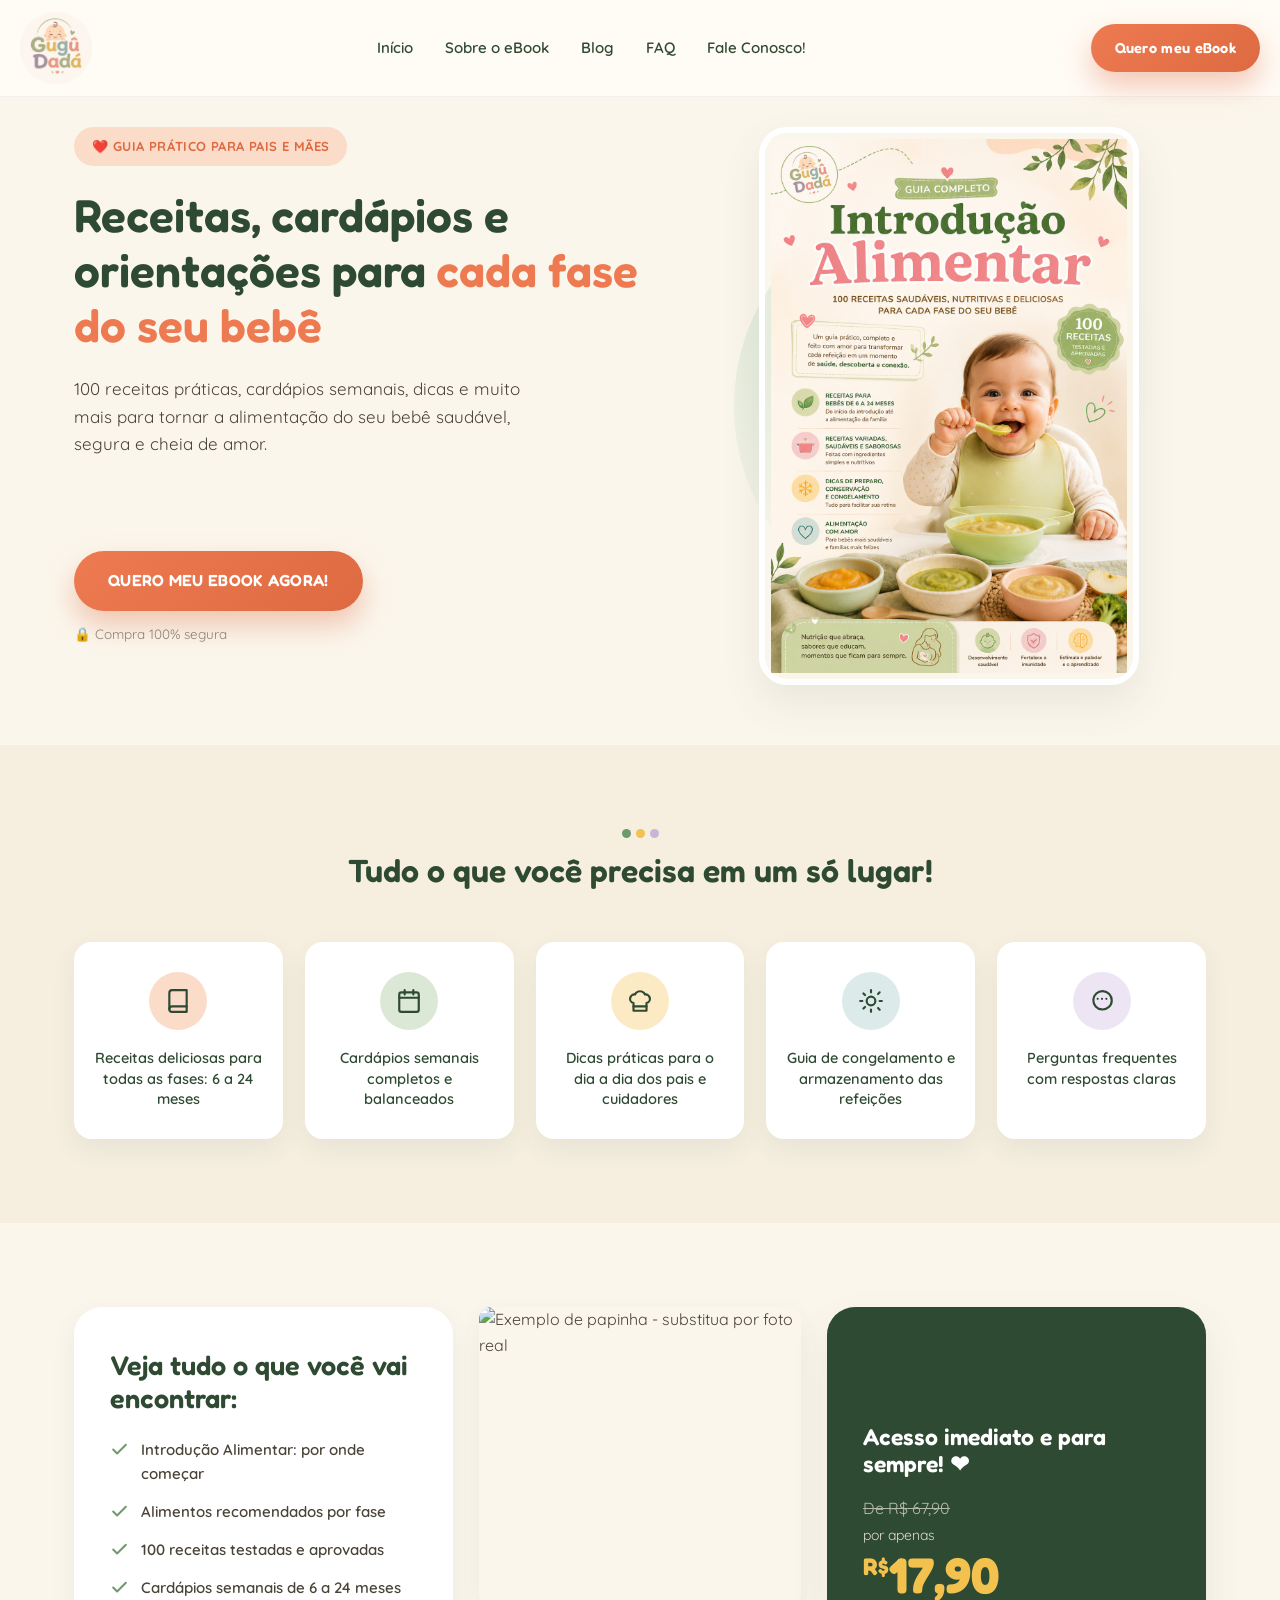
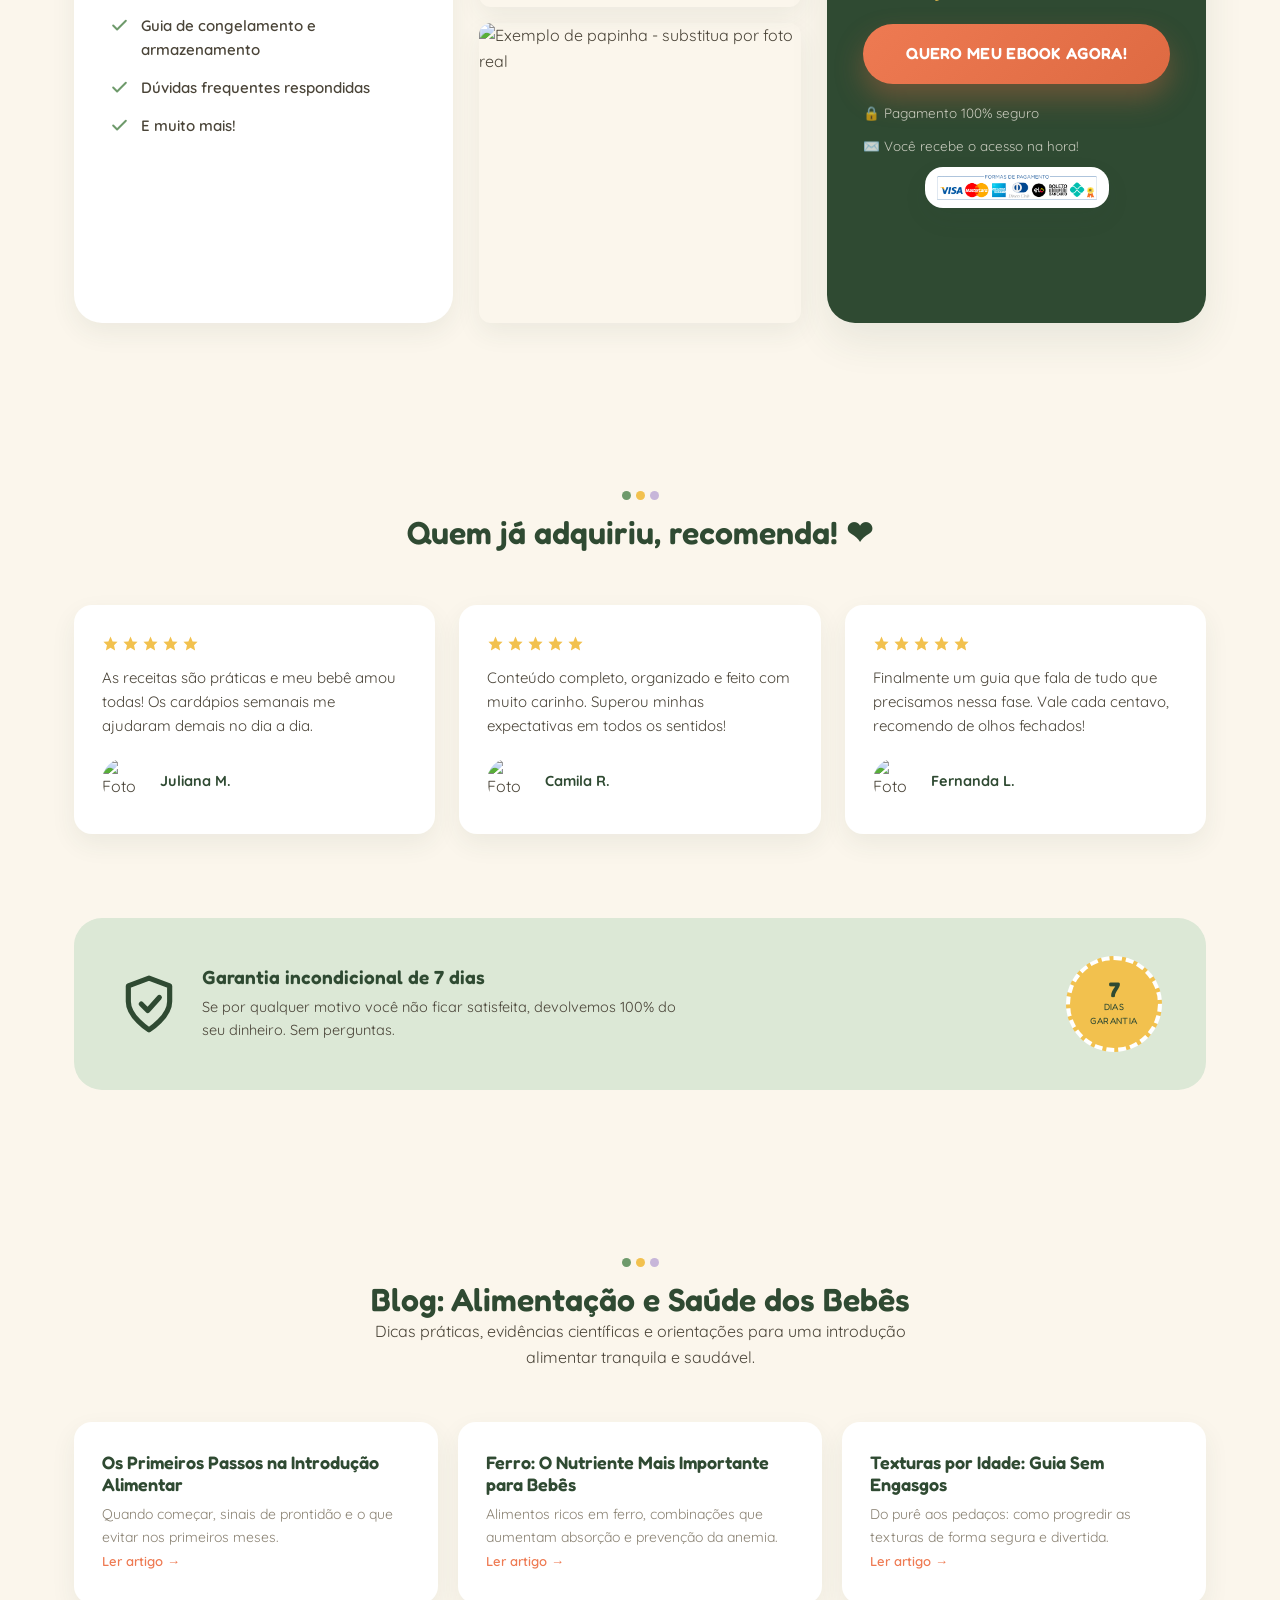
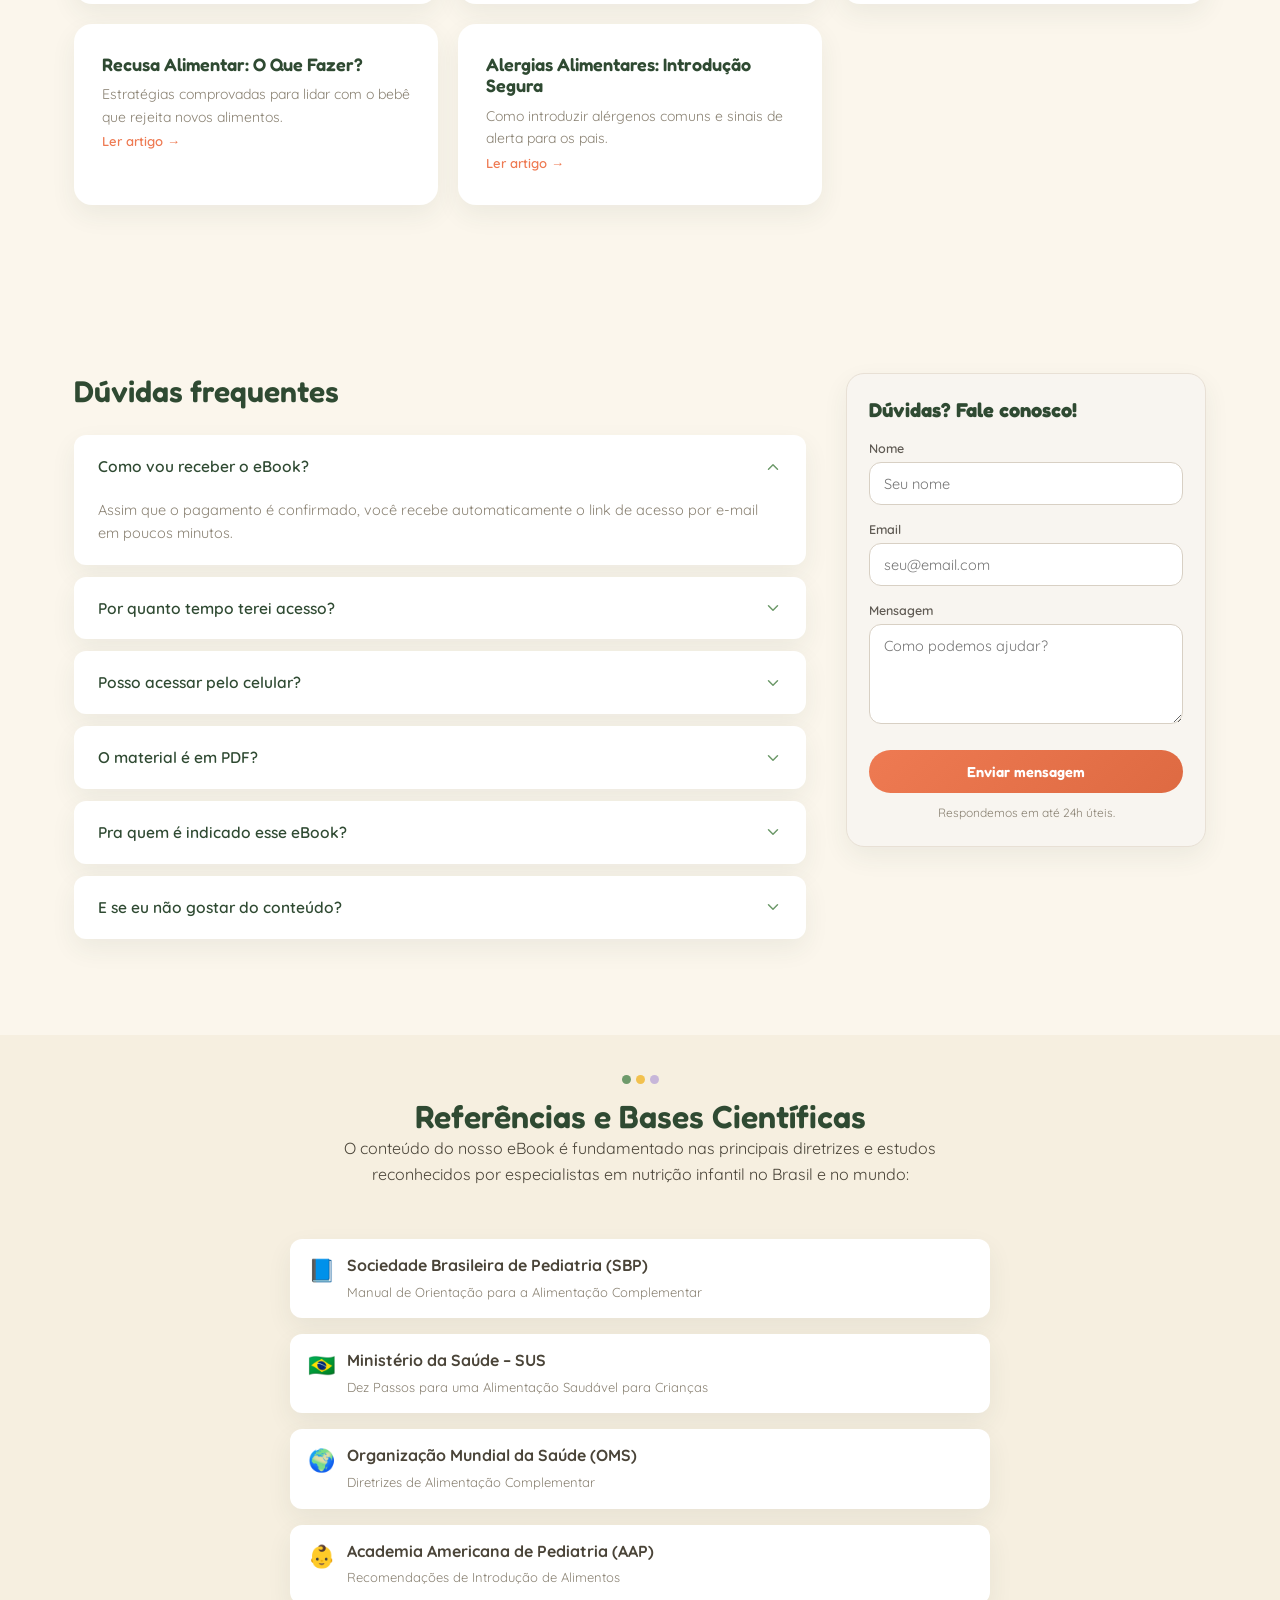
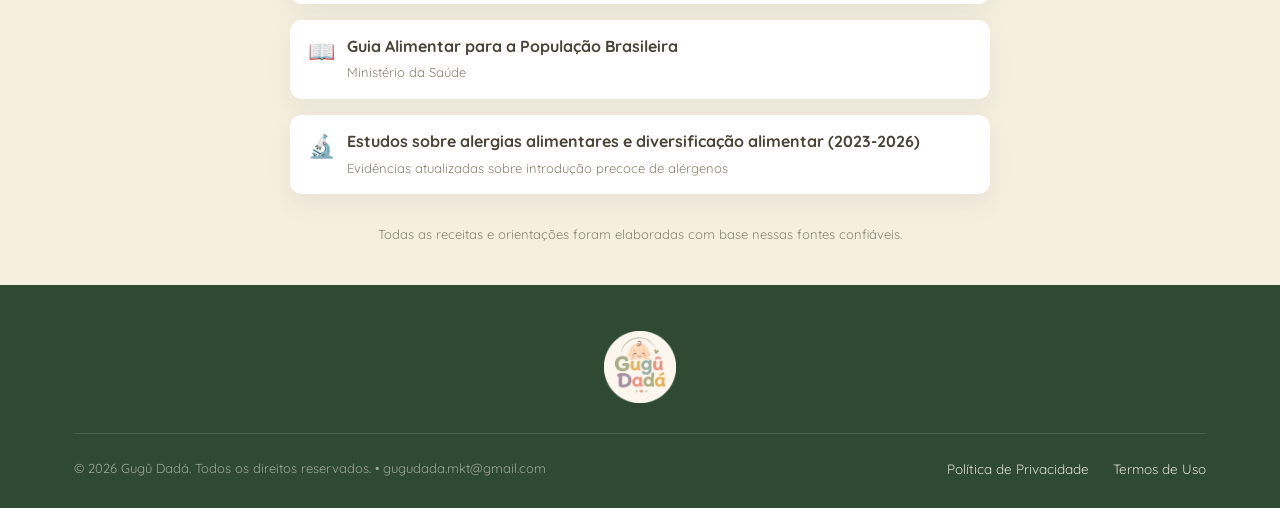
==== index.html @ 816e6bc7 "Primeira versão do site" ====
<!DOCTYPE html>
<html lang="pt-BR">
<head>
<meta charset="UTF-8">
<meta name="viewport" content="width=device-width, initial-scale=1.0">

<!-- ============================================================
     LANDING PAGE — GUGÛ DADÁ (eBook de Introdução Alimentar)
     ------------------------------------------------------------
     RESPONSIVIDADE 100%: Corrigida (grids, menu, hero, tamanhos, overflow).
     Partículas habilitadas no mobile (sutis). Contidas no .hero + z-order + clean start via JS.
     Menu fecha automaticamente. Barra sticky de compra no mobile adicionada.

     AÇÕES OBRIGATÓRIAS ANTES DE PUBLICAR:
     1. Substitua TODOS href="#" pelo link real do checkout (Hotmart/Kiwify/etc)
     2. Troque TODAS as imagens placehold.co por fotos reais do produto
     3. Atualize https://www.seudominio.com.br/ + og:image completo
     4. Teste responsividade em DevTools (iPhone, Android, iPad)
     ============================================================ -->

<title>Gugû Dadá | eBook Completo de Introdução Alimentar para Bebês de 6 a 24 meses</title>
<meta name="description" content="Mais de 100 receitas práticas, cardápios semanais e orientações para cada fase do seu bebê. Guia completo de introdução alimentar, do 6º mês aos 24 meses. Acesso imediato em PDF.">
<meta name="keywords" content="introdução alimentar, papinha de bebê, receitas para bebê, cardápio infantil, alimentação complementar, ebook bebê">
<meta name="robots" content="index, follow">
<link rel="canonical" href="https://www.seudominio.com.br/">

<!-- Open Graph / Compartilhamento em redes sociais -->
<meta property="og:type" content="product">
<meta property="og:title" content="Gugû Dadá | Guia Completo de Introdução Alimentar">
<meta property="og:description" content="Mais de 100 receitas práticas, cardápios semanais e orientações para cada fase do seu bebê.">
<meta property="og:image" content="img/Logo.png">
<meta property="og:locale" content="pt_BR">

<!-- ============================================================
  GOOGLE ANALYTICS 4 + META PIXEL (para Kiwify + Meta Ads)
  ============================================================
  Scripts posicionados o mais alto possível no <head> (logo após metas) para 
  tracking e eventos precoces. 
  1. Substitua G-XXXXXXXXXX pelo seu Measurement ID do GA4.
  2. Substitua XXXXXXXXXXXXXXX pelo seu Meta Pixel ID (Events Manager).
  3. Kiwify: No painel > Checkout > Integrações adicione o Pixel Meta; 
     use o link de checkout Kiwify nos hrefs dos botões.
     Purchase pode vir automático ou manual na página de obrigado.
  4. Meta Ads: ViewContent + view_item usados aqui para otimização de conversão.
============================================================ -->

<!-- GA4 -->
<script async src="https://www.googletagmanager.com/gtag/js?id=G-XXXXXXXXXX"></script>
<script>
  window.dataLayer = window.dataLayer || [];
  function gtag(){dataLayer.push(arguments);}
  gtag('js', new Date());
  gtag('config', 'G-XXXXXXXXXX');   // Troque pelo seu ID GA4

  // Evento recomendado para landing de produto (ajuda em relatórios e remarketing)
  gtag('event', 'view_item', {
    currency: 'BRL',
    value: 17.90,
    items: [{
      item_id: 'gugu-dada-ebook',
      item_name: 'Gugû Dadá - Guia Completo de Introdução Alimentar',
      item_category: 'eBooks / Introdução Alimentar',
      price: 17.90
    }]
  });
</script>

<!-- Meta Pixel (Facebook) -->
<script>
!function(f,b,e,v,n,t,s)
{if(f.fbq)return;n=f.fbq=function(){n.callMethod?
n.callMethod.apply(n,arguments):n.queue.push(arguments)};
if(!f._fbq)f._fbq=n;n.push=n;n.loaded=!0;n.version='2.0';
n.queue=[];t=b.createElement(e);t.async=!0;
t.src=v;s=b.getElementsByTagName(e)[0];
s.parentNode.insertBefore(t,s)}(window, document,'script',
'https://connect.facebook.net/en_US/fbevents.js');
fbq('init', 'XXXXXXXXXXXXXXX');   // Troque pelo seu Pixel ID do Meta
fbq('track', 'PageView');
fbq('track', 'ViewContent', {
  content_name: 'Gugû Dadá | Guia Completo de Introdução Alimentar',
  content_type: 'product',
  content_ids: ['ebook-introducao-alimentar'],
  value: 17.90,
  currency: 'BRL'
});
</script>
<noscript><img height="1" width="1" style="display:none"
src="https://www.facebook.com/tr?id=XXXXXXXXXXXXXXX&ev=PageView&noscript=1"
/></noscript>

<!-- Favicon simples (coraçãozinho), pode ser substituído por um arquivo .ico/.png -->
<link rel="icon" href="data:image/svg+xml,%3Csvg xmlns='http://www.w3.org/2000/svg' viewBox='0 0 100 100'%3E%3Ccircle cx='50' cy='50' r='48' fill='%23EE7A52'/%3E%3Cpath d='M50 75 C20 55 25 30 45 32 C50 33 50 38 50 38 C50 38 50 33 55 32 C75 30 80 55 50 75Z' fill='%23FBF6EC'/%3E%3C/svg%3E">

<!-- Fontes -->
<link rel="preconnect" href="https://fonts.googleapis.com">
<link rel="preconnect" href="https://fonts.gstatic.com" crossorigin>
<link href="https://fonts.googleapis.com/css2?family=Fredoka:wght@500;600;700&family=Quicksand:wght@400;500;600;700&display=swap" rel="stylesheet">

<!-- Dados estruturados (SEO básico — rich results de produto) -->
<script type="application/ld+json">
{
  "@context": "https://schema.org",
  "@type": "Product",
  "name": "Gugû Dadá — Guia Completo de Introdução Alimentar",
  "description": "eBook digital com mais de 100 receitas, cardápios semanais e orientações para introdução alimentar de bebês de 6 a 24 meses.",
  "image": "img/capa.png",
  "brand": { "@type": "Brand", "name": "Gugû Dadá" },
  "offers": {
    "@type": "Offer",
    "priceCurrency": "BRL",
    "price": "17.90",
    "availability": "https://schema.org/InStock",
    "url": "https://www.seudominio.com.br/"
  }
}
</script>

<style>
/* =================== PARTICLES (contained in .hero, low z, clean load) =================== */
.particles {
  position: absolute;
  width: 100%;
  height: 420px;
  overflow: hidden;
  top: 0;
  left: 0;
  z-index: 1;
  pointer-events: none;
  opacity: 0; /* hide until ready to prevent flash/stuck on reload */
  transition: opacity 120ms ease;
  --p-opacity: 0.22;
  --travel: 420px;
}

.particles.ready {
  opacity: 1;
}

/* PARTICULAS */
.particles span {
  position: absolute;
  font-size: 18px;
  opacity: 0;
  animation: float 8s infinite linear;
}

/* POSIÇÕES ALEATÓRIAS (unchanged) */
.particles span:nth-child(1){ left:10%; animation-delay:0s; }
.particles span:nth-child(2){ left:25%; animation-delay:2s; }
.particles span:nth-child(3){ left:40%; animation-delay:4s; }
.particles span:nth-child(4){ left:60%; animation-delay:1s; }
.particles span:nth-child(5){ left:75%; animation-delay:3s; }
.particles span:nth-child(6){ left:90%; animation-delay:5s; }

/* ANIMAÇÃO (uses CSS vars for responsive travel/opacity) */
@keyframes float {
  0% { transform: translateY(0); opacity: 0; }
  20% { opacity: var(--p-opacity); }
  100% { transform: translateY(var(--travel)); opacity: 0; }
}
  /* =================== TOKENS =================== */
  :root{
    --cream:        #FBF6EC;
    --cream-soft:   #F6EFE0;
    --green-deep:   #2F4A32;
    --green:        #6E9A6B;
    --green-soft:   #DCE8D6;
    --peach:        #EE7A52;
    --peach-dark:   #DE6A42;
    --peach-soft:   #FBDCC9;
    --yellow:       #F2C14E;
    --lavender:     #C7B6D9;
    --text:         #4A4438;
    --text-light:   #8A8273;
    --white:        #FFFFFF;

    --radius-lg: 28px;
    --radius-md: 18px;
    --radius-sm: 12px;
    --shadow-soft: 0 18px 40px rgba(47,74,50,0.09);
    --shadow-card: 0 10px 26px rgba(47,74,50,0.07);
    --container: 1180px;
  }

  *{ margin:0; padding:0; box-sizing:border-box; }
  html{ scroll-behavior:smooth; }
  body{
    font-family:'Quicksand', sans-serif;
    color:var(--text);
    background:var(--cream);
    line-height:1.6;
    -webkit-font-smoothing:antialiased;
  }
  img{ max-width:100%; display:block; }
  a{ text-decoration:none; color:inherit; }
  ul{ list-style:none; }
  h1,h2,h3,h4{
    font-family:'Fredoka', sans-serif;
    color:var(--green-deep);
    font-weight:600;
    line-height:1.2;
  }
  .container{
    width:100%;
    max-width:var(--container);
    margin:0 auto;
    padding:0 24px;
  }
  section{ padding:84px 0; }
  :focus-visible{ outline:3px solid var(--peach); outline-offset:3px; border-radius:6px; }

  @media (prefers-reduced-motion: reduce){
    *{ animation-duration:.001ms !important; transition-duration:.001ms !important; scroll-behavior:auto !important; }
  }

  /* =================== SIGNATURE: trio de bolinhas (bowls) =================== */
  .bowl-dots{ display:inline-flex; align-items:center; gap:5px; vertical-align:middle; }
  .bowl-dots span{ width:9px; height:9px; border-radius:50%; display:inline-block; }
  .bowl-dots span:nth-child(1){ background:var(--green); }
  .bowl-dots span:nth-child(2){ background:var(--yellow); }
  .bowl-dots span:nth-child(3){ background:var(--lavender); }

  /* =================== BOTÕES =================== */
  .btn{
    display:inline-flex;
    align-items:center;
    justify-content:center;
    gap:8px;
    font-family:'Fredoka', sans-serif;
    font-weight:600;
    font-size:16px;
    letter-spacing:.3px;
    padding:17px 34px;
    border-radius:999px;
    border:none;
    cursor:pointer;
    transition:transform .18s ease, box-shadow .18s ease;
    white-space:nowrap;
  }
  .btn-primary{
    background:linear-gradient(135deg, var(--peach), var(--peach-dark));
    color:var(--white);
    box-shadow:0 14px 28px rgba(222,106,66,0.35);
  }
  .btn-primary:hover{ transform:translateY(-2px); box-shadow:0 18px 34px rgba(222,106,66,0.42); }
  .btn-ghost{
    background:var(--white);
    color:var(--green-deep);
    border:2px solid var(--green-soft);
  }
  .btn-ghost:hover{ border-color:var(--green); }
  .btn-block{ width:100%; }
  .secure-note{
    margin-top:12px;
    font-size:13.5px;
    color:var(--text-light);
    display:flex;
    align-items:center;
    gap:6px;
  }

  /* =================== HEADER =================== */
  .site-header{
    position:sticky; top:0; z-index:220; /* alto para ficar acima de partículas e conteúdo */
    background: #FFFBF5; /* subtle delicate off-white to differentiate from hero cream */
    backdrop-filter:blur(8px);
    border-bottom:1px solid rgba(47,74,50,0.06);
  }
  .logo {
    display: flex;
    flex-direction: column;
    align-items: flex-start;
    text-decoration: none;
  }
  .logo-img {
    height: 72px;
    width: auto;
    object-fit: contain;
    display: block;
    transition: height .2s ease;
  }
  .header-inner{
    display:flex; align-items:center; justify-content:space-between;
    padding:12px 20px;
    min-height: 64px;
  }
  /* Logo now uses image only - legacy text styles removed */
  .main-nav ul{ display:flex; gap:28px; }
  .main-nav a{
    font-weight:600;
    font-size:15px;
    color:var(--green-deep);
    transition:color .15s ease;
    padding: 4px 2px;
  }
  .main-nav a:hover{ color:var(--peach); }
  .header-cta{ display:flex; align-items:center; gap:16px; }
  .header-cta .btn{ padding:12px 24px; font-size:14.5px; }

  .menu-toggle-input{ display:none; }
  .menu-toggle-label{
    display:none;
    font-size:26px;
    cursor:pointer;
    color:var(--green-deep);
    line-height:1;
    padding:4px 6px;
  }

  /* Mobile-only CTA inside nav (shown only <=760px) */
  .mobile-nav-cta { display: none; }

  /* =================== HERO =================== */
  .hero{ 
    padding-top:30px; 
    padding-bottom:60px; 
    position: relative; /* contains particles absolutely */
  }
  .hero .container{
    display:grid;
    grid-template-columns:1.05fr 0.95fr;
    gap: 24px 48px;
    align-items:start;
    position: relative;
    z-index: 2; /* hero content above particles (z:1) */
  }
  /* Desktop left column stacking: intro + actions under lead; visual spans beside */
  .hero-intro { grid-column: 1; grid-row: 1; }
  .hero-actions { grid-column: 1; grid-row: 2; }
  .hero-visual { grid-column: 2; grid-row: 1 / span 2; align-self: center; }
  .hero img {
    max-width: 100%;
    width: 100%;
    height: auto;
    object-fit: contain;
    display: block;
  }
  .eyebrow{
    display:inline-flex; align-items:center; gap:8px;
    background:var(--peach-soft);
    color:var(--peach-dark);
    font-weight:700;
    font-size:13px;
    letter-spacing:.4px;
    text-transform:uppercase;
    padding:9px 18px;
    border-radius:999px;
    margin-bottom:22px;
  }
  .hero h1{
    font-size:46px;
    margin-bottom:22px;
  }
  .hero h1 .accent{ color:var(--peach); }
  .hero p.lead{
    font-size:17px;
    color:var(--text);
    max-width:480px;
    margin-bottom:30px;
  }
  .mini-features{
    display:grid;
    grid-template-columns:repeat(4, 1fr);
    gap:18px;
    margin-bottom:34px;
  }
  .mini-feature{ display:flex; flex-direction:column; gap:10px; }
  .mini-feature .icon-circle{
    width:46px; height:46px;
    border-radius:50%;
    display:flex; align-items:center; justify-content:center;
    background:var(--green-soft);
  }
  .mini-feature .icon-circle svg{ width:22px; height:22px; }
  .mini-feature p{ font-size:13.5px; font-weight:600; color:var(--green-deep); line-height:1.35; }

  .hero-visual{ position:relative; display:flex; justify-content:center; align-items:center; }
  .hero-visual .blob{
    position:absolute;
    width:430px; height:430px;
    background:radial-gradient(circle at 30% 30%, var(--green-soft), transparent 70%);
    border-radius:50%;
    z-index:0;
    top:50%; left:50%;
    transform:translate(-50%,-50%);
  }
  .hero-visual .cover-frame{
    position:relative; z-index:1;
    border-radius:var(--radius-lg);
    box-shadow:var(--shadow-soft);
    overflow:hidden;
    width: 85%;
    max-width: 380px;
    border:6px solid var(--white);
    padding: 6px; /* more breathing room for bigger cover */
  }
  .hero-visual .cover-frame img {
    width: 100%;
    height: auto;
    max-width: 100%;
    object-fit: contain;
    display: block;
  }
  .badge-float{
    position:absolute; z-index:2;
    top:6%; right:2%;
    width:118px; height:118px;
    border-radius:50%;
    background:var(--green-deep);
    color:var(--cream);
    display:flex; flex-direction:column; align-items:center; justify-content:center;
    text-align:center;
    font-family:'Fredoka', sans-serif;
    box-shadow:var(--shadow-soft);
  }
  .badge-float strong{ font-size:24px; font-weight:700; }
  .badge-float span{ font-size:12px; font-weight:500; }

  /* =================== FEATURES STRIP =================== */
  .section-head{ text-align:center; margin-bottom:52px; }
  .section-head .bowl-dots{ margin-bottom:14px; justify-content:center; display:flex; }
  .section-head h2{ font-size:32px; }

  .features-strip{ background:var(--cream-soft); }
  .features-grid{
    display:grid;
    grid-template-columns:repeat(5, 1fr);
    gap:22px;
  }
  .feature-card{
    background:var(--white);
    border-radius:var(--radius-md);
    padding:30px 20px;
    text-align:center;
    box-shadow:var(--shadow-card);
    transition:transform .2s ease;
  }
  .feature-card:hover{ transform:translateY(-4px); }
  .feature-card .icon-circle{
    width:58px; height:58px;
    border-radius:50%;
    margin:0 auto 18px;
    display:flex; align-items:center; justify-content:center;
  }
  .feature-card .icon-circle svg{ width:26px; height:26px; }
  .feature-card p{ font-size:14.5px; font-weight:600; color:var(--green-deep); line-height:1.4; }

  .bg-green{ background:var(--green-soft); }
  .bg-peach{ background:var(--peach-soft); }
  .bg-yellow{ background:#FBEAC4; }
  .bg-lavender{ background:#EDE5F4; }
  .bg-blue{ background:#DCEAEA; }
  .icon-circle svg{ stroke:var(--green-deep); }

  /* =================== SHOWCASE (checklist + galeria + preço) =================== */
  .showcase-grid{
    display:grid;
    grid-template-columns:1fr 0.85fr 1fr;
    gap:26px;
    align-items:stretch;
  }
  .checklist-card{
    background:var(--white);
    border-radius:var(--radius-lg);
    padding:42px 36px;
    box-shadow:var(--shadow-card);
  }
  .checklist-card h2{ font-size:27px; margin-bottom:24px; }
  .checklist-card ul{ display:flex; flex-direction:column; gap:14px; }
  .checklist-card li{
    display:flex; align-items:flex-start; gap:12px;
    font-size:15px; font-weight:600; color:var(--text);
  }
  .checklist-card li svg{ flex-shrink:0; margin-top:2px; width:19px; height:19px; }

  .gallery-grid{
    display: flex;
    flex-direction: column;
    gap: 16px;
  }
  .gallery-grid img{
    width: 100%;
    border-radius: var(--radius-sm);
    object-fit: cover;
    box-shadow: var(--shadow-card);
    display: block;
  }

  .price-card{
    background:var(--green-deep);
    color:var(--cream);
    border-radius:var(--radius-lg);
    padding:42px 36px;
    box-shadow:var(--shadow-soft);
    display:flex;
    flex-direction:column;
    justify-content:center;
  }
  .price-card h3{
    color:var(--white);
    font-size:23px;
    margin-bottom:18px;
  }
  .price-old{
    font-size:16px;
    text-decoration:line-through;
    opacity:.65;
    margin-bottom:2px;
  }
  .price-label{ font-size:14px; opacity:.85; margin-bottom:4px; }
  .price-now{
    font-family:'Fredoka', sans-serif;
    font-size:50px;
    font-weight:700;
    color:var(--yellow);
    margin-bottom:24px;
    line-height:1;
  }
  .price-now sup{ font-size:24px; top:-1.1em; }
  .price-card .btn{ width:100%; margin-bottom:6px; }
  .price-card .secure-note{ color:rgba(251,246,236,0.75); }

  .payment-box {
    background: var(--white);
    border-radius: var(--radius-md);
    padding: 8px 12px;
    box-shadow: var(--shadow-card);
    margin-top: 10px;
    text-align: center;
    max-width: 200px;
    margin-left: auto;
    margin-right: auto;
  }

  /* Lightbox for capa only */
  .modal {
    display: none;
    position: fixed;
    z-index: 1000;
    left: 0;
    top: 0;
    width: 100%;
    height: 100%;
    background-color: rgba(0,0,0,0.85);
    justify-content: center;
    align-items: center;
  }
  .modal-content {
    max-width: 90%;
    max-height: 90%;
  }
  .modal-content img {
    width: auto;
    max-width: 100%;
    max-height: 85vh;
    border-radius: 12px;
    box-shadow: 0 10px 40px rgba(0,0,0,0.5);
  }
  .close {
    position: absolute;
    top: 20px;
    right: 30px;
    color: #fff;
    font-size: 40px;
    font-weight: bold;
    cursor: pointer;
    z-index: 1001;
  }
  .close:hover {
    color: #ffeb3b;
  }

  /* =================== TESTIMONIALS =================== */
  .testimonials-grid{
    display:grid;
    grid-template-columns:repeat(3, 1fr);
    gap:24px;
  }
  .testimonial-card{
    background:var(--white);
    border-radius:var(--radius-md);
    padding:30px 28px;
    box-shadow:var(--shadow-card);
  }
  .stars{ display:flex; gap:3px; margin-bottom:14px; }
  .stars svg{ width:17px; height:17px; fill:var(--yellow); }
  .testimonial-card p.quote{ font-size:15px; color:var(--text); margin-bottom:20px; }
  .testimonial-author{ display:flex; align-items:center; gap:12px; }
  .testimonial-author img{
    width:46px; height:46px; border-radius:50%; object-fit:cover;
  }
  .testimonial-author strong{ font-size:14.5px; color:var(--green-deep); }

  /* =================== GARANTIA =================== */
  .guarantee-banner{
    background:var(--green-soft);
    border-radius:var(--radius-lg);
    padding:38px 44px;
    display:flex;
    align-items:center;
    justify-content:space-between;
    gap:30px;
  }
  .guarantee-left{ display:flex; align-items:center; gap:22px; }
  .guarantee-left .shield-icon{
    width:62px; height:62px;
    flex-shrink:0;
    display:flex; align-items:center; justify-content:center;
  }
  .guarantee-left h3{ font-size:19px; margin-bottom:6px; }
  .guarantee-left p{ font-size:14.5px; color:var(--text); max-width:480px; }
  .guarantee-seal{
    width:96px; height:96px;
    border-radius:50%;
    background:var(--yellow);
    border:4px dashed var(--white);
    display:flex; flex-direction:column; align-items:center; justify-content:center;
    text-align:center;
    flex-shrink:0;
    font-family:'Fredoka', sans-serif;
    color:var(--green-deep);
  }
  .guarantee-seal strong{ font-size:21px; line-height:1; font-weight:700; }
  .guarantee-seal span{ font-size:9px; letter-spacing:.4px; }

  /* =================== FAQ + CTA FINAL =================== */
  .faq-final-grid{
    display:grid;
    grid-template-columns:1fr 360px;
    gap:40px;
    align-items:start;
  }
  .faq-final-grid h2{ font-size:30px; margin-bottom:26px; }
  .faq-item{
    background:var(--white);
    border-radius:var(--radius-sm);
    margin-bottom:12px;
    box-shadow:var(--shadow-card);
    overflow:hidden;
  }
  .faq-item summary{
    list-style:none;
    cursor:pointer;
    padding:19px 24px;
    display:flex;
    align-items:center;
    justify-content:space-between;
    font-weight:600;
    color:var(--green-deep);
    font-size:15.5px;
  }
  .faq-item summary::-webkit-details-marker{ display:none; }
  .faq-item summary .chev{ transition:transform .2s ease; flex-shrink:0; margin-left:14px; }
  .faq-item[open] summary .chev{ transform:rotate(180deg); }
  .faq-item .faq-answer{
    padding:0 24px 20px;
    font-size:14.5px;
    color:var(--text-light);
  }

  .contact-side {
    background: #f8f5f0;
    border: 1px solid #e8e0d5;
    border-radius: 18px;
    padding: 24px 22px;
    box-shadow: var(--shadow-card);
  }
  .side-title {
    font-family: 'Fredoka', sans-serif;
    font-size: 20px;
    font-weight: 700;
    color: var(--green-deep);
    margin-bottom: 16px;
  }
  .contact-form .form-group {
    margin-bottom: 14px;
  }
  .contact-form label {
    display: block;
    font-size: 12.5px;
    font-weight: 600;
    color: #5f5a53;
    margin-bottom: 4px;
  }
  .contact-form input,
  .contact-form textarea {
    width: 100%;
    padding: 11px 14px;
    border: 1px solid #d8d0c4;
    border-radius: 12px;
    font-size: 14.5px;
    font-family: inherit;
    background: #fff;
    color: var(--text);
    transition: border-color .2s ease;
  }
  .contact-form input:focus,
  .contact-form textarea:focus {
    border-color: var(--green);
    outline: none;
    box-shadow: 0 0 0 3px rgba(110, 154, 107, 0.1);
  }
  .contact-form textarea {
    min-height: 90px;
    resize: vertical;
  }
  .btn-send {
    width: 100%;
    background: linear-gradient(135deg, var(--peach), var(--peach-dark));
    color: var(--white);
    border: none;
    padding: 13px 18px;
    border-radius: 999px;
    font-size: 14.5px;
    font-weight: 600;
    font-family: 'Fredoka', sans-serif;
    cursor: pointer;
    margin-top: 4px;
    transition: transform .18s ease, box-shadow .18s ease;
  }
  .btn-send:hover {
    transform: translateY(-1px);
    box-shadow: 0 6px 16px rgba(222, 106, 66, 0.35);
  }
  .form-note {
    font-size: 12px;
    color: var(--text-light);
    text-align: center;
    margin-top: 10px;
  }

  /* =================== FOOTER =================== */
  footer{
    background:var(--green-deep);
    color:rgba(251,246,236,0.85);
    padding:46px 0 28px;
  }
  .footer-inner{
    display:flex; justify-content:space-between; align-items:center;
    flex-wrap:wrap; gap:18px;
    border-top:1px solid rgba(251,246,236,0.12);
    padding-top:24px;
    margin-top:30px;
  }
  footer .logo-text{ color:var(--cream); font-size:22px; }
  footer .logo-text span{ color:var(--yellow); }
  footer .logo-tagline{ color:rgba(251,246,236,0.6); }
  .footer-links{ display:flex; gap:24px; font-size:13.5px; }
  .footer-links a:hover{ color:var(--yellow); }
  .footer-copy{ font-size:13px; color:rgba(251,246,236,0.55); }

  /* =================== RESPONSIVO - MELHORADO PARA MOBILE 100% =================== */
  /* Tablet / large mobile */
  @media (max-width: 980px) {
    .mini-features { grid-template-columns: repeat(2, 1fr); gap: 14px; }
    .features-grid { grid-template-columns: repeat(3, 1fr); }
    .showcase-grid { grid-template-columns: 1fr; gap: 22px; }
    .gallery-grid { max-width: 380px; margin: 0 auto; }
    .testimonials-grid { grid-template-columns: 1fr; }
    .faq-final-grid { grid-template-columns: 1fr; gap: 28px; }
    .hero-visual .cover-frame { width: 88%; max-width: 360px; }
    .hero-visual .blob { width: 300px; height: 300px; }
  }

  /* Mobile principal (landscape + portrait) */
  @media (max-width: 760px) {
    .site-header { background: rgba(251,246,236,0.98); }
    .logo-img { height: 52px; }

    /* Ensure header flex places hamburger label on far right (after hiding .header-cta) */
    .header-inner {
      padding: 8px 16px;
      align-items: center;
    }
    
    /* HAMBURGER MENU - ROBUST JS + 'open' class (checkbox fallback removed to fix selector issues).
       Uses .main-nav.open for reliable show/hide. aria + toggle via JS. */
    .main-nav {
      position: fixed;
      top: 64px;
      left: 0;
      right: 0;
      max-height: 0;
      overflow: hidden;
      visibility: hidden;
      transition: max-height .28s ease;
      z-index: 250;
    }
    .main-nav.open {
      background: var(--cream);
      padding: 8px 20px 18px;
      box-shadow: var(--shadow-soft);
      border-bottom: 1px solid rgba(47,74,50,0.08);
      visibility: visible;
      max-height: 360px;
      z-index: 350;
    }
    .main-nav ul {
      flex-direction: column;
      gap: 4px;
      padding: 8px 0;
    }
    .main-nav a {
      display: block;
      padding: 12px 10px;
      font-size: 15.5px;
      border-radius: 8px;
    }
    .main-nav a:hover { background: var(--green-soft); color: var(--green-deep); }



    /* Label always display:block on mobile; with header-cta:none, flex justify space-between puts hamburger reliably on right */
    .menu-toggle-label {
      display: block;
      font-size: 28px;
      padding: 2px 8px;
      cursor: pointer;
      margin-left: auto; /* push to right in flex row */
    }
    
    /* Remove .header-cta button from header on mobile only (desktop keeps it) */
    .header-cta {
      display: none !important;
    }

    /* Mobile CTA button: inserted as LAST <li> in .main-nav ul; full-width enhanced .btn.btn-primary */
    .mobile-nav-cta {
      display: list-item;
      margin-top: 10px;
    }
    .main-nav .mobile-nav-cta a {
      display: block;
      width: 100%;
      text-align: center;
      padding: 15px 20px;
      font-size: 15.5px;
      border-radius: 999px;
      box-shadow: 0 10px 24px rgba(222,106,66,0.35);
      color: #fff !important;
    }
    .main-nav .mobile-nav-cta a:hover {
      transform: translateY(-1px);
      box-shadow: 0 14px 30px rgba(222,106,66,0.42);
    }
    
    section { padding: 52px 0; }
    .hero { padding-top: 18px; padding-bottom: 42px; }

    /* MOBILE HERO: eyebrow + h1 + lead -> cover -> CTA. Flex column, centered. */
    .hero .container {
      display: flex;
      flex-direction: column;
      gap: 8px;
      align-items: center;
      text-align: center;
    }
    .hero-intro,
    .hero-actions {
      width: 100%;
      text-align: center;
    }
    .hero-actions .btn {
      display: none !important;
    }
    .hero-actions {
      text-align: center;
    }
    .hero-actions .secure-note {
      margin-top: 0;
      justify-content: center;
      display: flex;
      align-items: center;
    }
    .hero-intro .eyebrow {
      margin-left: auto;
      margin-right: auto;
      justify-content: center;
    }
    .hero-intro h1,
    .hero-intro p.lead {
      text-align: center;
    }
    .hero h1 { font-size: 29px; line-height: 1.15; margin-bottom: 16px; }
    .hero p.lead { font-size: 15.5px; max-width: 100%; margin-bottom: 22px; }
    .eyebrow { font-size: 11.5px; padding: 7px 14px; margin-bottom: 16px; }
    

    .mini-feature .icon-circle { width: 38px; height: 38px; }
    .mini-feature .icon-circle svg { width: 18px; height: 18px; }
    .mini-feature p { font-size: 12.5px; }
    
    .features-grid { grid-template-columns: repeat(2, 1fr); gap: 14px; }
    .feature-card { padding: 22px 16px; }
    
    .guarantee-banner { flex-direction: column; text-align: center; padding: 28px 22px; gap: 18px; }
    .guarantee-left { flex-direction: column; text-align: center; }
    .guarantee-seal { width: 78px; height: 78px; }
    
    .footer-inner { flex-direction: column; text-align: center; gap: 12px; }
  footer .container > div:first-child {
    text-align: center;
  }
  footer .container > div:first-child img {
    margin: 0 auto;
    display: block;
  }
    .price-now { font-size: 44px; }
    .price-card { padding: 32px 26px; }
  }

  /* Small mobile (iPhone etc) */
  @media (max-width: 480px) {
    .container { padding: 0 16px; }
    .hero h1 { font-size: 26px; }

    .features-grid { grid-template-columns: 1fr; }
    .gallery-grid { max-width: 100%; }
    .price-now { font-size: 38px; }
    .checklist-card, .price-card { padding: 28px 22px; }
    .hero-visual .cover-frame { width: 82%; max-width: 320px; border-width: 4px; padding: 4px; margin: 4px auto; }
    .hero-visual .cover-frame img { max-height: 380px; }
    .hero-visual .blob { display: none; }
    .eyebrow { font-size: 10.5px; padding: 6px 12px; letter-spacing: .2px; }
  }

  /* Very small screens */
  @media (max-width: 360px) {
    .hero h1 { font-size: 23px; }
    .btn { padding: 14px 22px; font-size: 14.5px; }
  }

  /* Sticky CTA bar para MOBILE (conversão alta) */
  .mobile-sticky-cta {
    display: none;
    position: fixed;
    bottom: 0;
    left: 0;
    right: 0;
    background: linear-gradient(135deg, var(--peach), var(--peach-dark));
    color: white;
    padding: 12px 16px;
    box-shadow: 0 -4px 20px rgba(0,0,0,0.15);
    z-index: 999;
    text-align: center;
  }
  .mobile-sticky-cta a {
    color: white;
    font-family: 'Fredoka', sans-serif;
    font-weight: 700;
    font-size: 15px;
    text-decoration: none;
    display: block;
    padding: 2px;
  }
  @media (max-width: 760px) {
    .mobile-sticky-cta { display: block; }
    /* dá espaço no final da página para a barra não cobrir conteúdo */
    footer { padding-bottom: 72px; }
  }
  
  /* =================== PARTICLES MOBILE: enabled, subtle (smaller, lower opacity, shorter) =================== */
  @media (max-width: 760px) {
    .particles {
      height: 210px;
      --travel: 210px;
      --p-opacity: 0.10; /* lower/subtle opacity */
    }
    .particles span {
      font-size: 11px; /* smaller size */
    }
  }
</style>
</head>

<body>
<!-- ============ HEADER ============ -->
<header class="site-header" id="topo">
  <div class="header-inner">
    <a href="#topo" class="logo">
      <img src="img/Logo.png" alt="Gugû Dadá" class="logo-img">
    </a>

    <input type="checkbox" id="menu-toggle" class="menu-toggle-input">
    <label for="menu-toggle" class="menu-toggle-label" aria-label="Abrir ou fechar menu" aria-expanded="false" aria-controls="main-nav">☰</label>

    <nav id="main-nav" class="main-nav" aria-label="Navegação principal">
      <ul>
        <li><a href="#topo">Início</a></li>
        <li><a href="#conteudo">Sobre o eBook</a></li>
        <li><a href="#blog">Blog</a></li>
        <li><a href="#faq">FAQ</a></li>
        <li><a href="#fale-conosco">Fale Conosco!</a></li>
        <li class="mobile-nav-cta"><a href="#" class="btn btn-primary">Quero meu eBook</a></li>
      </ul>
    </nav>

    <div class="header-cta">
      <!-- LINK A SUBSTITUIR: troque "#" pelo link real do seu checkout (Hotmart, Kiwify, Eduzz etc.) -->
      <a href="#" class="btn btn-primary"><span class="btn-text">Quero meu eBook</span></a>
    </div>
  </div>
</header>

<main>

  <!-- ============ HERO ============ -->
  <section class="hero">
    <!-- Particles container moved inside .hero for proper containment (no longer top:80px absolute to body).
         Now z:1, hero .container z:2 ensures content above. Header (z:210) and mobile nav (z:320) always above. -->
    <div class="particles">
      <span>🍼</span>
      <span>✨</span>
      <span>🧸</span>
      <span>💛</span>
      <span>🌸</span>
      <span>🍼</span>
    </div>
    <div class="container">
      <!-- Hero content: eyebrow + h1 + lead (hero-intro), cover (hero-visual), CTA (hero-actions).
           Desktop grid; mobile stacked & centered. -->
      <div class="hero-intro">
        <span class="eyebrow">❤️ GUIA PRÁTICO PARA PAIS E MÃES</span>
        <h1>Receitas, cardápios e orientações para <span class="accent">cada fase do seu bebê</span></h1>
        <p class="lead">100 receitas práticas, cardápios semanais, dicas e muito mais para tornar a alimentação do seu bebê saudável, segura e cheia de amor.</p>
      </div>

      <div class="hero-visual">
        <div class="blob" aria-hidden="true"></div>
        <!-- IMAGEM A SUBSTITUIR: capa do eBook. Tamanho sugerido 640x800px (proporção de capa de livro) -->
        <div class="cover-frame">
          <img id="capa-img" src="img/capa.png" alt="Capa do eBook Gugû Dadá — Guia Completo de Introdução Alimentar (clique para ampliar)" width="640" height="800" style="cursor: pointer;">
        </div>
      </div>

      <div class="hero-actions">
        <!-- LINK A SUBSTITUIR: link de checkout -->
        <a href="#" class="btn btn-primary">QUERO MEU EBOOK AGORA!</a>
        <p class="secure-note">🔒 Compra 100% segura</p>
      </div>
    </div>
  </section>

  <!-- ============ FEATURES STRIP ============ -->
  <section class="features-strip" id="conteudo">
    <div class="container">
      <div class="section-head">
        <span class="bowl-dots"><span></span><span></span><span></span></span>
        <h2>Tudo o que você precisa em um só lugar!</h2>
      </div>

      <div class="features-grid">
        <div class="feature-card">
          <span class="icon-circle bg-peach"><svg viewBox="0 0 24 24" fill="none" stroke="#2F4A32" stroke-width="2" stroke-linecap="round" stroke-linejoin="round"><path d="M4 19.5A2.5 2.5 0 0 1 6.5 17H20"/><path d="M6.5 2H20v20H6.5A2.5 2.5 0 0 1 4 19.5v-15A2.5 2.5 0 0 1 6.5 2Z"/></svg></span>
          <p>Receitas deliciosas para todas as fases: 6 a 24 meses</p>
        </div>
        <div class="feature-card">
          <span class="icon-circle bg-green"><svg viewBox="0 0 24 24" fill="none" stroke="#2F4A32" stroke-width="2" stroke-linecap="round" stroke-linejoin="round"><rect x="3" y="4" width="18" height="18" rx="2"/><path d="M3 9h18M8 2v4M16 2v4"/></svg></span>
          <p>Cardápios semanais completos e balanceados</p>
        </div>
        <div class="feature-card">
          <span class="icon-circle bg-yellow"><svg viewBox="0 0 24 24" fill="none" stroke="#2F4A32" stroke-width="2" stroke-linecap="round" stroke-linejoin="round"><path d="M6 13.87A4 4 0 0 1 7.41 6a5.11 5.11 0 0 1 1.05-1.54 5 5 0 0 1 7.08 0A5.11 5.11 0 0 1 16.59 6 4 4 0 0 1 18 13.87V21H6Z"/><path d="M6 17h12"/></svg></span>
          <p>Dicas práticas para o dia a dia dos pais e cuidadores</p>
        </div>
        <div class="feature-card">
          <span class="icon-circle bg-blue"><svg viewBox="0 0 24 24" fill="none" stroke="#2F4A32" stroke-width="2" stroke-linecap="round" stroke-linejoin="round"><path d="M12 2v2M12 20v2M4 12H2M22 12h-2M5 5l1.5 1.5M18.5 18.5 20 20M5 19l1.5-1.5M18.5 5.5 20 4"/><circle cx="12" cy="12" r="4"/></svg></span>
          <p>Guia de congelamento e armazenamento das refeições</p>
        </div>
        <div class="feature-card">
          <span class="icon-circle bg-lavender"><svg viewBox="0 0 24 24" fill="none" stroke="#2F4A32" stroke-width="2" stroke-linecap="round" stroke-linejoin="round"><path d="M21 11.5a8.38 8.38 0 0 1-9 8.3A8.5 8.5 0 1 1 21 11.5Z"/><path d="M8 10h.01M12 10h.01M16 10h.01"/></svg></span>
          <p>Perguntas frequentes com respostas claras</p>
        </div>
      </div>
    </div>
  </section>

  <!-- ============ SHOWCASE: checklist + galeria + preço ============ -->
  <section id="sobre">
    <div class="container">
      <div class="showcase-grid">

        <div class="checklist-card">
          <h2>Veja tudo o que você vai encontrar:</h2>
          <ul>
            <li><svg viewBox="0 0 24 24" fill="none" stroke="#6E9A6B" stroke-width="2.5" stroke-linecap="round" stroke-linejoin="round"><polyline points="20 6 9 17 4 12"/></svg> Introdução Alimentar: por onde começar</li>
            <li><svg viewBox="0 0 24 24" fill="none" stroke="#6E9A6B" stroke-width="2.5" stroke-linecap="round" stroke-linejoin="round"><polyline points="20 6 9 17 4 12"/></svg> Alimentos recomendados por fase</li>
            <li><svg viewBox="0 0 24 24" fill="none" stroke="#6E9A6B" stroke-width="2.5" stroke-linecap="round" stroke-linejoin="round"><polyline points="20 6 9 17 4 12"/></svg> 100 receitas testadas e aprovadas</li>
            <li><svg viewBox="0 0 24 24" fill="none" stroke="#6E9A6B" stroke-width="2.5" stroke-linecap="round" stroke-linejoin="round"><polyline points="20 6 9 17 4 12"/></svg> Cardápios semanais de 6 a 24 meses</li>
            <li><svg viewBox="0 0 24 24" fill="none" stroke="#6E9A6B" stroke-width="2.5" stroke-linecap="round" stroke-linejoin="round"><polyline points="20 6 9 17 4 12"/></svg> Guia de congelamento e armazenamento</li>
            <li><svg viewBox="0 0 24 24" fill="none" stroke="#6E9A6B" stroke-width="2.5" stroke-linecap="round" stroke-linejoin="round"><polyline points="20 6 9 17 4 12"/></svg> Dúvidas frequentes respondidas</li>
            <li><svg viewBox="0 0 24 24" fill="none" stroke="#6E9A6B" stroke-width="2.5" stroke-linecap="round" stroke-linejoin="round"><polyline points="20 6 9 17 4 12"/></svg> E muito mais!</li>
          </ul>
        </div>

        <!-- 
          IMAGENS IMPORTANTES PARA SUBSTITUIR:
          Coloque 4 fotos reais de receitas/papinhas do seu eBook (quadradas 300x300 ou 400x400).
          Use fotos apetitosas, bem iluminadas, de preferência com o bebê ou pratos prontos.
          Isso aumenta MUITO a conversão.
        -->
        <div class="gallery-grid">
          <img src="https://placehold.co/300x300/FBDCC9/2F4A32?text=SUBSTITUA+1" alt="Exemplo de papinha - substitua por foto real" width="300" height="300" loading="lazy" style="width:100%; border-radius:12px;">
          <img src="https://placehold.co/300x300/DCE8D6/2F4A32?text=SUBSTITUA+2" alt="Exemplo de papinha - substitua por foto real" width="300" height="300" loading="lazy" style="width:100%; border-radius:12px;">
        </div>

        <div class="price-card">
          <h3>Acesso imediato e para sempre! ❤</h3>
          <p class="price-old">De R$ 67,90</p>
          <p class="price-label">por apenas</p>
          <p class="price-now"><sup>R$</sup>17,90</p>
          <!-- LINK A SUBSTITUIR: link de checkout -->
          <a href="#" class="btn btn-primary btn-block">QUERO MEU EBOOK AGORA!</a>
          <p class="secure-note">🔒 Pagamento 100% seguro</p>
          <p class="secure-note">✉️ Você recebe o acesso na hora!</p>

          <!-- Pagamento -->
          <div class="payment-box">
            <img src="img/pagamento.webp" alt="Métodos de pagamento aceitos (PIX, cartões)" style="max-width: 160px; width:100%; height:auto; display:block; margin: 0 auto;">
          </div>
        </div>

      </div>
    </div>
  </section>

  <!-- ============ TESTEMUNHOS ============ -->
  <section id="depoimentos">
    <div class="container">
      <div class="section-head">
        <span class="bowl-dots"><span></span><span></span><span></span></span>
        <h2>Quem já adquiriu, recomenda! ❤</h2>
      </div>

      <div class="testimonials-grid">
        <div class="testimonial-card">
          <div class="stars">
            <svg viewBox="0 0 24 24"><polygon points="12 2 15 9 22 9.5 17 14.5 18.5 22 12 18 5.5 22 7 14.5 2 9.5 9 9"/></svg>
            <svg viewBox="0 0 24 24"><polygon points="12 2 15 9 22 9.5 17 14.5 18.5 22 12 18 5.5 22 7 14.5 2 9.5 9 9"/></svg>
            <svg viewBox="0 0 24 24"><polygon points="12 2 15 9 22 9.5 17 14.5 18.5 22 12 18 5.5 22 7 14.5 2 9.5 9 9"/></svg>
            <svg viewBox="0 0 24 24"><polygon points="12 2 15 9 22 9.5 17 14.5 18.5 22 12 18 5.5 22 7 14.5 2 9.5 9 9"/></svg>
            <svg viewBox="0 0 24 24"><polygon points="12 2 15 9 22 9.5 17 14.5 18.5 22 12 18 5.5 22 7 14.5 2 9.5 9 9"/></svg>
          </div>
          <p class="quote">As receitas são práticas e meu bebê amou todas! Os cardápios semanais me ajudaram demais no dia a dia.</p>
          <div class="testimonial-author">
            <!-- IMAGEM A SUBSTITUIR: foto real da cliente (círculo 120x120px). Use fotos de verdade de clientes ou avatares bonitos -->
            <img src="https://placehold.co/120x120/DCE8D6/2F4A32?text=J" alt="Foto de Juliana M." loading="lazy">
            <strong>Juliana M.</strong>
          </div>
        </div>

        <div class="testimonial-card">
          <div class="stars">
            <svg viewBox="0 0 24 24"><polygon points="12 2 15 9 22 9.5 17 14.5 18.5 22 12 18 5.5 22 7 14.5 2 9.5 9 9"/></svg>
            <svg viewBox="0 0 24 24"><polygon points="12 2 15 9 22 9.5 17 14.5 18.5 22 12 18 5.5 22 7 14.5 2 9.5 9 9"/></svg>
            <svg viewBox="0 0 24 24"><polygon points="12 2 15 9 22 9.5 17 14.5 18.5 22 12 18 5.5 22 7 14.5 2 9.5 9 9"/></svg>
            <svg viewBox="0 0 24 24"><polygon points="12 2 15 9 22 9.5 17 14.5 18.5 22 12 18 5.5 22 7 14.5 2 9.5 9 9"/></svg>
            <svg viewBox="0 0 24 24"><polygon points="12 2 15 9 22 9.5 17 14.5 18.5 22 12 18 5.5 22 7 14.5 2 9.5 9 9"/></svg>
          </div>
          <p class="quote">Conteúdo completo, organizado e feito com muito carinho. Superou minhas expectativas em todos os sentidos!</p>
          <div class="testimonial-author">
            <img src="https://placehold.co/120x120/FBDCC9/2F4A32?text=C" alt="Foto de Camila R." loading="lazy">
            <strong>Camila R.</strong>
          </div>
        </div>

        <div class="testimonial-card">
          <div class="stars">
            <svg viewBox="0 0 24 24"><polygon points="12 2 15 9 22 9.5 17 14.5 18.5 22 12 18 5.5 22 7 14.5 2 9.5 9 9"/></svg>
            <svg viewBox="0 0 24 24"><polygon points="12 2 15 9 22 9.5 17 14.5 18.5 22 12 18 5.5 22 7 14.5 2 9.5 9 9"/></svg>
            <svg viewBox="0 0 24 24"><polygon points="12 2 15 9 22 9.5 17 14.5 18.5 22 12 18 5.5 22 7 14.5 2 9.5 9 9"/></svg>
            <svg viewBox="0 0 24 24"><polygon points="12 2 15 9 22 9.5 17 14.5 18.5 22 12 18 5.5 22 7 14.5 2 9.5 9 9"/></svg>
            <svg viewBox="0 0 24 24"><polygon points="12 2 15 9 22 9.5 17 14.5 18.5 22 12 18 5.5 22 7 14.5 2 9.5 9 9"/></svg>
          </div>
          <p class="quote">Finalmente um guia que fala de tudo que precisamos nessa fase. Vale cada centavo, recomendo de olhos fechados!</p>
          <div class="testimonial-author">
            <img src="https://placehold.co/120x120/F2C14E/2F4A32?text=F" alt="Foto de Fernanda L." loading="lazy">
            <strong>Fernanda L.</strong>
          </div>
        </div>
      </div>
    </div>
  </section>

  <!-- ============ GARANTIA ============ -->
  <section style="padding-top:0;">
    <div class="container">
      <div class="guarantee-banner">
        <div class="guarantee-left">
          <span class="shield-icon">
            <svg viewBox="0 0 24 24" fill="none" stroke="#2F4A32" stroke-width="2" stroke-linecap="round" stroke-linejoin="round" width="100%" height="100%"><path d="M12 2 4 5v6c0 6 8 11 8 11s8-5 8-11V5l-8-3Z"/><polyline points="9 12 11.5 14.5 16 9.5"/></svg>
          </span>
          <div>
            <h3>Garantia incondicional de 7 dias</h3>
            <p>Se por qualquer motivo você não ficar satisfeita, devolvemos 100% do seu dinheiro. Sem perguntas.</p>
          </div>
        </div>
        <div class="guarantee-seal">
          <strong>7</strong>
          <span>DIAS</span>
          <span>GARANTIA</span>
        </div>
      </div>
    </div>
  </section>

  <!-- ============ BLOG ============ -->
  <section id="blog">
    <div class="container">
      <div class="section-head">
        <span class="bowl-dots"><span></span><span></span><span></span></span>
        <h2>Blog: Alimentação e Saúde dos Bebês</h2>
        <p style="text-align:center; max-width:600px; margin: 0 auto 30px;">Dicas práticas, evidências científicas e orientações para uma introdução alimentar tranquila e saudável.</p>
      </div>

      <div style="display: grid; grid-template-columns: repeat(auto-fit, minmax(280px, 1fr)); gap: 20px;">
        <!-- Artigo 1 -->
        <div class="testimonial-card" style="cursor:pointer;" onclick="showBlogModal(0)">
          <h3 style="font-size:18px; margin-bottom:8px;">Os Primeiros Passos na Introdução Alimentar</h3>
          <p style="font-size:14px; color:var(--text-light);">Quando começar, sinais de prontidão e o que evitar nos primeiros meses.</p>
          <span style="color:var(--peach); font-weight:600; font-size:13px;">Ler artigo →</span>
        </div>
        <!-- Artigo 2 -->
        <div class="testimonial-card" style="cursor:pointer;" onclick="showBlogModal(1)">
          <h3 style="font-size:18px; margin-bottom:8px;">Ferro: O Nutriente Mais Importante para Bebês</h3>
          <p style="font-size:14px; color:var(--text-light);">Alimentos ricos em ferro, combinações que aumentam absorção e prevenção da anemia.</p>
          <span style="color:var(--peach); font-weight:600; font-size:13px;">Ler artigo →</span>
        </div>
        <!-- Artigo 3 -->
        <div class="testimonial-card" style="cursor:pointer;" onclick="showBlogModal(2)">
          <h3 style="font-size:18px; margin-bottom:8px;">Texturas por Idade: Guia Sem Engasgos</h3>
          <p style="font-size:14px; color:var(--text-light);">Do purê aos pedaços: como progredir as texturas de forma segura e divertida.</p>
          <span style="color:var(--peach); font-weight:600; font-size:13px;">Ler artigo →</span>
        </div>
        <!-- Artigo 4 -->
        <div class="testimonial-card" style="cursor:pointer;" onclick="showBlogModal(3)">
          <h3 style="font-size:18px; margin-bottom:8px;">Recusa Alimentar: O Que Fazer?</h3>
          <p style="font-size:14px; color:var(--text-light);">Estratégias comprovadas para lidar com o bebê que rejeita novos alimentos.</p>
          <span style="color:var(--peach); font-weight:600; font-size:13px;">Ler artigo →</span>
        </div>
        <!-- Artigo 5 -->
        <div class="testimonial-card" style="cursor:pointer;" onclick="showBlogModal(4)">
          <h3 style="font-size:18px; margin-bottom:8px;">Alergias Alimentares: Introdução Segura</h3>
          <p style="font-size:14px; color:var(--text-light);">Como introduzir alérgenos comuns e sinais de alerta para os pais.</p>
          <span style="color:var(--peach); font-weight:600; font-size:13px;">Ler artigo →</span>
        </div>
      </div>
    </div>
  </section>

  <!-- Blog Modals -->
  <div id="blog-modal" class="modal" onclick="closeBlogModal()">
    <div class="modal-content" style="background:#fff; padding:30px; max-width:700px; border-radius:20px; max-height:85vh; overflow:auto;" onclick="event.stopImmediatePropagation()">
      <span class="close" onclick="closeBlogModal()">&times;</span>
      <div id="blog-modal-body"></div>
    </div>
  </div>

  <!-- ============ FAQ + CTA FINAL ============ -->
  <section id="faq">
    <div class="container faq-final-grid">

      <div class="faq-col">
        <h2>Dúvidas frequentes</h2>

        <details class="faq-item" open>
          <summary>Como vou receber o eBook?
            <svg class="chev" width="18" height="18" viewBox="0 0 24 24" fill="none" stroke="#6E9A6B" stroke-width="2" stroke-linecap="round" stroke-linejoin="round"><polyline points="6 9 12 15 18 9"/></svg>
          </summary>
          <p class="faq-answer">Assim que o pagamento é confirmado, você recebe automaticamente o link de acesso por e-mail em poucos minutos.</p>
        </details>

        <details class="faq-item">
          <summary>Por quanto tempo terei acesso?
            <svg class="chev" width="18" height="18" viewBox="0 0 24 24" fill="none" stroke="#6E9A6B" stroke-width="2" stroke-linecap="round" stroke-linejoin="round"><polyline points="6 9 12 15 18 9"/></svg>
          </summary>
          <p class="faq-answer">O acesso é imediato e vitalício. Você pode consultar o guia sempre que quiser, sem prazo de validade.</p>
        </details>

        <details class="faq-item">
          <summary>Posso acessar pelo celular?
            <svg class="chev" width="18" height="18" viewBox="0 0 24 24" fill="none" stroke="#6E9A6B" stroke-width="2" stroke-linecap="round" stroke-linejoin="round"><polyline points="6 9 12 15 18 9"/></svg>
          </summary>
          <p class="faq-answer">Sim! O eBook funciona perfeitamente em celular, tablet e computador, basta um leitor de PDF.</p>
        </details>

        <details class="faq-item">
          <summary>O material é em PDF?
            <svg class="chev" width="18" height="18" viewBox="0 0 24 24" fill="none" stroke="#6E9A6B" stroke-width="2" stroke-linecap="round" stroke-linejoin="round"><polyline points="6 9 12 15 18 9"/></svg>
          </summary>
          <p class="faq-answer">Sim, você recebe um arquivo em PDF de alta qualidade, pronto para ler na tela ou imprimir.</p>
        </details>
		<details class="faq-item">
          <summary>Pra quem é indicado esse eBook?
            <svg class="chev" width="18" height="18" viewBox="0 0 24 24" fill="none" stroke="#6E9A6B" stroke-width="2" stroke-linecap="round" stroke-linejoin="round"><polyline points="6 9 12 15 18 9"/></svg>
          </summary>
          <p class="faq-answer">Este eBook é indicado para pais, mães e cuidadores de bebês de 6 a 24 meses que desejam oferecer uma alimentação mais saudável, prática e segura no dia a dia. Ele também é ideal para quem está iniciando a introdução alimentar ou quer melhorar a rotina alimentar do bebê com receitas simples, testadas e adaptadas para cada fase do desenvolvimento.</p>
        </details>
        <details class="faq-item">
          <summary>E se eu não gostar do conteúdo?
            <svg class="chev" width="18" height="18" viewBox="0 0 24 24" fill="none" stroke="#6E9A6B" stroke-width="2" stroke-linecap="round" stroke-linejoin="round"><polyline points="6 9 12 15 18 9"/></svg>
          </summary>
          <p class="faq-answer">Você tem 7 dias de garantia incondicional. Se não ficar satisfeita, devolvemos 100% do valor pago.</p>
        </details>
      </div>

      <div class="contact-side">
        <h3 class="side-title">Dúvidas? Fale conosco!</h3>
        <form id="fale-conosco" class="contact-form" onsubmit="handleContactForm(event)">
          <div class="form-group">
            <label for="nome">Nome</label>
            <input type="text" id="nome" name="nome" placeholder="Seu nome" required>
          </div>
          <div class="form-group">
            <label for="email">Email</label>
            <input type="email" id="email" name="email" placeholder="seu@email.com" required>
          </div>
          <div class="form-group">
            <label for="mensagem">Mensagem</label>
            <textarea id="mensagem" name="mensagem" rows="4" placeholder="Como podemos ajudar?" required></textarea>
          </div>
          <button type="submit" class="btn-send">Enviar mensagem</button>
        </form>
        <p class="form-note">Respondemos em até 24h úteis.</p>
      </div>

    </div>
  </section>

  <!-- ============ REFERÊNCIAS ============ -->
  <section id="referencias" style="padding: 40px 0; background: var(--cream-soft);">
    <div class="container">
      <div class="section-head">
        <span class="bowl-dots"><span></span><span></span><span></span></span>
        <h2>Referências e Bases Científicas</h2>
        <p style="max-width: 620px; margin: 0 auto;">O conteúdo do nosso eBook é fundamentado nas principais diretrizes e estudos reconhecidos por especialistas em nutrição infantil no Brasil e no mundo:</p>
      </div>

      <div style="max-width: 700px; margin: 30px auto; display: grid; gap: 16px;">
        <div style="display:flex; gap:12px; align-items:flex-start; background:#fff; padding:14px 18px; border-radius:12px; box-shadow:var(--shadow-card);">
          <span style="font-size:22px;">📘</span>
          <div>
            <strong>Sociedade Brasileira de Pediatria (SBP)</strong><br>
            <span style="font-size:13px; color:var(--text-light);">Manual de Orientação para a Alimentação Complementar</span>
          </div>
        </div>
        <div style="display:flex; gap:12px; align-items:flex-start; background:#fff; padding:14px 18px; border-radius:12px; box-shadow:var(--shadow-card);">
          <span style="font-size:22px;">🇧🇷</span>
          <div>
            <strong>Ministério da Saúde – SUS</strong><br>
            <span style="font-size:13px; color:var(--text-light);">Dez Passos para uma Alimentação Saudável para Crianças</span>
          </div>
        </div>
        <div style="display:flex; gap:12px; align-items:flex-start; background:#fff; padding:14px 18px; border-radius:12px; box-shadow:var(--shadow-card);">
          <span style="font-size:22px;">🌍</span>
          <div>
            <strong>Organização Mundial da Saúde (OMS)</strong><br>
            <span style="font-size:13px; color:var(--text-light);">Diretrizes de Alimentação Complementar</span>
          </div>
        </div>
        <div style="display:flex; gap:12px; align-items:flex-start; background:#fff; padding:14px 18px; border-radius:12px; box-shadow:var(--shadow-card);">
          <span style="font-size:22px;">👶</span>
          <div>
            <strong>Academia Americana de Pediatria (AAP)</strong><br>
            <span style="font-size:13px; color:var(--text-light);">Recomendações de Introdução de Alimentos</span>
          </div>
        </div>
        <div style="display:flex; gap:12px; align-items:flex-start; background:#fff; padding:14px 18px; border-radius:12px; box-shadow:var(--shadow-card);">
          <span style="font-size:22px;">📖</span>
          <div>
            <strong>Guia Alimentar para a População Brasileira</strong><br>
            <span style="font-size:13px; color:var(--text-light);">Ministério da Saúde</span>
          </div>
        </div>
        <div style="display:flex; gap:12px; align-items:flex-start; background:#fff; padding:14px 18px; border-radius:12px; box-shadow:var(--shadow-card);">
          <span style="font-size:22px;">🔬</span>
          <div>
            <strong>Estudos sobre alergias alimentares e diversificação alimentar (2023-2026)</strong><br>
            <span style="font-size:13px; color:var(--text-light);">Evidências atualizadas sobre introdução precoce de alérgenos</span>
          </div>
        </div>
      </div>
      <p style="text-align:center; font-size:13px; color:var(--text-light); margin-top:20px;">Todas as receitas e orientações foram elaboradas com base nessas fontes confiáveis.</p>
    </div>
  </section>

</main>

<!-- ============ FOOTER ============ -->
<footer>
  <div class="container">
    <div style="text-align: center; margin-bottom: 8px;">
      <img src="img/Logo.png" alt="Gugû Dadá" style="height: 72px; width: auto; object-fit: contain; display: block; margin: 0 auto;">
    </div>

    <div class="footer-inner">
      <p class="footer-copy">© 2026 Gugû Dadá. Todos os direitos reservados. • <a href="mailto:gugudada.mkt@gmail.com" style="color:inherit;">gugudada.mkt@gmail.com</a></p>
      <div class="footer-links">
        <a href="#">Política de Privacidade</a>
        <a href="#">Termos de Uso</a>
      </div>
    </div>
  </div>
</footer>

<!-- Barra de compra fixa (só aparece no mobile via CSS) - ótima para conversão -->
<!-- LINK A SUBSTITUIR: troque o href por seu link de checkout em TODOS os lugares -->
<div class="mobile-sticky-cta">
  <a href="#">🔥 QUERO MEU EBOOK AGORA por R$ 17,90</a>
</div>

<!-- Lightbox Modal for Capa (only) -->
<div id="capa-modal" class="modal">
  <span class="close" onclick="closeCapaModal()">&times;</span>
  <div class="modal-content">
    <img src="img/capa.png" alt="Capa ampliada do eBook Gugû Dadá" style="max-height: 90vh; width: auto;">
  </div>
</div>

<script>
// ROBUST MOBILE MENU: JS toggle + 'open' class + full ARIA (fixes checkbox ~ selector failures).
// Logic: label click toggles native checkbox -> 'change' updates class+aria.
// All closes (link/out/esc) call setOpen(false) which syncs checked + class + aria.
// Tested mentally: open/close cycles, outside clicks, esc, link nav, no race conditions.
(function() {
  const menuToggle = document.getElementById('menu-toggle');
  const nav = document.querySelector('.main-nav');
  const label = document.querySelector('.menu-toggle-label');
  if (!menuToggle || !nav || !label) return;

  function setOpen(isOpen) {
    menuToggle.checked = isOpen;
    if (isOpen) {
      nav.classList.add('open');
    } else {
      nav.classList.remove('open');
    }
    label.setAttribute('aria-expanded', isOpen ? 'true' : 'false');
  }

  // Initial state
  setOpen(false);

  // User toggle via checkbox (label click triggers this reliably)
  menuToggle.addEventListener('change', () => {
    setOpen(menuToggle.checked);
  });

  // Extra direct click on label for ultra reliability (ensures class even if timing)
  label.addEventListener('click', function(e) {
    // Native for= will have toggled checked by the time handler runs in most browsers.
    // Use rAF + explicit to guarantee sync.
    requestAnimationFrame(() => {
      setOpen(menuToggle.checked);
    });
  });

  // Fecha ao clicar link da nav (close immediately)
  nav.querySelectorAll('a').forEach(link => {
    link.addEventListener('click', () => {
      setOpen(false);
    });
  });

  // Fecha ao clicar fora
  document.addEventListener('click', (e) => {
    if (nav.classList.contains('open') &&
        !nav.contains(e.target) &&
        !label.contains(e.target)) {
      setOpen(false);
    }
  });

  // ESC fecha
  document.addEventListener('keydown', (e) => {
    if (e.key === 'Escape' && nav.classList.contains('open')) {
      setOpen(false);
    }
  });
})();

// Particles: force clean start after load (initial opacity:0 + .ready class).
// Prevents "stuck" flash between header/hero on reload. Animation starts only after paint.
(function() {
  const particles = document.querySelector('.particles');
  if (!particles) return;

  // Use DOMContentLoaded + tiny timeout to guarantee styles applied, no initial visible opacity
  const startParticles = () => {
    // Ensure spans are at 0 before kicking animation
    particles.querySelectorAll('span').forEach(s => { s.style.opacity = '0'; });
    // Trigger the ready state which fades container in + starts keyframes from 0%
    requestAnimationFrame(() => {
      particles.classList.add('ready');
    });
  };

  if (document.readyState === 'loading') {
    document.addEventListener('DOMContentLoaded', () => setTimeout(startParticles, 16));
  } else {
    setTimeout(startParticles, 16);
  }
})();

// Contact form handler (fake for now - replace with real integration)
function handleContactForm(e) {
  e.preventDefault();
  const btn = e.target.querySelector('.btn-send');
  const original = btn.textContent;
  btn.textContent = 'Enviando...';
  btn.disabled = true;

  setTimeout(() => {
    btn.textContent = 'Mensagem enviada! ✓';
    btn.style.background = 'var(--green)';
    e.target.reset();

    setTimeout(() => {
      btn.textContent = original;
      btn.style.background = '';
      btn.disabled = false;
    }, 1800);
  }, 700);
}

// Lightbox for capa image only
const capaImg = document.getElementById('capa-img');
const capaModal = document.getElementById('capa-modal');

if (capaImg && capaModal) {
  capaImg.addEventListener('click', () => {
    capaModal.style.display = 'flex';
  });

  // Close on click outside content or on X (X already has onclick)
  capaModal.addEventListener('click', (e) => {
    if (e.target === capaModal) {
      capaModal.style.display = 'none';
    }
  });

  // Close with ESC (enhance existing)
  document.addEventListener('keydown', (e) => {
    if (e.key === 'Escape' && capaModal.style.display === 'flex') {
      capaModal.style.display = 'none';
    }
  });
}

function closeCapaModal() {
  const modal = document.getElementById('capa-modal');
  if (modal) modal.style.display = 'none';
}

// Blog articles data
const blogArticles = [
  {
    title: "Os Primeiros Passos na Introdução Alimentar",
    content: "<p>A introdução alimentar começa idealmente aos 6 meses. Fique atento aos sinais de prontidão: o bebê consegue se sentar com apoio, mostra interesse pela comida e perde o reflexo de protrusão da língua.</p><p>Comece com alimentos de sabor suave e textura pastosa. Ofereça um alimento novo por vez e observe reações por 3-5 dias.</p><p>Evite mel antes de 1 ano e sal, açúcar e temperos industrializados.</p>"
  },
  {
    title: "Ferro: O Nutriente Mais Importante para Bebês",
    content: "<p>A partir dos 6 meses as reservas de ferro do bebê diminuem. Priorize carnes, feijões, lentilhas e vegetais folhosos escuros.</p><p>Combine com vitamina C (frutas cítricas, tomate) para melhorar a absorção. Evite chá e leite no mesmo horário das refeições ricas em ferro.</p><p>Nosso ebook traz receitas específicas ricas em ferro para cada fase.</p>"
  },
  {
    title: "Texturas por Idade: Guia Sem Engasgos",
    content: "<p>6-8 meses: purês e papinhas lisas. 9-12 meses: alimentos amassados com pedacinhos. Após 12 meses: alimentos em pedaços do tamanho do punho fechado do bebê.</p><p>Sempre supervise as refeições. Ofereça alimentos em formato de bastão para que o bebê segure e morda com segurança.</p><p>Pratique a técnica de engasgo seguro com os cuidadores.</p>"
  },
  {
    title: "Recusa Alimentar: O Que Fazer?",
    content: "<p>É normal o bebê rejeitar novos sabores nas primeiras 10-15 ofertas. Mantenha a calma e continue oferecendo sem pressão.</p><p>Faça das refeições um momento divertido e sem distrações (TV, tablet). Deixe o bebê tocar e explorar o alimento.</p><p>Se a recusa persistir, consulte um pediatra ou nutricionista infantil.</p>"
  },
  {
    title: "Alergias Alimentares: Introdução Segura",
    content: "<p>Introduza alérgenos comuns (ovo, amendoim, leite, peixe, trigo) a partir dos 6 meses, um de cada vez, em pequena quantidade.</p><p>Observe por 2 horas após a oferta. Sinais de alergia: inchaço, urticária, vômito, dificuldade para respirar.</p><p>Em caso de reação, procure atendimento médico imediatamente. O ebook traz orientações detalhadas e receitas seguras.</p>"
  }
];

function showBlogModal(index) {
  const modal = document.getElementById('blog-modal');
  const body = document.getElementById('blog-modal-body');
  const article = blogArticles[index];
  
  body.innerHTML = `
    <h2 style="font-size:22px; margin-bottom:16px; color:var(--green-deep);">${article.title}</h2>
    <div style="line-height:1.7; color:var(--text);">${article.content}</div>
    <p style="margin-top:24px; font-size:13px; color:var(--text-light);">Este conteúdo faz parte do nosso material gratuito para apoiar famílias na introdução alimentar.</p>
  `;
  
  modal.style.display = 'flex';
}

function closeBlogModal() {
  const modal = document.getElementById('blog-modal');
  if (modal) modal.style.display = 'none';
}

</script>

</body>
</html>
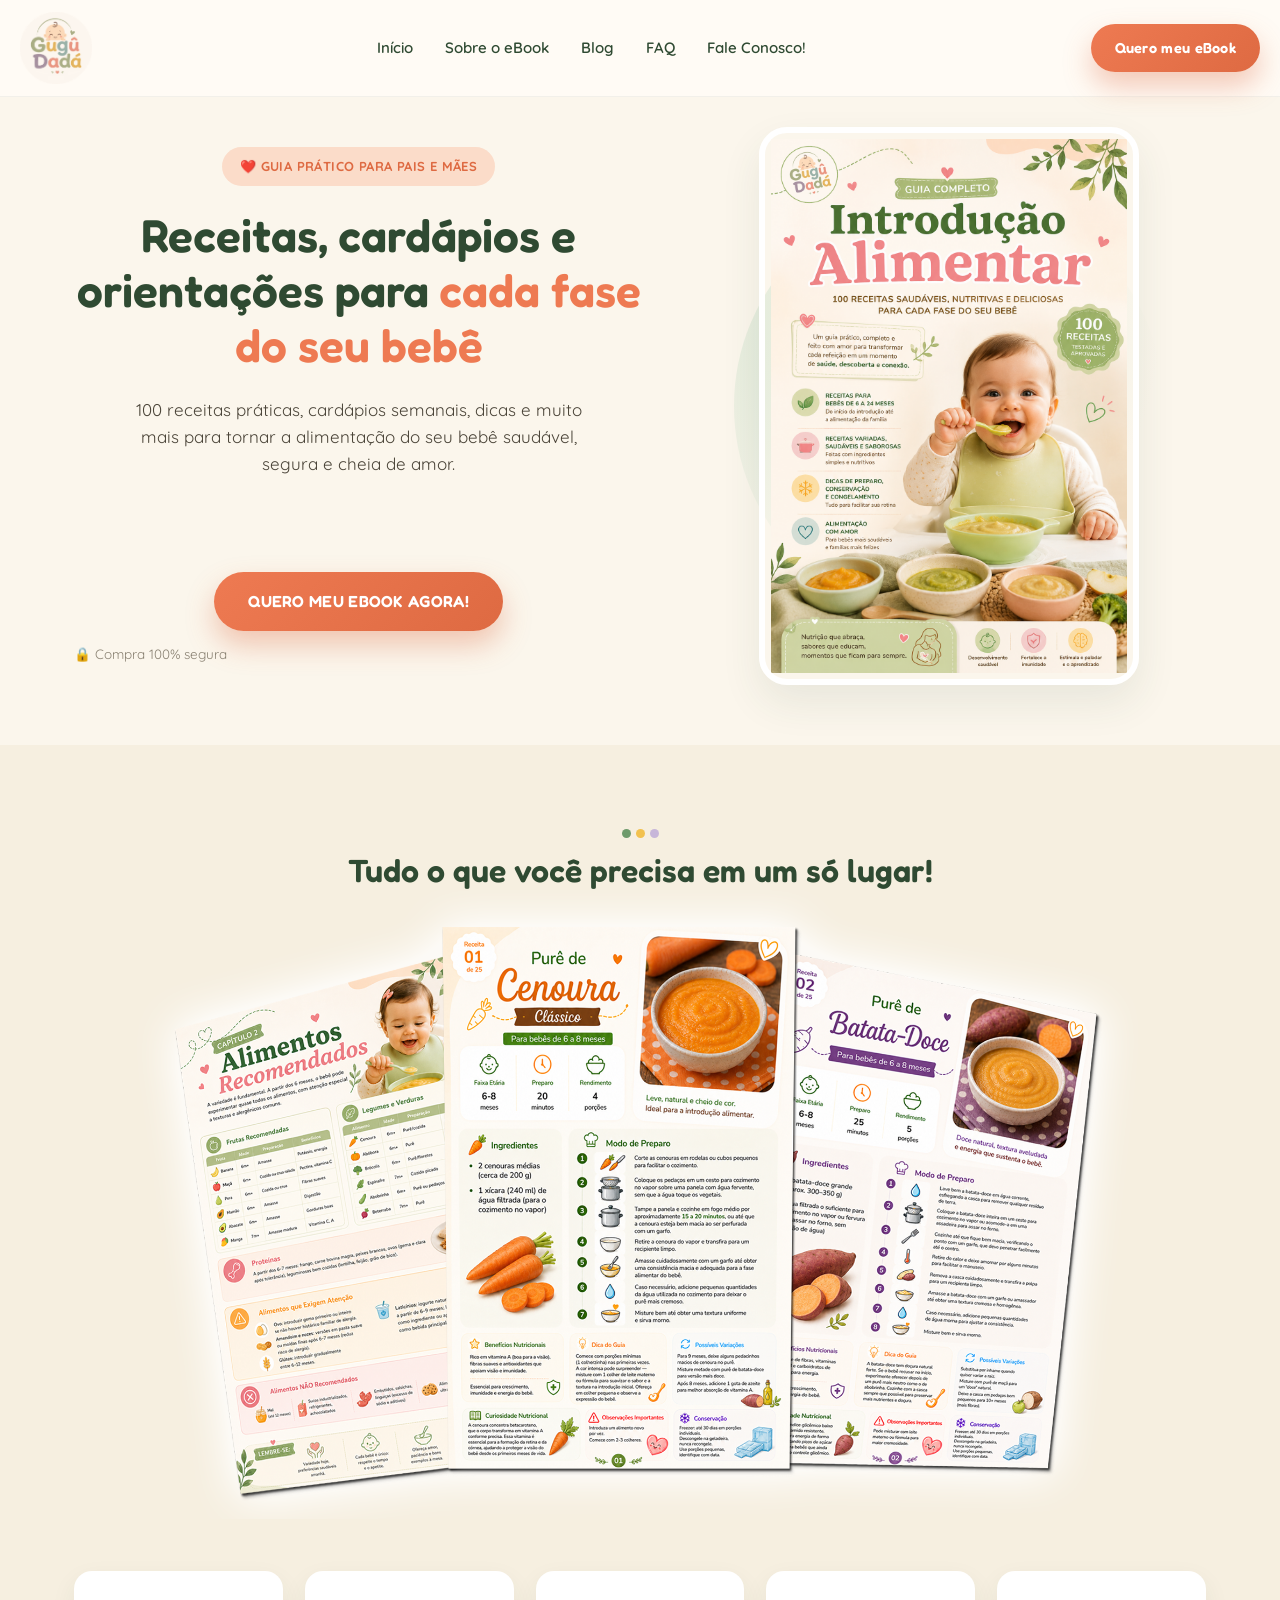
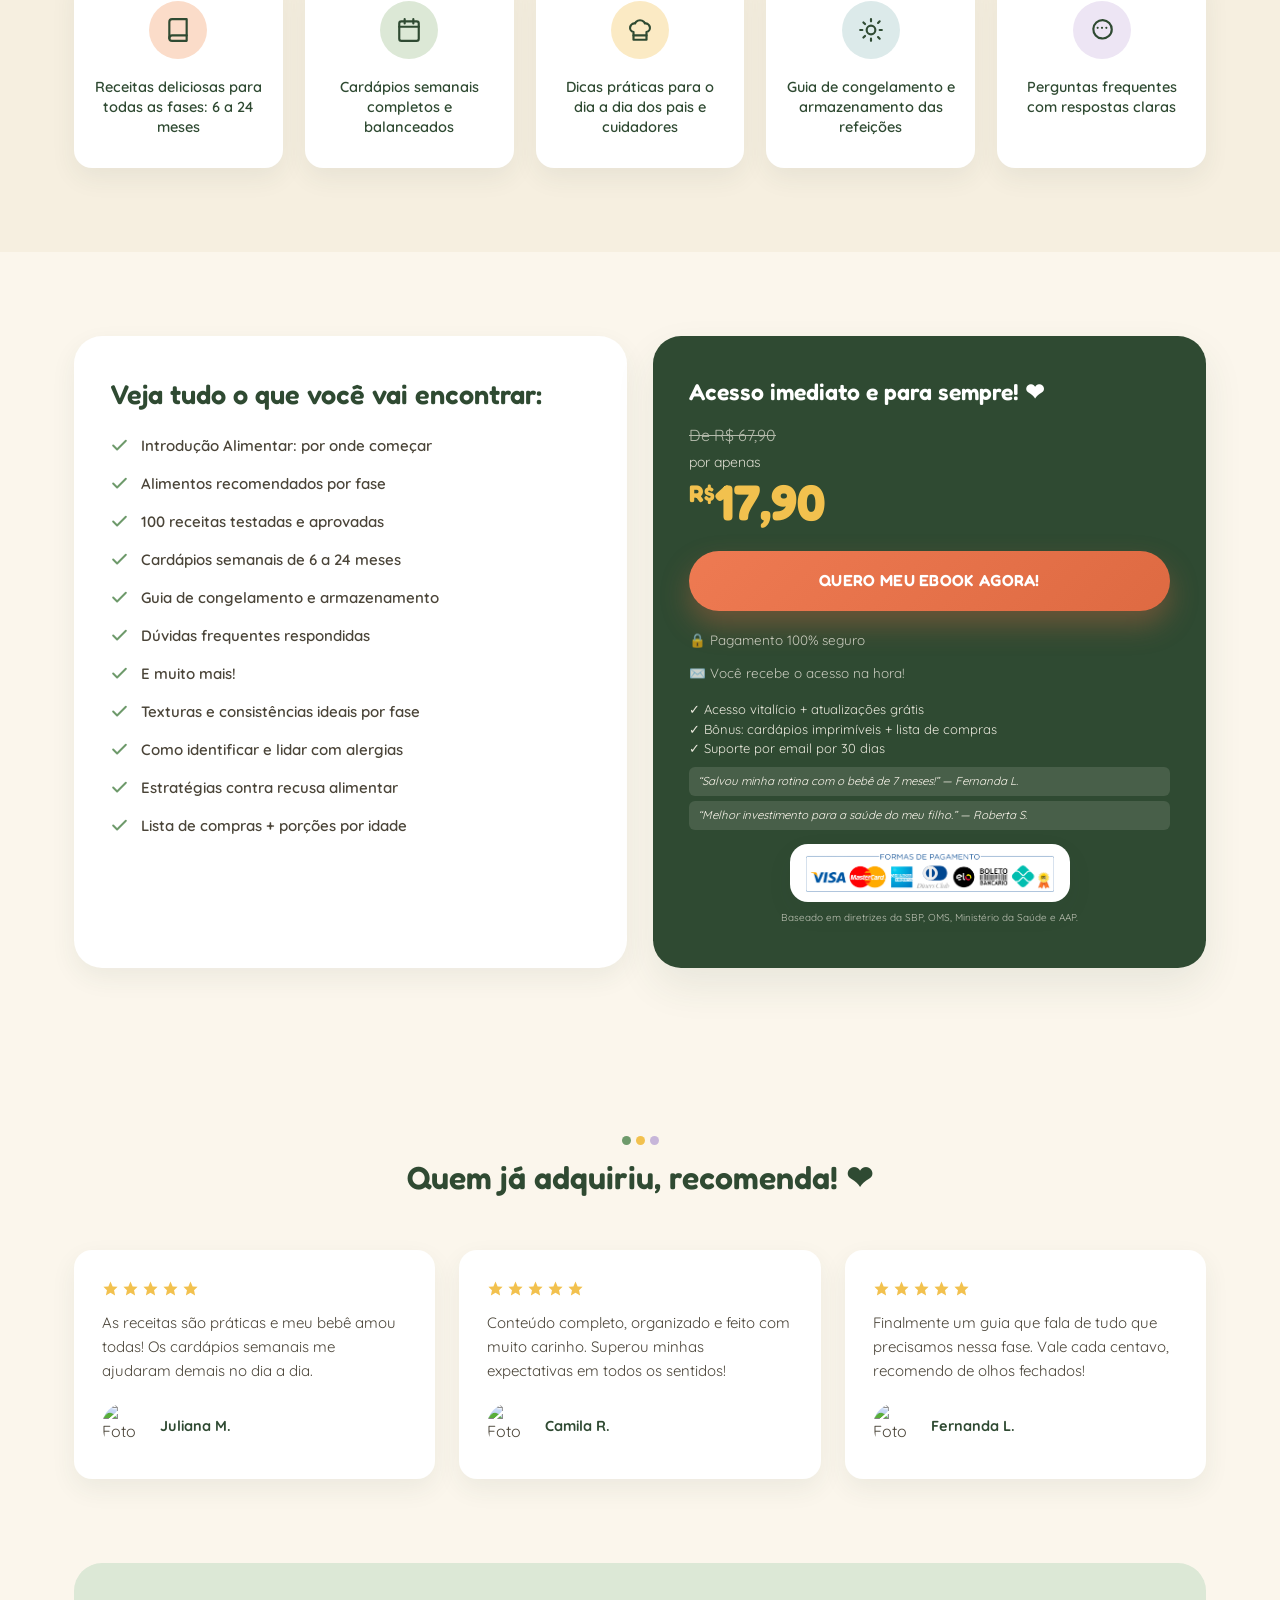
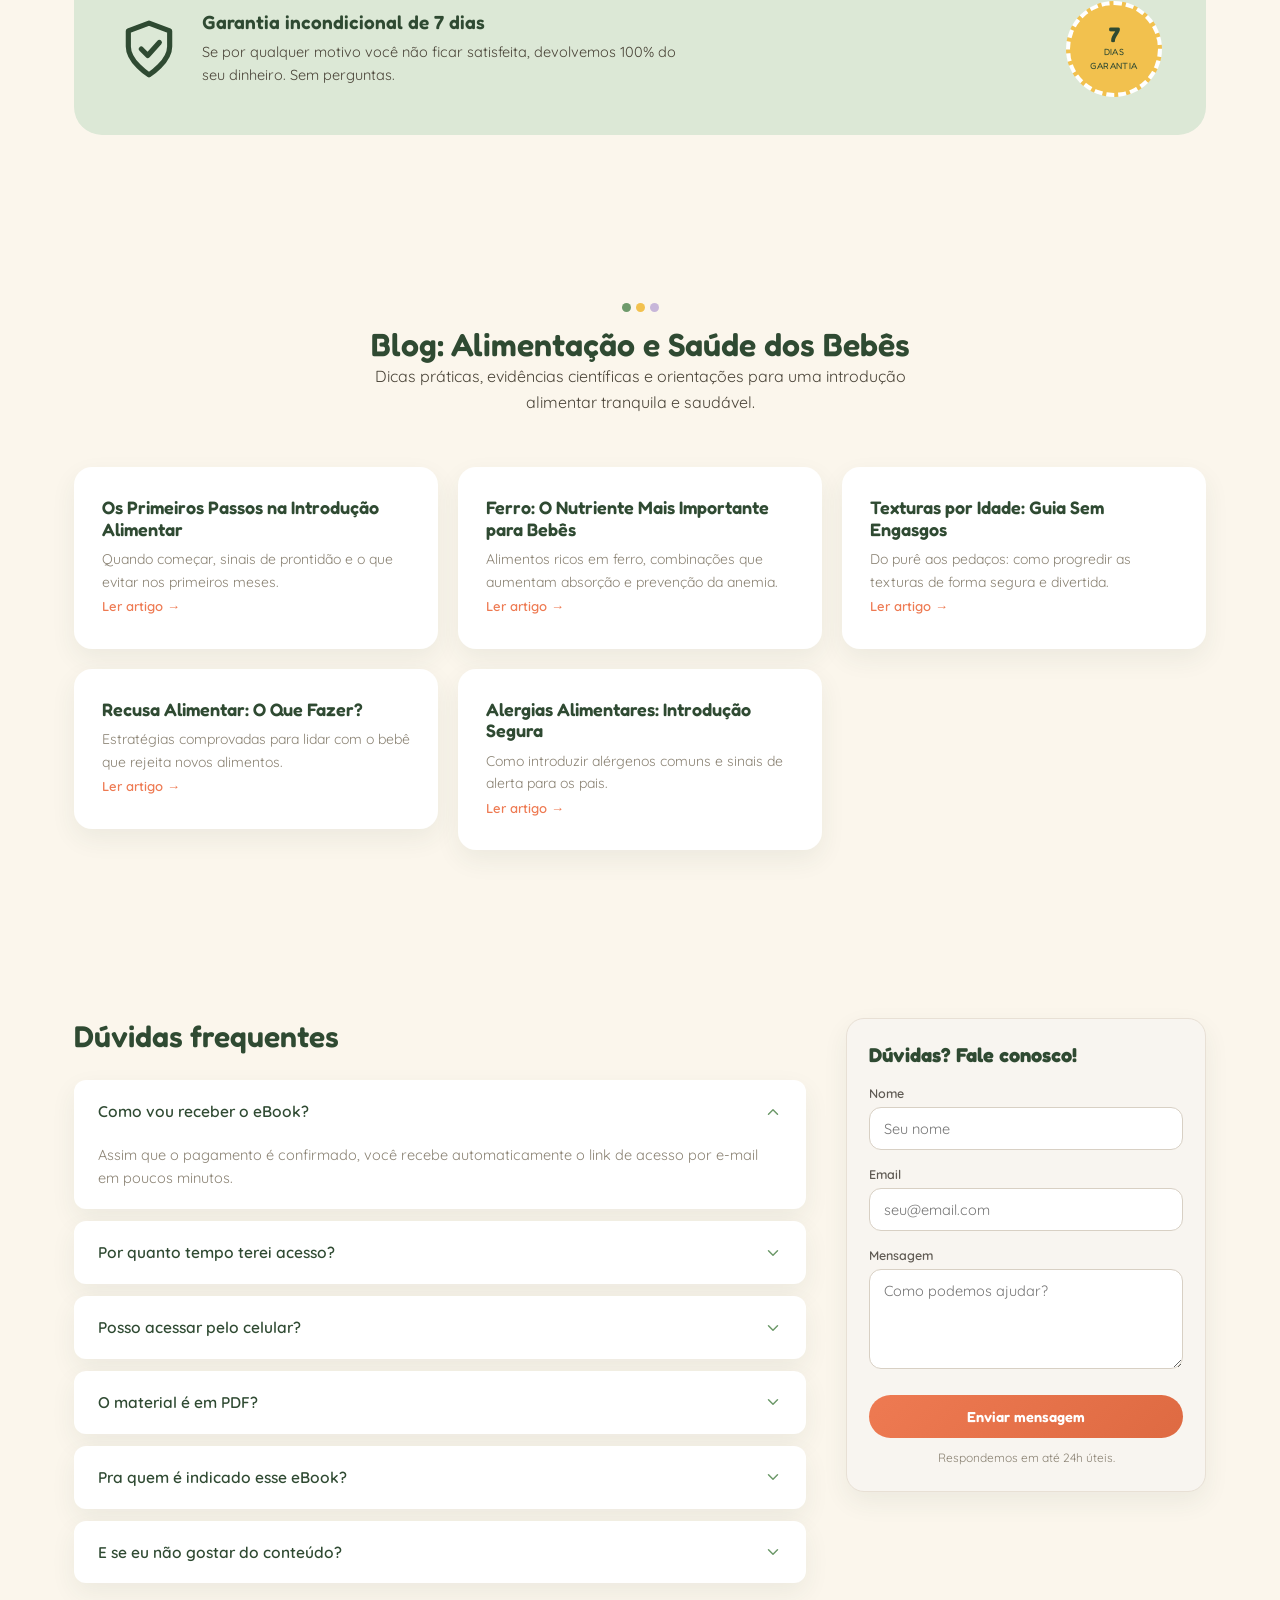
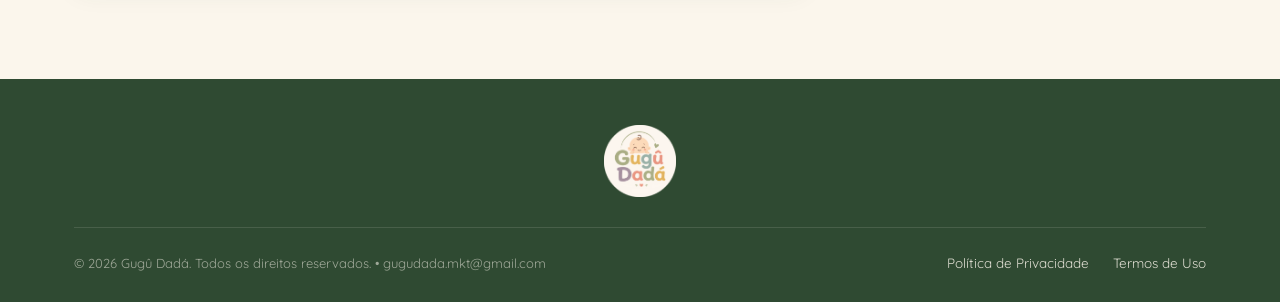
==== commit 5f008126: "26-06 02:20 Tudo funcionando com alguns pequenos detalhes" ====
--- a/index.html
+++ b/index.html
@@ -270,7 +270,7 @@
   .logo {
     display: flex;
     flex-direction: column;
-    align-items: flex-start;
+    align-items: center;
     text-decoration: none;
   }
   .logo-img {
@@ -285,8 +285,9 @@
     padding:12px 20px;
     min-height: 64px;
   }
+  .main-nav { flex: 1; display: flex; justify-content: center; }
   /* Logo now uses image only - legacy text styles removed */
-  .main-nav ul{ display:flex; gap:28px; }
+  .main-nav ul{ display:flex; gap:28px; justify-content: center; }
   .main-nav a{
     font-weight:600;
     font-size:15px;
@@ -321,13 +322,13 @@
     display:grid;
     grid-template-columns:1.05fr 0.95fr;
     gap: 24px 48px;
-    align-items:start;
+    align-items:center;
     position: relative;
     z-index: 2; /* hero content above particles (z:1) */
   }
   /* Desktop left column stacking: intro + actions under lead; visual spans beside */
-  .hero-intro { grid-column: 1; grid-row: 1; }
-  .hero-actions { grid-column: 1; grid-row: 2; }
+  .hero-intro { grid-column: 1; grid-row: 1; text-align: center; }
+  .hero-actions { grid-column: 1; grid-row: 2; text-align: center; }
   .hero-visual { grid-column: 2; grid-row: 1 / span 2; align-self: center; }
   .hero img {
     max-width: 100%;
@@ -351,6 +352,7 @@
   .hero h1{
     font-size:46px;
     margin-bottom:22px;
+    text-align: center;
   }
   .hero h1 .accent{ color:var(--peach); }
   .hero p.lead{
@@ -358,23 +360,10 @@
     color:var(--text);
     max-width:480px;
     margin-bottom:30px;
-  }
-  .mini-features{
-    display:grid;
-    grid-template-columns:repeat(4, 1fr);
-    gap:18px;
-    margin-bottom:34px;
-  }
-  .mini-feature{ display:flex; flex-direction:column; gap:10px; }
-  .mini-feature .icon-circle{
-    width:46px; height:46px;
-    border-radius:50%;
-    display:flex; align-items:center; justify-content:center;
-    background:var(--green-soft);
-  }
-  .mini-feature .icon-circle svg{ width:22px; height:22px; }
-  .mini-feature p{ font-size:13.5px; font-weight:600; color:var(--green-deep); line-height:1.35; }
-
+    text-align: center;
+    margin-left: auto;
+    margin-right: auto;
+  }
   .hero-visual{ position:relative; display:flex; justify-content:center; align-items:center; }
   .hero-visual .blob{
     position:absolute;
@@ -423,6 +412,7 @@
   .section-head h2{ font-size:32px; }
 
   .features-strip{ background:var(--cream-soft); }
+  .features-strip img { max-width: min(1020px, 100%); width: 100%; height: auto; display: block; margin: 0 auto 24px; border-radius: 14px; }
   .features-grid{
     display:grid;
     grid-template-columns:repeat(5, 1fr);
@@ -453,10 +443,10 @@
   .bg-blue{ background:#DCEAEA; }
   .icon-circle svg{ stroke:var(--green-deep); }
 
-  /* =================== SHOWCASE (checklist + galeria + preço) =================== */
+  /* =================== SHOWCASE (checklist + preço) =================== */
   .showcase-grid{
     display:grid;
-    grid-template-columns:1fr 0.85fr 1fr;
+    grid-template-columns:1fr 1fr;
     gap:26px;
     align-items:stretch;
   }
@@ -473,19 +463,6 @@
     font-size:15px; font-weight:600; color:var(--text);
   }
   .checklist-card li svg{ flex-shrink:0; margin-top:2px; width:19px; height:19px; }
-
-  .gallery-grid{
-    display: flex;
-    flex-direction: column;
-    gap: 16px;
-  }
-  .gallery-grid img{
-    width: 100%;
-    border-radius: var(--radius-sm);
-    object-fit: cover;
-    box-shadow: var(--shadow-card);
-    display: block;
-  }
 
   .price-card{
     background:var(--green-deep);
@@ -521,14 +498,27 @@
   .price-card .btn{ width:100%; margin-bottom:6px; }
   .price-card .secure-note{ color:rgba(251,246,236,0.75); }
 
+  .price-extras { margin: 16px 0 2px; font-size: 13px; line-height: 1.35; }
+  .price-benefits { list-style: none; margin: 0 0 8px 0; padding: 0; }
+  .price-benefits li { padding: 1px 0; color: rgba(251,246,236,0.92); }
+  .mini-testimonial {
+    background: rgba(251,246,236,0.12);
+    border-radius: 6px;
+    padding: 7px 9px;
+    margin-top: 5px;
+    font-size: 11.5px;
+    line-height: 1.3;
+    font-style: italic;
+  }
+
   .payment-box {
     background: var(--white);
     border-radius: var(--radius-md);
-    padding: 8px 12px;
+    padding: 10px 16px;
     box-shadow: var(--shadow-card);
-    margin-top: 10px;
+    margin-top: 18px;
     text-align: center;
-    max-width: 200px;
+    max-width: 280px;
     margin-left: auto;
     margin-right: auto;
   }
@@ -753,19 +743,18 @@
   /* =================== RESPONSIVO - MELHORADO PARA MOBILE 100% =================== */
   /* Tablet / large mobile */
   @media (max-width: 980px) {
-    .mini-features { grid-template-columns: repeat(2, 1fr); gap: 14px; }
     .features-grid { grid-template-columns: repeat(3, 1fr); }
     .showcase-grid { grid-template-columns: 1fr; gap: 22px; }
-    .gallery-grid { max-width: 380px; margin: 0 auto; }
     .testimonials-grid { grid-template-columns: 1fr; }
     .faq-final-grid { grid-template-columns: 1fr; gap: 28px; }
     .hero-visual .cover-frame { width: 88%; max-width: 360px; }
     .hero-visual .blob { width: 300px; height: 300px; }
+    .features-strip img { max-width: 100%; }
   }
 
   /* Mobile principal (landscape + portrait) */
   @media (max-width: 760px) {
-    .site-header { background: rgba(251,246,236,0.98); }
+    .site-header { background: #FFFBF5; }
     .logo-img { height: 52px; }
 
     /* Ensure header flex places hamburger label on far right (after hiding .header-cta) */
@@ -778,7 +767,7 @@
        Uses .main-nav.open for reliable show/hide. aria + toggle via JS. */
     .main-nav {
       position: fixed;
-      top: 64px;
+      top: 68px;
       left: 0;
       right: 0;
       max-height: 0;
@@ -887,10 +876,6 @@
     .eyebrow { font-size: 11.5px; padding: 7px 14px; margin-bottom: 16px; }
     
 
-    .mini-feature .icon-circle { width: 38px; height: 38px; }
-    .mini-feature .icon-circle svg { width: 18px; height: 18px; }
-    .mini-feature p { font-size: 12.5px; }
-    
     .features-grid { grid-template-columns: repeat(2, 1fr); gap: 14px; }
     .feature-card { padding: 22px 16px; }
     
@@ -908,6 +893,7 @@
   }
     .price-now { font-size: 44px; }
     .price-card { padding: 32px 26px; }
+    .features-strip img { max-width: 100%; }
   }
 
   /* Small mobile (iPhone etc) */
@@ -916,19 +902,28 @@
     .hero h1 { font-size: 26px; }
 
     .features-grid { grid-template-columns: 1fr; }
-    .gallery-grid { max-width: 100%; }
+
     .price-now { font-size: 38px; }
     .checklist-card, .price-card { padding: 28px 22px; }
+    .price-extras { font-size: 12px; }
+    .mini-testimonial { font-size: 10.5px; padding: 6px 8px; }
     .hero-visual .cover-frame { width: 82%; max-width: 320px; border-width: 4px; padding: 4px; margin: 4px auto; }
     .hero-visual .cover-frame img { max-height: 380px; }
     .hero-visual .blob { display: none; }
     .eyebrow { font-size: 10.5px; padding: 6px 12px; letter-spacing: .2px; }
+    .payment-box { max-width: 100%; padding: 8px 12px; margin-top: 12px; }
   }
 
   /* Very small screens */
   @media (max-width: 360px) {
     .hero h1 { font-size: 23px; }
     .btn { padding: 14px 22px; font-size: 14.5px; }
+    .container { padding: 0 12px; }
+    .checklist-card, .price-card { padding: 22px 16px; }
+    .feature-card { padding: 18px 12px; }
+    .section-head { margin-bottom: 36px; }
+    .mobile-sticky-cta { padding: 8px 10px; }
+    .mobile-sticky-cta a { font-size: 14px; }
   }
 
   /* Sticky CTA bar para MOBILE (conversão alta) */
@@ -940,7 +935,7 @@
     right: 0;
     background: linear-gradient(135deg, var(--peach), var(--peach-dark));
     color: white;
-    padding: 12px 16px;
+    padding: 10px 12px;
     box-shadow: 0 -4px 20px rgba(0,0,0,0.15);
     z-index: 999;
     text-align: center;
@@ -1034,7 +1029,7 @@
         </div>
       </div>
 
-      <div class="hero-actions">
+      <div class="hero-actions" style="text-align:center;">
         <!-- LINK A SUBSTITUIR: link de checkout -->
         <a href="#" class="btn btn-primary">QUERO MEU EBOOK AGORA!</a>
         <p class="secure-note">🔒 Compra 100% segura</p>
@@ -1048,6 +1043,7 @@
       <div class="section-head">
         <span class="bowl-dots"><span></span><span></span><span></span></span>
         <h2>Tudo o que você precisa em um só lugar!</h2>
+        <img src="img/paginas.png" alt="Ilustração de introdução alimentar" style="margin: 0 auto 24px;">
       </div>
 
       <div class="features-grid">
@@ -1075,7 +1071,7 @@
     </div>
   </section>
 
-  <!-- ============ SHOWCASE: checklist + galeria + preço ============ -->
+  <!-- ============ SHOWCASE: checklist + preço ============ -->
   <section id="sobre">
     <div class="container">
       <div class="showcase-grid">
@@ -1090,18 +1086,11 @@
             <li><svg viewBox="0 0 24 24" fill="none" stroke="#6E9A6B" stroke-width="2.5" stroke-linecap="round" stroke-linejoin="round"><polyline points="20 6 9 17 4 12"/></svg> Guia de congelamento e armazenamento</li>
             <li><svg viewBox="0 0 24 24" fill="none" stroke="#6E9A6B" stroke-width="2.5" stroke-linecap="round" stroke-linejoin="round"><polyline points="20 6 9 17 4 12"/></svg> Dúvidas frequentes respondidas</li>
             <li><svg viewBox="0 0 24 24" fill="none" stroke="#6E9A6B" stroke-width="2.5" stroke-linecap="round" stroke-linejoin="round"><polyline points="20 6 9 17 4 12"/></svg> E muito mais!</li>
+            <li><svg viewBox="0 0 24 24" fill="none" stroke="#6E9A6B" stroke-width="2.5" stroke-linecap="round" stroke-linejoin="round"><polyline points="20 6 9 17 4 12"/></svg> Texturas e consistências ideais por fase</li>
+            <li><svg viewBox="0 0 24 24" fill="none" stroke="#6E9A6B" stroke-width="2.5" stroke-linecap="round" stroke-linejoin="round"><polyline points="20 6 9 17 4 12"/></svg> Como identificar e lidar com alergias</li>
+            <li><svg viewBox="0 0 24 24" fill="none" stroke="#6E9A6B" stroke-width="2.5" stroke-linecap="round" stroke-linejoin="round"><polyline points="20 6 9 17 4 12"/></svg> Estratégias contra recusa alimentar</li>
+            <li><svg viewBox="0 0 24 24" fill="none" stroke="#6E9A6B" stroke-width="2.5" stroke-linecap="round" stroke-linejoin="round"><polyline points="20 6 9 17 4 12"/></svg> Lista de compras + porções por idade</li>
           </ul>
-        </div>
-
-        <!-- 
-          IMAGENS IMPORTANTES PARA SUBSTITUIR:
-          Coloque 4 fotos reais de receitas/papinhas do seu eBook (quadradas 300x300 ou 400x400).
-          Use fotos apetitosas, bem iluminadas, de preferência com o bebê ou pratos prontos.
-          Isso aumenta MUITO a conversão.
-        -->
-        <div class="gallery-grid">
-          <img src="https://placehold.co/300x300/FBDCC9/2F4A32?text=SUBSTITUA+1" alt="Exemplo de papinha - substitua por foto real" width="300" height="300" loading="lazy" style="width:100%; border-radius:12px;">
-          <img src="https://placehold.co/300x300/DCE8D6/2F4A32?text=SUBSTITUA+2" alt="Exemplo de papinha - substitua por foto real" width="300" height="300" loading="lazy" style="width:100%; border-radius:12px;">
         </div>
 
         <div class="price-card">
@@ -1114,10 +1103,22 @@
           <p class="secure-note">🔒 Pagamento 100% seguro</p>
           <p class="secure-note">✉️ Você recebe o acesso na hora!</p>
 
-          <!-- Pagamento -->
-          <div class="payment-box">
-            <img src="img/pagamento.webp" alt="Métodos de pagamento aceitos (PIX, cartões)" style="max-width: 160px; width:100%; height:auto; display:block; margin: 0 auto;">
-          </div>
+          <div class="price-extras">
+            <ul class="price-benefits">
+              <li>✓ Acesso vitalício + atualizações grátis</li>
+              <li>✓ Bônus: cardápios imprimíveis + lista de compras</li>
+              <li>✓ Suporte por email por 30 dias</li>
+            </ul>
+            <div class="mini-testimonial">“Salvou minha rotina com o bebê de 7 meses!” — Fernanda L.</div>
+            <div class="mini-testimonial">“Melhor investimento para a saúde do meu filho.” — Roberta S.</div>
+          </div>
+
+          <!-- Pagamento (larger, placed lower in card) -->
+          <div class="payment-box" style="margin-top:12px;">
+            <img src="img/pagamento.webp" alt="Métodos de pagamento aceitos (PIX, cartões)" style="max-width: 100%; width:100%; height:auto; display:block; margin: 0 auto;">
+          </div>
+
+          <p style="font-size:10px; opacity:0.7; margin-top:8px; text-align:center;">Baseado em diretrizes da SBP, OMS, Ministério da Saúde e AAP.</p>
         </div>
 
       </div>
@@ -1213,48 +1214,50 @@
         <p style="text-align:center; max-width:600px; margin: 0 auto 30px;">Dicas práticas, evidências científicas e orientações para uma introdução alimentar tranquila e saudável.</p>
       </div>
 
-      <div style="display: grid; grid-template-columns: repeat(auto-fit, minmax(280px, 1fr)); gap: 20px;">
+      <div style="display: grid; grid-template-columns: repeat(auto-fit, minmax(min(280px, 100%), 1fr)); gap: 20px;">
         <!-- Artigo 1 -->
-        <div class="testimonial-card" style="cursor:pointer;" onclick="showBlogModal(0)">
-          <h3 style="font-size:18px; margin-bottom:8px;">Os Primeiros Passos na Introdução Alimentar</h3>
-          <p style="font-size:14px; color:var(--text-light);">Quando começar, sinais de prontidão e o que evitar nos primeiros meses.</p>
-          <span style="color:var(--peach); font-weight:600; font-size:13px;">Ler artigo →</span>
-        </div>
+        <a href="artigo-1.html" style="text-decoration:none; color:inherit;">
+          <div class="testimonial-card" style="cursor:pointer;">
+            <h3 style="font-size:18px; margin-bottom:8px;">Os Primeiros Passos na Introdução Alimentar</h3>
+            <p style="font-size:14px; color:var(--text-light);">Quando começar, sinais de prontidão e o que evitar nos primeiros meses.</p>
+            <span style="color:var(--peach); font-weight:600; font-size:13px;">Ler artigo →</span>
+          </div>
+        </a>
         <!-- Artigo 2 -->
-        <div class="testimonial-card" style="cursor:pointer;" onclick="showBlogModal(1)">
-          <h3 style="font-size:18px; margin-bottom:8px;">Ferro: O Nutriente Mais Importante para Bebês</h3>
-          <p style="font-size:14px; color:var(--text-light);">Alimentos ricos em ferro, combinações que aumentam absorção e prevenção da anemia.</p>
-          <span style="color:var(--peach); font-weight:600; font-size:13px;">Ler artigo →</span>
-        </div>
+        <a href="artigo-2.html" style="text-decoration:none; color:inherit;">
+          <div class="testimonial-card" style="cursor:pointer;">
+            <h3 style="font-size:18px; margin-bottom:8px;">Ferro: O Nutriente Mais Importante para Bebês</h3>
+            <p style="font-size:14px; color:var(--text-light);">Alimentos ricos em ferro, combinações que aumentam absorção e prevenção da anemia.</p>
+            <span style="color:var(--peach); font-weight:600; font-size:13px;">Ler artigo →</span>
+          </div>
+        </a>
         <!-- Artigo 3 -->
-        <div class="testimonial-card" style="cursor:pointer;" onclick="showBlogModal(2)">
-          <h3 style="font-size:18px; margin-bottom:8px;">Texturas por Idade: Guia Sem Engasgos</h3>
-          <p style="font-size:14px; color:var(--text-light);">Do purê aos pedaços: como progredir as texturas de forma segura e divertida.</p>
-          <span style="color:var(--peach); font-weight:600; font-size:13px;">Ler artigo →</span>
-        </div>
+        <a href="artigo-3.html" style="text-decoration:none; color:inherit;">
+          <div class="testimonial-card" style="cursor:pointer;">
+            <h3 style="font-size:18px; margin-bottom:8px;">Texturas por Idade: Guia Sem Engasgos</h3>
+            <p style="font-size:14px; color:var(--text-light);">Do purê aos pedaços: como progredir as texturas de forma segura e divertida.</p>
+            <span style="color:var(--peach); font-weight:600; font-size:13px;">Ler artigo →</span>
+          </div>
+        </a>
         <!-- Artigo 4 -->
-        <div class="testimonial-card" style="cursor:pointer;" onclick="showBlogModal(3)">
-          <h3 style="font-size:18px; margin-bottom:8px;">Recusa Alimentar: O Que Fazer?</h3>
-          <p style="font-size:14px; color:var(--text-light);">Estratégias comprovadas para lidar com o bebê que rejeita novos alimentos.</p>
-          <span style="color:var(--peach); font-weight:600; font-size:13px;">Ler artigo →</span>
-        </div>
+        <a href="artigo-4.html" style="text-decoration:none; color:inherit;">
+          <div class="testimonial-card" style="cursor:pointer;">
+            <h3 style="font-size:18px; margin-bottom:8px;">Recusa Alimentar: O Que Fazer?</h3>
+            <p style="font-size:14px; color:var(--text-light);">Estratégias comprovadas para lidar com o bebê que rejeita novos alimentos.</p>
+            <span style="color:var(--peach); font-weight:600; font-size:13px;">Ler artigo →</span>
+          </div>
+        </a>
         <!-- Artigo 5 -->
-        <div class="testimonial-card" style="cursor:pointer;" onclick="showBlogModal(4)">
-          <h3 style="font-size:18px; margin-bottom:8px;">Alergias Alimentares: Introdução Segura</h3>
-          <p style="font-size:14px; color:var(--text-light);">Como introduzir alérgenos comuns e sinais de alerta para os pais.</p>
-          <span style="color:var(--peach); font-weight:600; font-size:13px;">Ler artigo →</span>
-        </div>
+        <a href="artigo-5.html" style="text-decoration:none; color:inherit;">
+          <div class="testimonial-card" style="cursor:pointer;">
+            <h3 style="font-size:18px; margin-bottom:8px;">Alergias Alimentares: Introdução Segura</h3>
+            <p style="font-size:14px; color:var(--text-light);">Como introduzir alérgenos comuns e sinais de alerta para os pais.</p>
+            <span style="color:var(--peach); font-weight:600; font-size:13px;">Ler artigo →</span>
+          </div>
+        </a>
       </div>
     </div>
   </section>
-
-  <!-- Blog Modals -->
-  <div id="blog-modal" class="modal" onclick="closeBlogModal()">
-    <div class="modal-content" style="background:#fff; padding:30px; max-width:700px; border-radius:20px; max-height:85vh; overflow:auto;" onclick="event.stopImmediatePropagation()">
-      <span class="close" onclick="closeBlogModal()">&times;</span>
-      <div id="blog-modal-body"></div>
-    </div>
-  </div>
 
   <!-- ============ FAQ + CTA FINAL ============ -->
   <section id="faq">
@@ -1306,7 +1309,7 @@
 
       <div class="contact-side">
         <h3 class="side-title">Dúvidas? Fale conosco!</h3>
-        <form id="fale-conosco" class="contact-form" onsubmit="handleContactForm(event)">
+        <form id="fale-conosco" class="contact-form" action="mailto:gugudada.mkt@gmail.com" method="post" enctype="text/plain">
           <div class="form-group">
             <label for="nome">Nome</label>
             <input type="text" id="nome" name="nome" placeholder="Seu nome" required>
@@ -1324,63 +1327,6 @@
         <p class="form-note">Respondemos em até 24h úteis.</p>
       </div>
 
-    </div>
-  </section>
-
-  <!-- ============ REFERÊNCIAS ============ -->
-  <section id="referencias" style="padding: 40px 0; background: var(--cream-soft);">
-    <div class="container">
-      <div class="section-head">
-        <span class="bowl-dots"><span></span><span></span><span></span></span>
-        <h2>Referências e Bases Científicas</h2>
-        <p style="max-width: 620px; margin: 0 auto;">O conteúdo do nosso eBook é fundamentado nas principais diretrizes e estudos reconhecidos por especialistas em nutrição infantil no Brasil e no mundo:</p>
-      </div>
-
-      <div style="max-width: 700px; margin: 30px auto; display: grid; gap: 16px;">
-        <div style="display:flex; gap:12px; align-items:flex-start; background:#fff; padding:14px 18px; border-radius:12px; box-shadow:var(--shadow-card);">
-          <span style="font-size:22px;">📘</span>
-          <div>
-            <strong>Sociedade Brasileira de Pediatria (SBP)</strong><br>
-            <span style="font-size:13px; color:var(--text-light);">Manual de Orientação para a Alimentação Complementar</span>
-          </div>
-        </div>
-        <div style="display:flex; gap:12px; align-items:flex-start; background:#fff; padding:14px 18px; border-radius:12px; box-shadow:var(--shadow-card);">
-          <span style="font-size:22px;">🇧🇷</span>
-          <div>
-            <strong>Ministério da Saúde – SUS</strong><br>
-            <span style="font-size:13px; color:var(--text-light);">Dez Passos para uma Alimentação Saudável para Crianças</span>
-          </div>
-        </div>
-        <div style="display:flex; gap:12px; align-items:flex-start; background:#fff; padding:14px 18px; border-radius:12px; box-shadow:var(--shadow-card);">
-          <span style="font-size:22px;">🌍</span>
-          <div>
-            <strong>Organização Mundial da Saúde (OMS)</strong><br>
-            <span style="font-size:13px; color:var(--text-light);">Diretrizes de Alimentação Complementar</span>
-          </div>
-        </div>
-        <div style="display:flex; gap:12px; align-items:flex-start; background:#fff; padding:14px 18px; border-radius:12px; box-shadow:var(--shadow-card);">
-          <span style="font-size:22px;">👶</span>
-          <div>
-            <strong>Academia Americana de Pediatria (AAP)</strong><br>
-            <span style="font-size:13px; color:var(--text-light);">Recomendações de Introdução de Alimentos</span>
-          </div>
-        </div>
-        <div style="display:flex; gap:12px; align-items:flex-start; background:#fff; padding:14px 18px; border-radius:12px; box-shadow:var(--shadow-card);">
-          <span style="font-size:22px;">📖</span>
-          <div>
-            <strong>Guia Alimentar para a População Brasileira</strong><br>
-            <span style="font-size:13px; color:var(--text-light);">Ministério da Saúde</span>
-          </div>
-        </div>
-        <div style="display:flex; gap:12px; align-items:flex-start; background:#fff; padding:14px 18px; border-radius:12px; box-shadow:var(--shadow-card);">
-          <span style="font-size:22px;">🔬</span>
-          <div>
-            <strong>Estudos sobre alergias alimentares e diversificação alimentar (2023-2026)</strong><br>
-            <span style="font-size:13px; color:var(--text-light);">Evidências atualizadas sobre introdução precoce de alérgenos</span>
-          </div>
-        </div>
-      </div>
-      <p style="text-align:center; font-size:13px; color:var(--text-light); margin-top:20px;">Todas as receitas e orientações foram elaboradas com base nessas fontes confiáveis.</p>
     </div>
   </section>
 
@@ -1396,8 +1342,8 @@
     <div class="footer-inner">
       <p class="footer-copy">© 2026 Gugû Dadá. Todos os direitos reservados. • <a href="mailto:gugudada.mkt@gmail.com" style="color:inherit;">gugudada.mkt@gmail.com</a></p>
       <div class="footer-links">
-        <a href="#">Política de Privacidade</a>
-        <a href="#">Termos de Uso</a>
+        <a href="#" onclick="showPolicyModal('privacy'); return false;">Política de Privacidade</a>
+        <a href="#" onclick="showPolicyModal('terms'); return false;">Termos de Uso</a>
       </div>
     </div>
   </div>
@@ -1407,6 +1353,14 @@
 <!-- LINK A SUBSTITUIR: troque o href por seu link de checkout em TODOS os lugares -->
 <div class="mobile-sticky-cta">
   <a href="#">🔥 QUERO MEU EBOOK AGORA por R$ 17,90</a>
+</div>
+
+<!-- Policy / Terms Modals -->
+<div id="policy-modal" style="display:none; position:fixed; top:0; left:0; width:100%; height:100%; background:rgba(0,0,0,0.6); z-index:2000; align-items:center; justify-content:center;">
+  <div style="background:#fff; max-width:520px; width:92%; border-radius:20px; padding:32px; position:relative; max-height:80vh; overflow:auto;">
+    <button onclick="closePolicyModal()" style="position:absolute; top:16px; right:20px; background:none; border:none; font-size:28px; cursor:pointer;">&times;</button>
+    <div id="policy-content"></div>
+  </div>
 </div>
 
 <!-- Lightbox Modal for Capa (only) -->
@@ -1502,27 +1456,6 @@
   }
 })();
 
-// Contact form handler (fake for now - replace with real integration)
-function handleContactForm(e) {
-  e.preventDefault();
-  const btn = e.target.querySelector('.btn-send');
-  const original = btn.textContent;
-  btn.textContent = 'Enviando...';
-  btn.disabled = true;
-
-  setTimeout(() => {
-    btn.textContent = 'Mensagem enviada! ✓';
-    btn.style.background = 'var(--green)';
-    e.target.reset();
-
-    setTimeout(() => {
-      btn.textContent = original;
-      btn.style.background = '';
-      btn.disabled = false;
-    }, 1800);
-  }, 700);
-}
-
 // Lightbox for capa image only
 const capaImg = document.getElementById('capa-img');
 const capaModal = document.getElementById('capa-modal');
@@ -1552,47 +1485,69 @@
   if (modal) modal.style.display = 'none';
 }
 
-// Blog articles data
-const blogArticles = [
-  {
-    title: "Os Primeiros Passos na Introdução Alimentar",
-    content: "<p>A introdução alimentar começa idealmente aos 6 meses. Fique atento aos sinais de prontidão: o bebê consegue se sentar com apoio, mostra interesse pela comida e perde o reflexo de protrusão da língua.</p><p>Comece com alimentos de sabor suave e textura pastosa. Ofereça um alimento novo por vez e observe reações por 3-5 dias.</p><p>Evite mel antes de 1 ano e sal, açúcar e temperos industrializados.</p>"
-  },
-  {
-    title: "Ferro: O Nutriente Mais Importante para Bebês",
-    content: "<p>A partir dos 6 meses as reservas de ferro do bebê diminuem. Priorize carnes, feijões, lentilhas e vegetais folhosos escuros.</p><p>Combine com vitamina C (frutas cítricas, tomate) para melhorar a absorção. Evite chá e leite no mesmo horário das refeições ricas em ferro.</p><p>Nosso ebook traz receitas específicas ricas em ferro para cada fase.</p>"
-  },
-  {
-    title: "Texturas por Idade: Guia Sem Engasgos",
-    content: "<p>6-8 meses: purês e papinhas lisas. 9-12 meses: alimentos amassados com pedacinhos. Após 12 meses: alimentos em pedaços do tamanho do punho fechado do bebê.</p><p>Sempre supervise as refeições. Ofereça alimentos em formato de bastão para que o bebê segure e morda com segurança.</p><p>Pratique a técnica de engasgo seguro com os cuidadores.</p>"
-  },
-  {
-    title: "Recusa Alimentar: O Que Fazer?",
-    content: "<p>É normal o bebê rejeitar novos sabores nas primeiras 10-15 ofertas. Mantenha a calma e continue oferecendo sem pressão.</p><p>Faça das refeições um momento divertido e sem distrações (TV, tablet). Deixe o bebê tocar e explorar o alimento.</p><p>Se a recusa persistir, consulte um pediatra ou nutricionista infantil.</p>"
-  },
-  {
-    title: "Alergias Alimentares: Introdução Segura",
-    content: "<p>Introduza alérgenos comuns (ovo, amendoim, leite, peixe, trigo) a partir dos 6 meses, um de cada vez, em pequena quantidade.</p><p>Observe por 2 horas após a oferta. Sinais de alergia: inchaço, urticária, vômito, dificuldade para respirar.</p><p>Em caso de reação, procure atendimento médico imediatamente. O ebook traz orientações detalhadas e receitas seguras.</p>"
-  }
-];
-
-function showBlogModal(index) {
-  const modal = document.getElementById('blog-modal');
-  const body = document.getElementById('blog-modal-body');
-  const article = blogArticles[index];
-  
-  body.innerHTML = `
-    <h2 style="font-size:22px; margin-bottom:16px; color:var(--green-deep);">${article.title}</h2>
-    <div style="line-height:1.7; color:var(--text);">${article.content}</div>
-    <p style="margin-top:24px; font-size:13px; color:var(--text-light);">Este conteúdo faz parte do nosso material gratuito para apoiar famílias na introdução alimentar.</p>
-  `;
-  
+// Fade-in animations for sections on scroll (no conflicts)
+(function() {
+  const sections = document.querySelectorAll('section');
+  const observer = new IntersectionObserver((entries) => {
+    entries.forEach(entry => {
+      if (entry.isIntersecting) {
+        entry.target.style.transition = 'opacity 0.6s ease, transform 0.6s ease';
+        entry.target.style.opacity = '1';
+        entry.target.style.transform = 'translateY(0)';
+        observer.unobserve(entry.target);
+      }
+    });
+  }, { threshold: 0.1 });
+
+  sections.forEach(section => {
+    section.style.opacity = '0.2';
+    section.style.transform = 'translateY(20px)';
+    observer.observe(section);
+  });
+
+  // Initial hero fade
+  const hero = document.querySelector('.hero');
+  if (hero) {
+    hero.style.transition = 'opacity 0.8s ease';
+    hero.style.opacity = '1';
+  }
+})();
+
+// Loop animation on CTA in sobre section (pulse)
+(function() {
+  const sobreCta = document.querySelector('#sobre .btn-primary');
+  if (sobreCta) {
+    sobreCta.style.animation = 'pulseCta 2s infinite ease-in-out';
+  }
+})();
+
+// Add keyframes for pulse if not present
+const style = document.createElement('style');
+style.innerHTML = `
+  @keyframes pulseCta {
+    0%, 100% { transform: scale(1); box-shadow: 0 8px 20px rgba(255, 127, 90, 0.25); }
+    50% { transform: scale(1.05); box-shadow: 0 12px 28px rgba(255, 127, 90, 0.35); }
+  }
+`;
+document.head.appendChild(style);
+
+// Policy modal functions
+function showPolicyModal(type) {
+  const modal = document.getElementById('policy-modal');
+  const content = document.getElementById('policy-content');
+  let html = '';
+  if (type === 'privacy') {
+    html = `<h2 style="font-size:22px; margin-bottom:16px; color:#2F4A32;">Política de Privacidade</h2>
+    <p style="font-size:14.5px; line-height:1.6;">Este ebook é oferecido por Gugû Dadá. Coletamos apenas informações necessárias para processar sua compra e enviar o acesso (nome, email). Não compartilhamos seus dados com terceiros. Os pagamentos são processados por plataformas seguras como Kiwify. Você pode solicitar a exclusão dos seus dados a qualquer momento enviando email para gugudada.mkt@gmail.com. Garantimos transparência e segurança em todas as etapas.</p>`;
+  } else {
+    html = `<h2 style="font-size:22px; margin-bottom:16px; color:#2F4A32;">Termos de Uso</h2>
+    <p style="font-size:14.5px; line-height:1.6;">Ao adquirir o ebook Gugû Dadá, você concorda em usar o material exclusivamente para fins pessoais. Não é permitido reproduzir, distribuir ou vender o conteúdo sem autorização. O ebook fornece orientações gerais baseadas em referências científicas, mas não substitui aconselhamento médico ou nutricional individualizado. Recomendamos sempre consultar profissionais de saúde. Em caso de dúvida, entre em contato conosco.</p>`;
+  }
+  content.innerHTML = html;
   modal.style.display = 'flex';
 }
-
-function closeBlogModal() {
-  const modal = document.getElementById('blog-modal');
-  if (modal) modal.style.display = 'none';
+function closePolicyModal() {
+  document.getElementById('policy-modal').style.display = 'none';
 }
 
 </script>
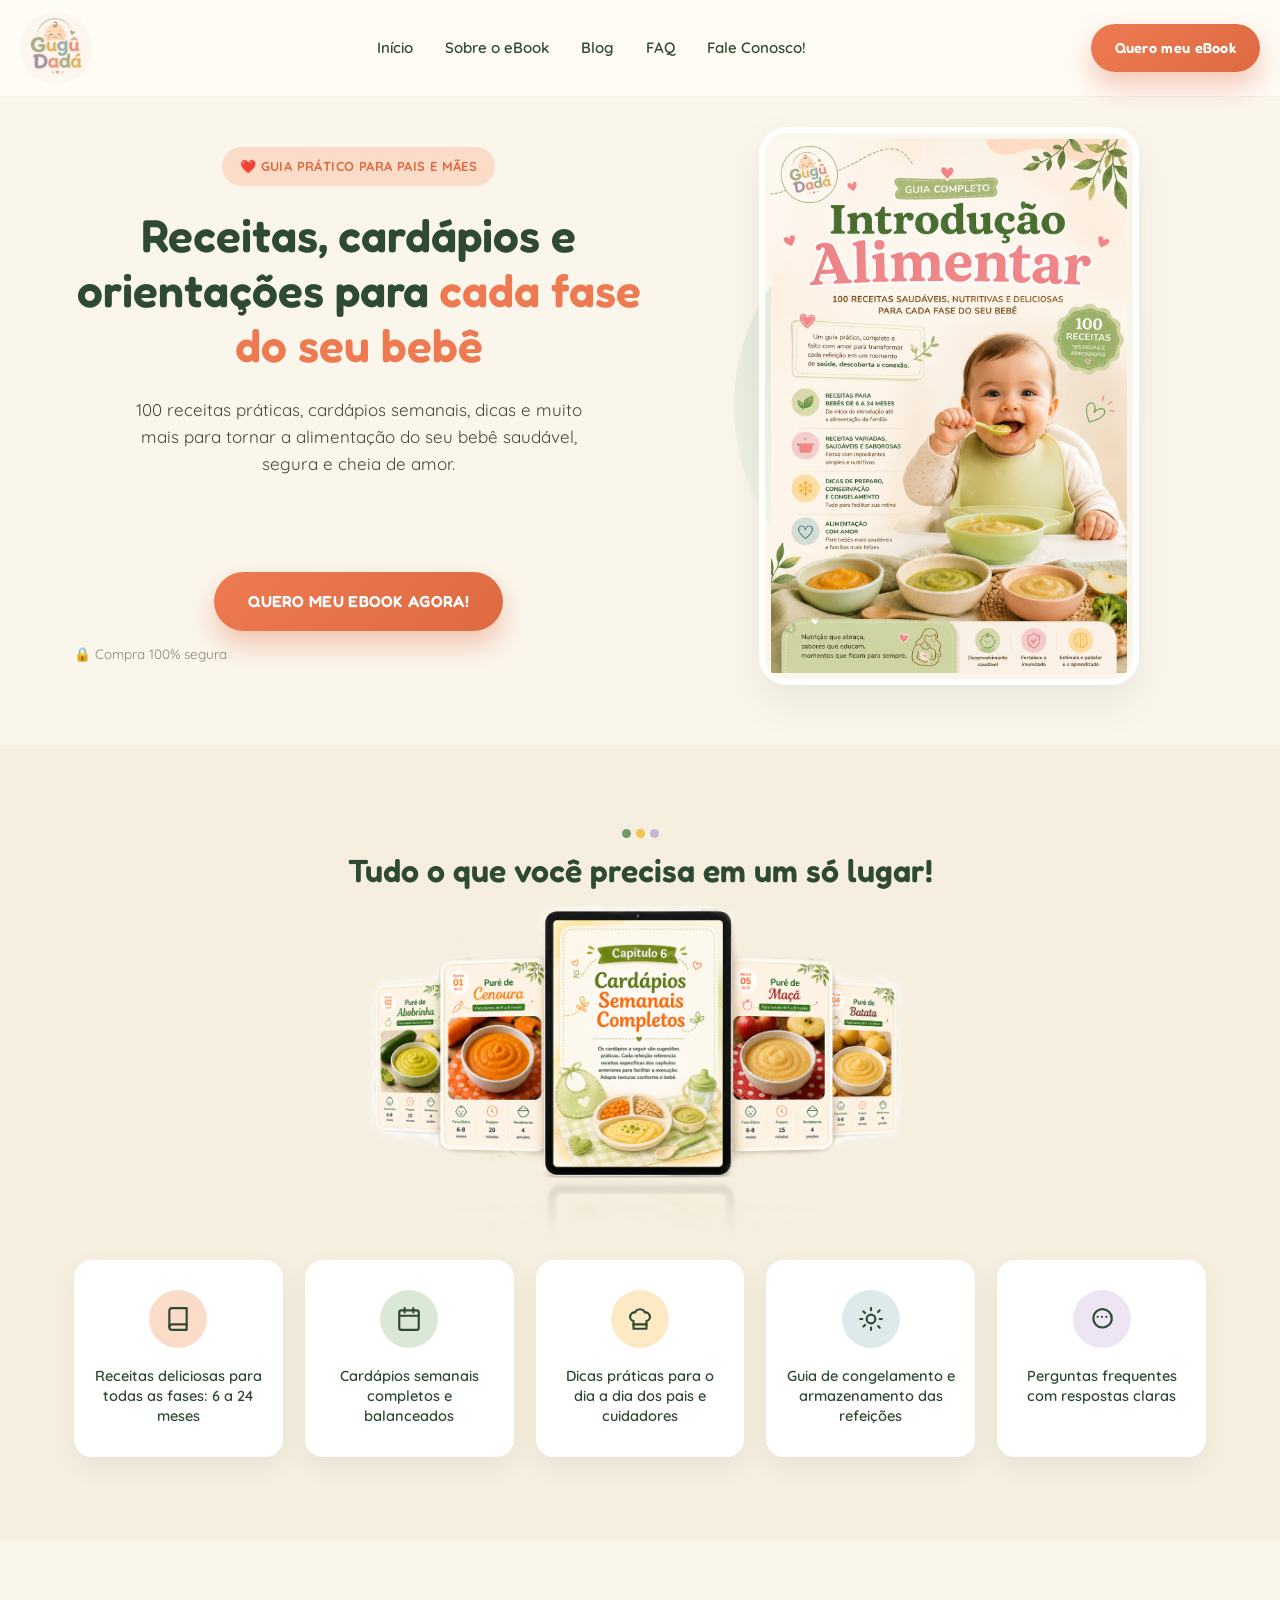
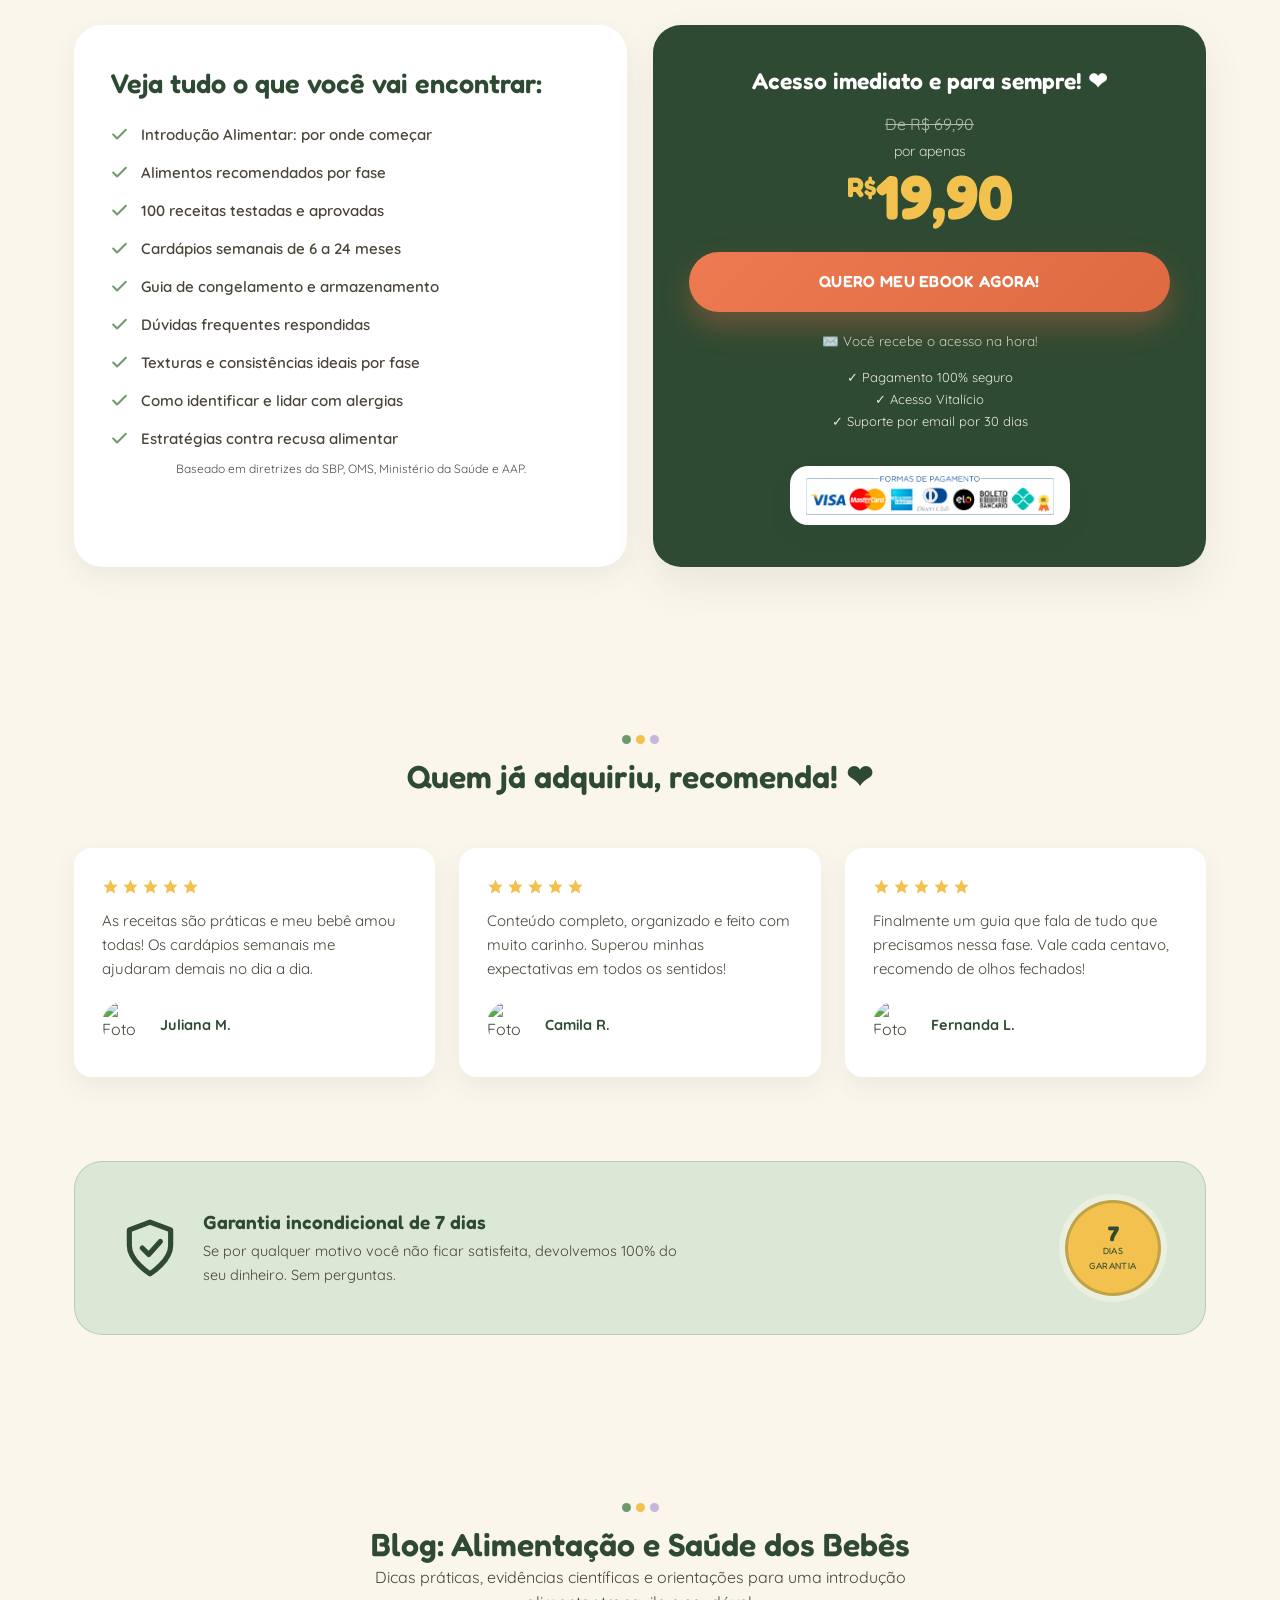
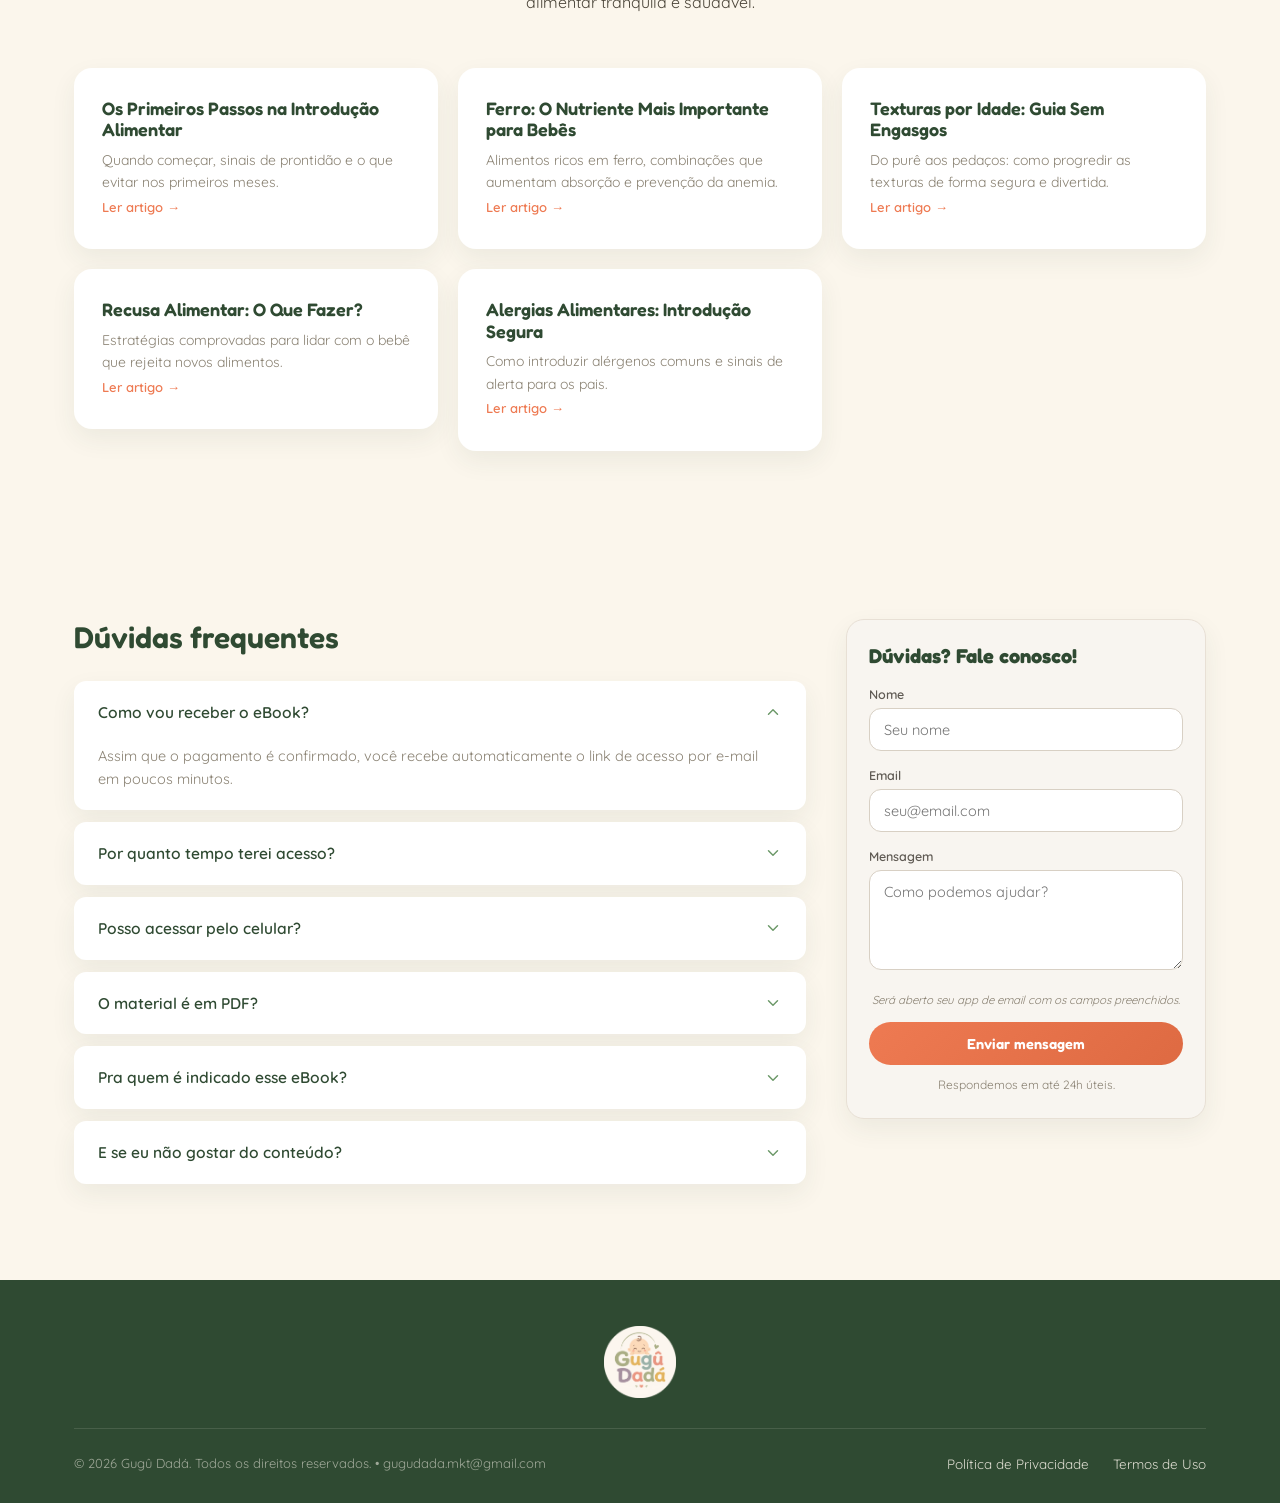
==== commit 04b280c9: "Design Paginas Foi alterado o design da imagens das páginas do ebook" ====
--- a/index.html
+++ b/index.html
@@ -55,12 +55,12 @@
   // Evento recomendado para landing de produto (ajuda em relatórios e remarketing)
   gtag('event', 'view_item', {
     currency: 'BRL',
-    value: 17.90,
+    value: 19.90,
     items: [{
       item_id: 'gugu-dada-ebook',
       item_name: 'Gugû Dadá - Guia Completo de Introdução Alimentar',
       item_category: 'eBooks / Introdução Alimentar',
-      price: 17.90
+      price: 19.90
     }]
   });
 </script>
@@ -81,7 +81,7 @@
   content_name: 'Gugû Dadá | Guia Completo de Introdução Alimentar',
   content_type: 'product',
   content_ids: ['ebook-introducao-alimentar'],
-  value: 17.90,
+  value: 19.90,
   currency: 'BRL'
 });
 </script>
@@ -109,7 +109,7 @@
   "offers": {
     "@type": "Offer",
     "priceCurrency": "BRL",
-    "price": "17.90",
+    "price": "19.90",
     "availability": "https://schema.org/InStock",
     "url": "https://www.seudominio.com.br/"
   }
@@ -129,7 +129,7 @@
   pointer-events: none;
   opacity: 0; /* hide until ready to prevent flash/stuck on reload */
   transition: opacity 120ms ease;
-  --p-opacity: 0.22;
+  --p-opacity: 0.25;
   --travel: 420px;
 }
 
@@ -156,7 +156,8 @@
 /* ANIMAÇÃO (uses CSS vars for responsive travel/opacity) */
 @keyframes float {
   0% { transform: translateY(0); opacity: 0; }
-  20% { opacity: var(--p-opacity); }
+  15% { opacity: var(--p-opacity); }
+  82% { opacity: var(--p-opacity); }
   100% { transform: translateY(var(--travel)); opacity: 0; }
 }
   /* =================== TOKENS =================== */
@@ -317,6 +318,7 @@
     padding-top:30px; 
     padding-bottom:60px; 
     position: relative; /* contains particles absolutely */
+    overflow: hidden; /* ensure particles (and any overflow) stay contained within hero */
   }
   .hero .container{
     display:grid;
@@ -411,9 +413,10 @@
   .section-head .bowl-dots{ margin-bottom:14px; justify-content:center; display:flex; }
   .section-head h2{ font-size:32px; }
 
-  .features-strip{ background:var(--cream-soft); }
-  .features-strip img { max-width: min(1020px, 100%); width: 100%; height: auto; display: block; margin: 0 auto 24px; border-radius: 14px; }
+  .features-strip{ background:var(--cream-soft);  }
+  .features-strip img { max-width: min(680px, 90%); width: 100%; height: auto; display: block; margin: 0 auto 24px; border-radius: 14px; }
   .features-grid{
+	margin-top: -70px;
     display:grid;
     grid-template-columns:repeat(5, 1fr);
     gap:22px;
@@ -473,6 +476,7 @@
     display:flex;
     flex-direction:column;
     justify-content:center;
+    align-items:center;
   }
   .price-card h3{
     color:var(--white);
@@ -488,19 +492,22 @@
   .price-label{ font-size:14px; opacity:.85; margin-bottom:4px; }
   .price-now{
     font-family:'Fredoka', sans-serif;
-    font-size:50px;
+    font-size:62px;
     font-weight:700;
     color:var(--yellow);
     margin-bottom:24px;
     line-height:1;
   }
-  .price-now sup{ font-size:24px; top:-1.1em; }
+  .price-now sup{ font-size:28px; top:-1.05em; }
   .price-card .btn{ width:100%; margin-bottom:6px; }
-  .price-card .secure-note{ color:rgba(251,246,236,0.75); }
-
-  .price-extras { margin: 16px 0 2px; font-size: 13px; line-height: 1.35; }
-  .price-benefits { list-style: none; margin: 0 0 8px 0; padding: 0; }
-  .price-benefits li { padding: 1px 0; color: rgba(251,246,236,0.92); }
+  .price-card .secure-note{ color:rgba(251,246,236,0.75); text-align:center; }
+
+  .price-extras { margin: 16px 0 2px; font-size: 13px; line-height: 1.35; text-align:center; }
+  .price-benefits { list-style: none; margin: 0 0 8px 0; padding: 0; text-align:center; }
+  .price-benefits li { padding: 2px 0; color: rgba(251,246,236,0.92); text-align:center; }
+
+  /* Center text in price-benefits (checklist-style), secure-note lines, and related as specified */
+  .price-card h3, .price-card .price-old, .price-card .price-label { text-align: center; }
   .mini-testimonial {
     background: rgba(251,246,236,0.12);
     border-radius: 6px;
@@ -516,7 +523,7 @@
     border-radius: var(--radius-md);
     padding: 10px 16px;
     box-shadow: var(--shadow-card);
-    margin-top: 18px;
+    margin-top: 28px;
     text-align: center;
     max-width: 280px;
     margin-left: auto;
@@ -591,6 +598,7 @@
     align-items:center;
     justify-content:space-between;
     gap:30px;
+    border: 1px solid rgba(47,74,50,0.18); /* borda leve e visível em volta do box */
   }
   .guarantee-left{ display:flex; align-items:center; gap:22px; }
   .guarantee-left .shield-icon{
@@ -604,7 +612,8 @@
     width:96px; height:96px;
     border-radius:50%;
     background:var(--yellow);
-    border:4px dashed var(--white);
+    border: 3px solid rgba(47,74,50,0.25);
+    box-shadow: 0 0 0 6px rgba(251,246,236,0.45);
     display:flex; flex-direction:column; align-items:center; justify-content:center;
     text-align:center;
     flex-shrink:0;
@@ -719,6 +728,33 @@
     text-align: center;
     margin-top: 10px;
   }
+  .form-hint {
+    font-size: 11.5px;
+    color: var(--text-light);
+    text-align: center;
+    margin: 4px 0 8px;
+    font-style: italic;
+  }
+  .btn-send:disabled {
+    opacity: 0.72;
+    cursor: wait;
+    transform: none !important;
+    box-shadow: none !important;
+  }
+  .form-success {
+    background: #e8f0e9;
+    border: 1px solid #6E9A6B;
+    color: #2F4A32;
+    padding: 13px 14px;
+    border-radius: 12px;
+    margin: 10px 0 4px;
+    font-size: 13.5px;
+    text-align: center;
+    line-height: 1.45;
+  }
+  .form-success p {
+    margin: 3px 0;
+  }
 
   /* =================== FOOTER =================== */
   footer{
@@ -749,7 +785,7 @@
     .faq-final-grid { grid-template-columns: 1fr; gap: 28px; }
     .hero-visual .cover-frame { width: 88%; max-width: 360px; }
     .hero-visual .blob { width: 300px; height: 300px; }
-    .features-strip img { max-width: 100%; }
+    .features-strip img { max-width: min(620px, 92%); }
   }
 
   /* Mobile principal (landscape + portrait) */
@@ -891,9 +927,9 @@
     margin: 0 auto;
     display: block;
   }
-    .price-now { font-size: 44px; }
+    .price-now { font-size: 52px; }
     .price-card { padding: 32px 26px; }
-    .features-strip img { max-width: 100%; }
+    .features-strip img { max-width: min(620px, 92%); }
   }
 
   /* Small mobile (iPhone etc) */
@@ -903,7 +939,7 @@
 
     .features-grid { grid-template-columns: 1fr; }
 
-    .price-now { font-size: 38px; }
+    .price-now { font-size: 46px; }
     .checklist-card, .price-card { padding: 28px 22px; }
     .price-extras { font-size: 12px; }
     .mini-testimonial { font-size: 10.5px; padding: 6px 8px; }
@@ -911,7 +947,7 @@
     .hero-visual .cover-frame img { max-height: 380px; }
     .hero-visual .blob { display: none; }
     .eyebrow { font-size: 10.5px; padding: 6px 12px; letter-spacing: .2px; }
-    .payment-box { max-width: 100%; padding: 8px 12px; margin-top: 12px; }
+    .payment-box { max-width: 100%; padding: 8px 12px; margin-top: 18px; }
   }
 
   /* Very small screens */
@@ -960,10 +996,10 @@
     .particles {
       height: 210px;
       --travel: 210px;
-      --p-opacity: 0.10; /* lower/subtle opacity */
+      --p-opacity: 0.32; /* raised for better mobile perceptibility (not distracting) */
     }
     .particles span {
-      font-size: 11px; /* smaller size */
+      font-size: 16px; /* increased for mobile visibility (15-18px range) */
     }
   }
 </style>
@@ -973,7 +1009,7 @@
 <!-- ============ HEADER ============ -->
 <header class="site-header" id="topo">
   <div class="header-inner">
-    <a href="#topo" class="logo">
+    <a href="#" class="logo">
       <img src="img/Logo.png" alt="Gugû Dadá" class="logo-img">
     </a>
 
@@ -982,7 +1018,7 @@
 
     <nav id="main-nav" class="main-nav" aria-label="Navegação principal">
       <ul>
-        <li><a href="#topo">Início</a></li>
+        <li><a href="#">Início</a></li>
         <li><a href="#conteudo">Sobre o eBook</a></li>
         <li><a href="#blog">Blog</a></li>
         <li><a href="#faq">FAQ</a></li>
@@ -997,6 +1033,65 @@
     </div>
   </div>
 </header>
+
+<script>
+(function() {
+  const menuToggle = document.getElementById('menu-toggle');
+  const nav = document.querySelector('.main-nav');
+  const label = document.querySelector('.menu-toggle-label');
+  if (!menuToggle || !nav || !label) return;
+
+  function setOpen(isOpen) {
+    menuToggle.checked = isOpen;
+    if (isOpen) {
+      nav.classList.add('open');
+    } else {
+      nav.classList.remove('open');
+    }
+    label.setAttribute('aria-expanded', isOpen ? 'true' : 'false');
+  }
+
+  setOpen(false);
+
+  menuToggle.addEventListener('change', () => {
+    setOpen(menuToggle.checked);
+  });
+
+  label.addEventListener('click', function() {
+    requestAnimationFrame(() => {
+      setOpen(menuToggle.checked);
+    });
+  });
+
+  nav.querySelectorAll('a').forEach(link => {
+    link.addEventListener('click', (e) => {
+      setOpen(false);
+      // Ensure "Início" and top links always scroll to very top on index
+      const href = link.getAttribute('href');
+      if (href === '#' || href === '#topo') {
+        // Allow default for most cases, but force top scroll if needed
+        setTimeout(() => {
+          window.scrollTo({ top: 0, behavior: 'smooth' });
+        }, 10);
+      }
+    });
+  });
+
+  document.addEventListener('click', (e) => {
+    if (nav.classList.contains('open') &&
+        !nav.contains(e.target) &&
+        !label.contains(e.target)) {
+      setOpen(false);
+    }
+  });
+
+  document.addEventListener('keydown', (e) => {
+    if (e.key === 'Escape' && nav.classList.contains('open')) {
+      setOpen(false);
+    }
+  });
+})();
+</script>
 
 <main>
 
@@ -1043,7 +1138,7 @@
       <div class="section-head">
         <span class="bowl-dots"><span></span><span></span><span></span></span>
         <h2>Tudo o que você precisa em um só lugar!</h2>
-        <img src="img/paginas.png" alt="Ilustração de introdução alimentar" style="margin: 0 auto 24px;">
+        <img src="img/paginas.png" alt="Ilustração de introdução alimentar" style="margin: 0 auto 24px; max-width: min(680px, 90%);">
       </div>
 
       <div class="features-grid">
@@ -1085,40 +1180,36 @@
             <li><svg viewBox="0 0 24 24" fill="none" stroke="#6E9A6B" stroke-width="2.5" stroke-linecap="round" stroke-linejoin="round"><polyline points="20 6 9 17 4 12"/></svg> Cardápios semanais de 6 a 24 meses</li>
             <li><svg viewBox="0 0 24 24" fill="none" stroke="#6E9A6B" stroke-width="2.5" stroke-linecap="round" stroke-linejoin="round"><polyline points="20 6 9 17 4 12"/></svg> Guia de congelamento e armazenamento</li>
             <li><svg viewBox="0 0 24 24" fill="none" stroke="#6E9A6B" stroke-width="2.5" stroke-linecap="round" stroke-linejoin="round"><polyline points="20 6 9 17 4 12"/></svg> Dúvidas frequentes respondidas</li>
-            <li><svg viewBox="0 0 24 24" fill="none" stroke="#6E9A6B" stroke-width="2.5" stroke-linecap="round" stroke-linejoin="round"><polyline points="20 6 9 17 4 12"/></svg> E muito mais!</li>
             <li><svg viewBox="0 0 24 24" fill="none" stroke="#6E9A6B" stroke-width="2.5" stroke-linecap="round" stroke-linejoin="round"><polyline points="20 6 9 17 4 12"/></svg> Texturas e consistências ideais por fase</li>
             <li><svg viewBox="0 0 24 24" fill="none" stroke="#6E9A6B" stroke-width="2.5" stroke-linecap="round" stroke-linejoin="round"><polyline points="20 6 9 17 4 12"/></svg> Como identificar e lidar com alergias</li>
-            <li><svg viewBox="0 0 24 24" fill="none" stroke="#6E9A6B" stroke-width="2.5" stroke-linecap="round" stroke-linejoin="round"><polyline points="20 6 9 17 4 12"/></svg> Estratégias contra recusa alimentar</li>
-            <li><svg viewBox="0 0 24 24" fill="none" stroke="#6E9A6B" stroke-width="2.5" stroke-linecap="round" stroke-linejoin="round"><polyline points="20 6 9 17 4 12"/></svg> Lista de compras + porções por idade</li>
-          </ul>
+            <li><svg viewBox="0 0 24 24" fill="none" stroke="#6E9A6B" stroke-width="2.5" stroke-linecap="round" stroke-linejoin="round"><polyline points="20 6 9 17 4 12"/></svg> Estratégias contra recusa alimentar</li>          
+		  </ul>
+		  <p style="font-size:12px; opacity:0.7; margin-top:8px; text-align:center; color:black">Baseado em diretrizes da SBP, OMS, Ministério da Saúde e AAP.</p>
         </div>
 
         <div class="price-card">
           <h3>Acesso imediato e para sempre! ❤</h3>
-          <p class="price-old">De R$ 67,90</p>
+          <p class="price-old">De R$ 69,90</p>
           <p class="price-label">por apenas</p>
-          <p class="price-now"><sup>R$</sup>17,90</p>
+          <p class="price-now"><sup>R$</sup>19,90</p>
           <!-- LINK A SUBSTITUIR: link de checkout -->
           <a href="#" class="btn btn-primary btn-block">QUERO MEU EBOOK AGORA!</a>
-          <p class="secure-note">🔒 Pagamento 100% seguro</p>
-          <p class="secure-note">✉️ Você recebe o acesso na hora!</p>
+          <p class="secure-note" style="text-align:center;">✉️ Você recebe o acesso na hora!</p>
 
           <div class="price-extras">
             <ul class="price-benefits">
-              <li>✓ Acesso vitalício + atualizações grátis</li>
-              <li>✓ Bônus: cardápios imprimíveis + lista de compras</li>
+              <li>✓ Pagamento 100% seguro</li>
+              <li>✓ Acesso Vitalício</li>
               <li>✓ Suporte por email por 30 dias</li>
             </ul>
-            <div class="mini-testimonial">“Salvou minha rotina com o bebê de 7 meses!” — Fernanda L.</div>
-            <div class="mini-testimonial">“Melhor investimento para a saúde do meu filho.” — Roberta S.</div>
           </div>
 
           <!-- Pagamento (larger, placed lower in card) -->
-          <div class="payment-box" style="margin-top:12px;">
+          <div class="payment-box" style="margin-top:24px;">
             <img src="img/pagamento.webp" alt="Métodos de pagamento aceitos (PIX, cartões)" style="max-width: 100%; width:100%; height:auto; display:block; margin: 0 auto;">
           </div>
 
-          <p style="font-size:10px; opacity:0.7; margin-top:8px; text-align:center;">Baseado em diretrizes da SBP, OMS, Ministério da Saúde e AAP.</p>
+
         </div>
 
       </div>
@@ -1309,7 +1400,7 @@
 
       <div class="contact-side">
         <h3 class="side-title">Dúvidas? Fale conosco!</h3>
-        <form id="fale-conosco" class="contact-form" action="mailto:gugudada.mkt@gmail.com" method="post" enctype="text/plain">
+        <form id="fale-conosco" class="contact-form">
           <div class="form-group">
             <label for="nome">Nome</label>
             <input type="text" id="nome" name="nome" placeholder="Seu nome" required>
@@ -1322,8 +1413,13 @@
             <label for="mensagem">Mensagem</label>
             <textarea id="mensagem" name="mensagem" rows="4" placeholder="Como podemos ajudar?" required></textarea>
           </div>
+          <p class="form-hint">Será aberto seu app de email com os campos preenchidos.</p>
           <button type="submit" class="btn-send">Enviar mensagem</button>
         </form>
+        <div id="form-success" class="form-success" style="display:none;">
+          <p><strong>✅ Pronto!</strong> Seu app de email foi aberto com a mensagem pré-preenchida.</p>
+          <p style="margin:6px 0 0; font-size:12px;">Se não abriu, copie os dados e envie manualmente para <a href="mailto:gugudada.mkt@gmail.com" style="color:inherit; text-decoration:underline;">gugudada.mkt@gmail.com</a>.</p>
+        </div>
         <p class="form-note">Respondemos em até 24h úteis.</p>
       </div>
 
@@ -1352,7 +1448,7 @@
 <!-- Barra de compra fixa (só aparece no mobile via CSS) - ótima para conversão -->
 <!-- LINK A SUBSTITUIR: troque o href por seu link de checkout em TODOS os lugares -->
 <div class="mobile-sticky-cta">
-  <a href="#">🔥 QUERO MEU EBOOK AGORA por R$ 17,90</a>
+  <a href="#">🔥 QUERO MEU EBOOK AGORA por R$ 19,90</a>
 </div>
 
 <!-- Policy / Terms Modals -->
@@ -1372,80 +1468,24 @@
 </div>
 
 <script>
-// ROBUST MOBILE MENU: JS toggle + 'open' class + full ARIA (fixes checkbox ~ selector failures).
-// Logic: label click toggles native checkbox -> 'change' updates class+aria.
-// All closes (link/out/esc) call setOpen(false) which syncs checked + class + aria.
-// Tested mentally: open/close cycles, outside clicks, esc, link nav, no race conditions.
-(function() {
-  const menuToggle = document.getElementById('menu-toggle');
-  const nav = document.querySelector('.main-nav');
-  const label = document.querySelector('.menu-toggle-label');
-  if (!menuToggle || !nav || !label) return;
-
-  function setOpen(isOpen) {
-    menuToggle.checked = isOpen;
-    if (isOpen) {
-      nav.classList.add('open');
-    } else {
-      nav.classList.remove('open');
-    }
-    label.setAttribute('aria-expanded', isOpen ? 'true' : 'false');
-  }
-
-  // Initial state
-  setOpen(false);
-
-  // User toggle via checkbox (label click triggers this reliably)
-  menuToggle.addEventListener('change', () => {
-    setOpen(menuToggle.checked);
-  });
-
-  // Extra direct click on label for ultra reliability (ensures class even if timing)
-  label.addEventListener('click', function(e) {
-    // Native for= will have toggled checked by the time handler runs in most browsers.
-    // Use rAF + explicit to guarantee sync.
-    requestAnimationFrame(() => {
-      setOpen(menuToggle.checked);
-    });
-  });
-
-  // Fecha ao clicar link da nav (close immediately)
-  nav.querySelectorAll('a').forEach(link => {
-    link.addEventListener('click', () => {
-      setOpen(false);
-    });
-  });
-
-  // Fecha ao clicar fora
-  document.addEventListener('click', (e) => {
-    if (nav.classList.contains('open') &&
-        !nav.contains(e.target) &&
-        !label.contains(e.target)) {
-      setOpen(false);
-    }
-  });
-
-  // ESC fecha
-  document.addEventListener('keydown', (e) => {
-    if (e.key === 'Escape' && nav.classList.contains('open')) {
-      setOpen(false);
-    }
-  });
-})();
-
 // Particles: force clean start after load (initial opacity:0 + .ready class).
 // Prevents "stuck" flash between header/hero on reload. Animation starts only after paint.
+// IMPORTANT: clear inline opacity so keyframes can use var(--p-opacity) for mobile/desktop visibility.
 (function() {
   const particles = document.querySelector('.particles');
   if (!particles) return;
 
   // Use DOMContentLoaded + tiny timeout to guarantee styles applied, no initial visible opacity
   const startParticles = () => {
-    // Ensure spans are at 0 before kicking animation
+    // Set temp 0 (css already does), then clear inline after ready so animation fully controls opacity via --p-opacity var
     particles.querySelectorAll('span').forEach(s => { s.style.opacity = '0'; });
     // Trigger the ready state which fades container in + starts keyframes from 0%
     requestAnimationFrame(() => {
       particles.classList.add('ready');
+      // Clear inline opacity forcing so CSS animation keyframes apply the var(--p-opacity)
+      requestAnimationFrame(() => {
+        particles.querySelectorAll('span').forEach(s => { s.style.opacity = ''; });
+      });
     });
   };
 
@@ -1550,6 +1590,82 @@
   document.getElementById('policy-modal').style.display = 'none';
 }
 
+// Robust contact form handler for static site (mailto with graceful UX + loading)
+// Replaces unreliable native mailto form submission.
+(function() {
+  const form = document.getElementById('fale-conosco');
+  if (!form) return;
+
+  form.addEventListener('submit', function(e) {
+    e.preventDefault();
+
+    const nomeEl = document.getElementById('nome');
+    const emailEl = document.getElementById('email');
+    const msgEl = document.getElementById('mensagem');
+    const btn = form.querySelector('.btn-send');
+    const success = document.getElementById('form-success');
+    if (success) success.style.display = 'none';
+    if (!nomeEl || !emailEl || !msgEl || !btn) return;
+
+    const nome = nomeEl.value.trim();
+    const email = emailEl.value.trim();
+    const mensagem = msgEl.value.trim();
+
+    // Loading state (nicer UX)
+    const originalText = btn.textContent;
+    btn.textContent = 'Abrindo app de email...';
+    btn.disabled = true;
+
+    // Build clean mailto with proper encoding
+    const subject = encodeURIComponent(`Contato via site - ${nome}`);
+    const bodyLines = [
+      `Nome: ${nome}`,
+      `Email: ${email}`,
+      '',
+      'Mensagem:',
+      mensagem,
+      '',
+      '---',
+      'Enviado pelo formulário do site Gugû Dadá.'
+    ];
+    const body = encodeURIComponent(bodyLines.join('\n'));
+    const mailtoLink = `mailto:gugudada.mkt@gmail.com?subject=${subject}&body=${body}`;
+
+    // Open mail client (works in most browsers; user must have default email app)
+    // Use setTimeout for visual loading feedback + to let browser process
+    setTimeout(function() {
+      try {
+        window.location.href = mailtoLink;
+      } catch (err) {
+        // Fallback: try creating a link and clicking (rarely needed)
+        const a = document.createElement('a');
+        a.href = mailtoLink;
+        a.target = '_self';
+        document.body.appendChild(a);
+        a.click();
+        document.body.removeChild(a);
+      }
+
+      // Show success UI
+      const success = document.getElementById('form-success');
+      if (success) success.style.display = 'block';
+
+      // Reset form fields for next use
+      form.reset();
+
+      // Update button briefly then restore
+      btn.textContent = 'Email aberto! ✓';
+
+      setTimeout(function() {
+        if (btn) {
+          btn.textContent = originalText;
+          btn.disabled = false;
+        }
+      }, 2200);
+    }, 420);
+  });
+})();
+
 </script>
 
 </body>
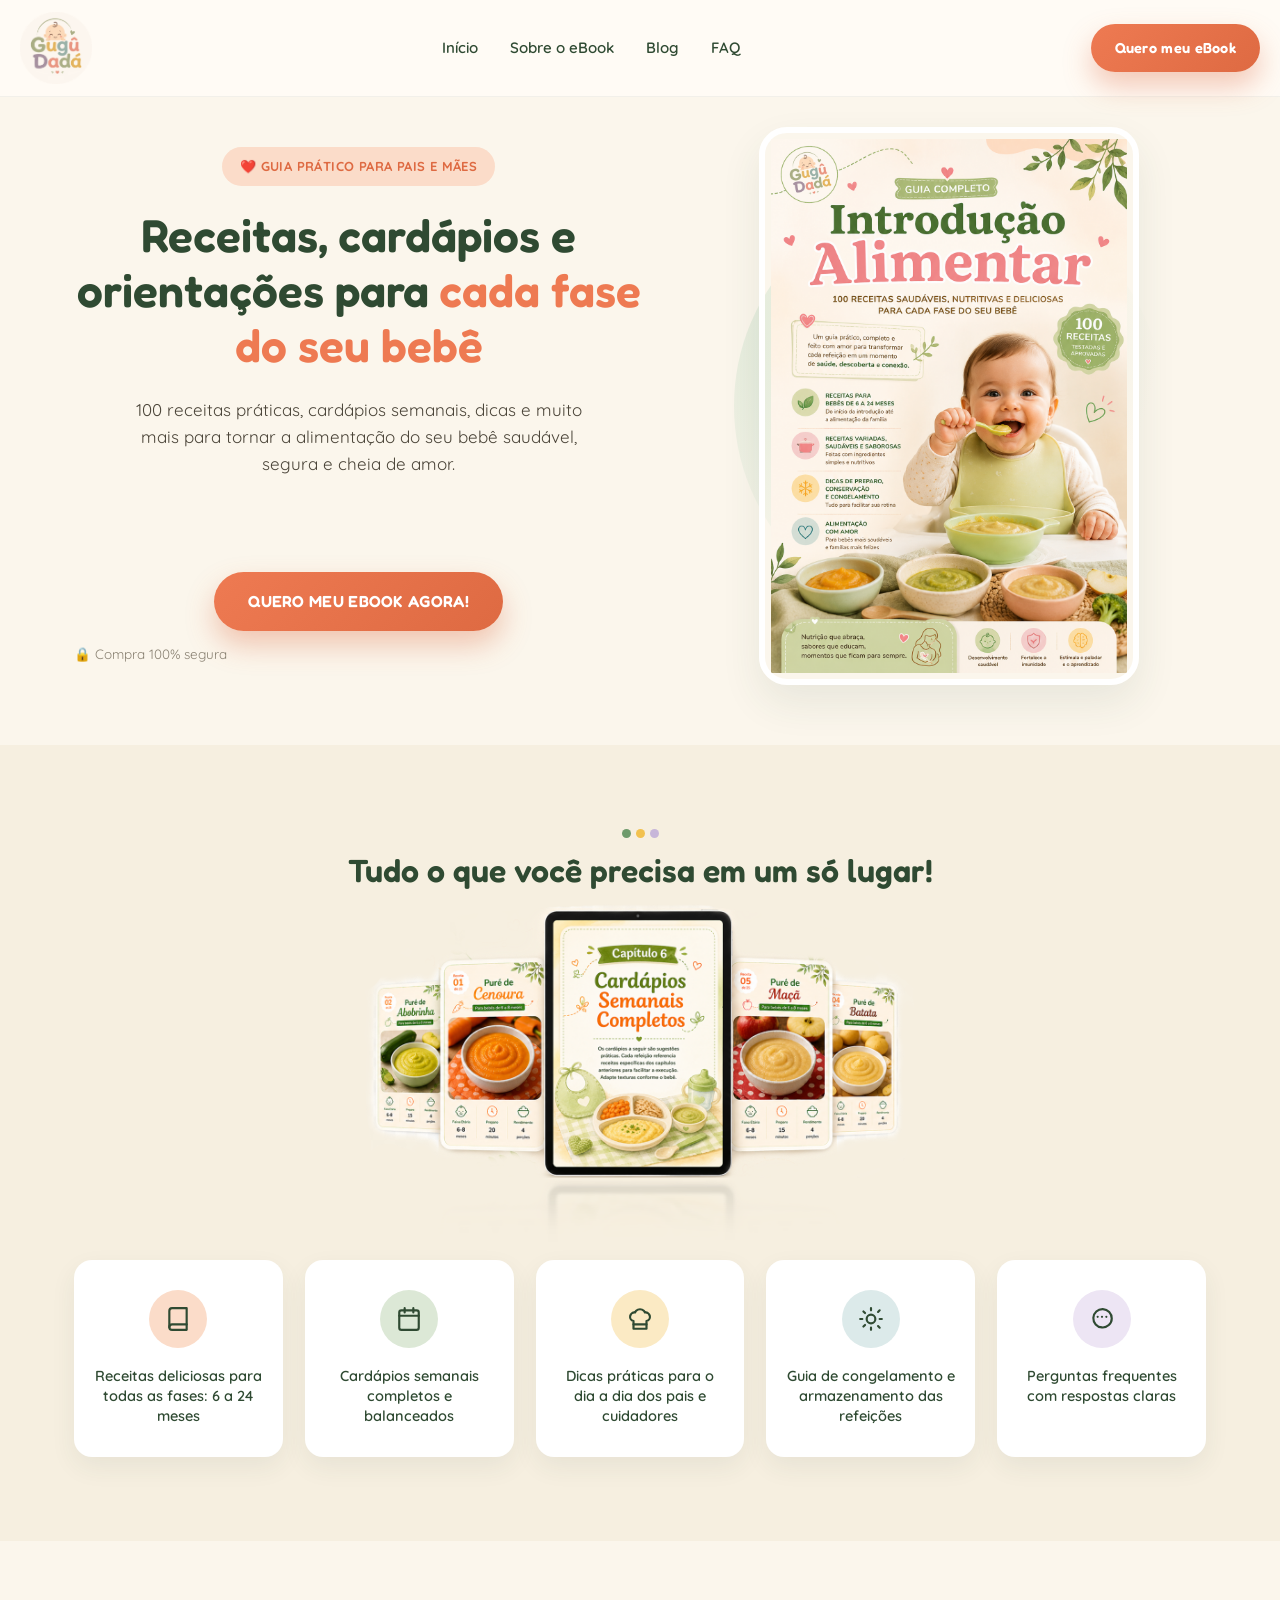
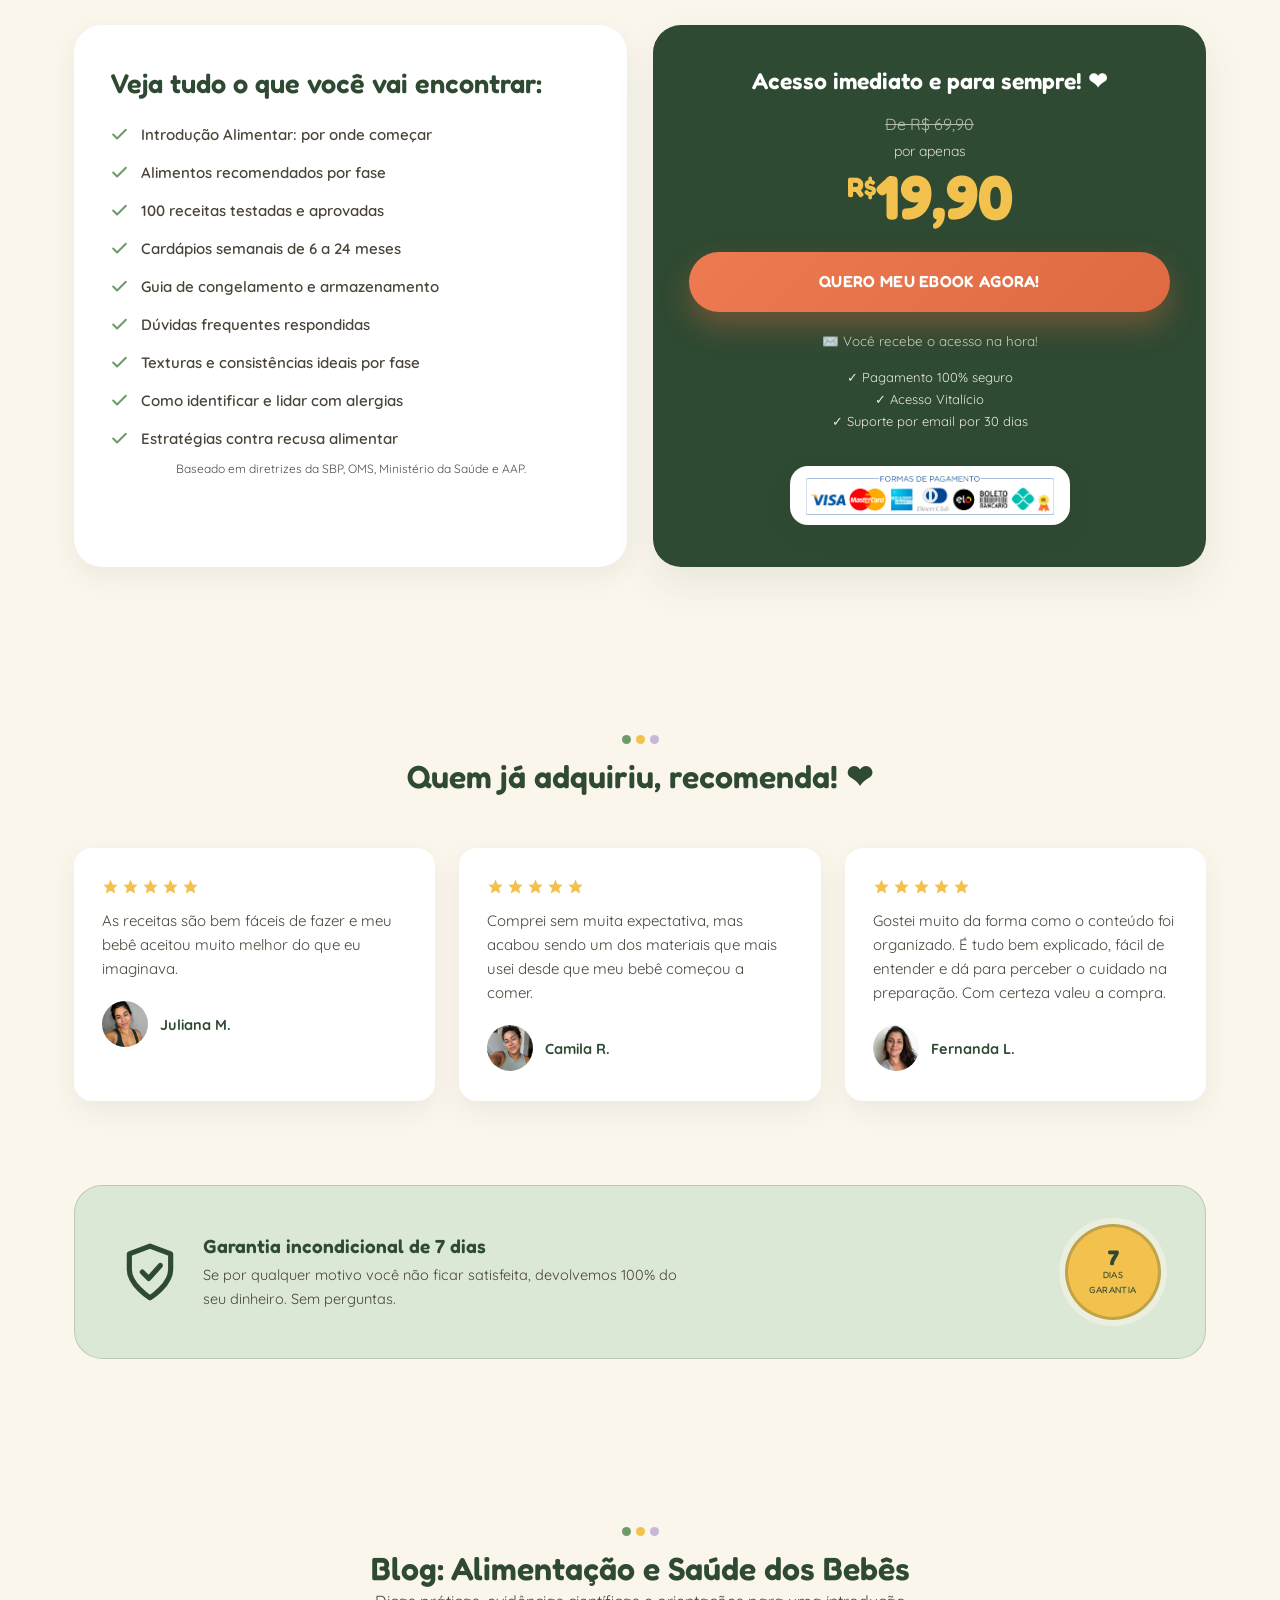
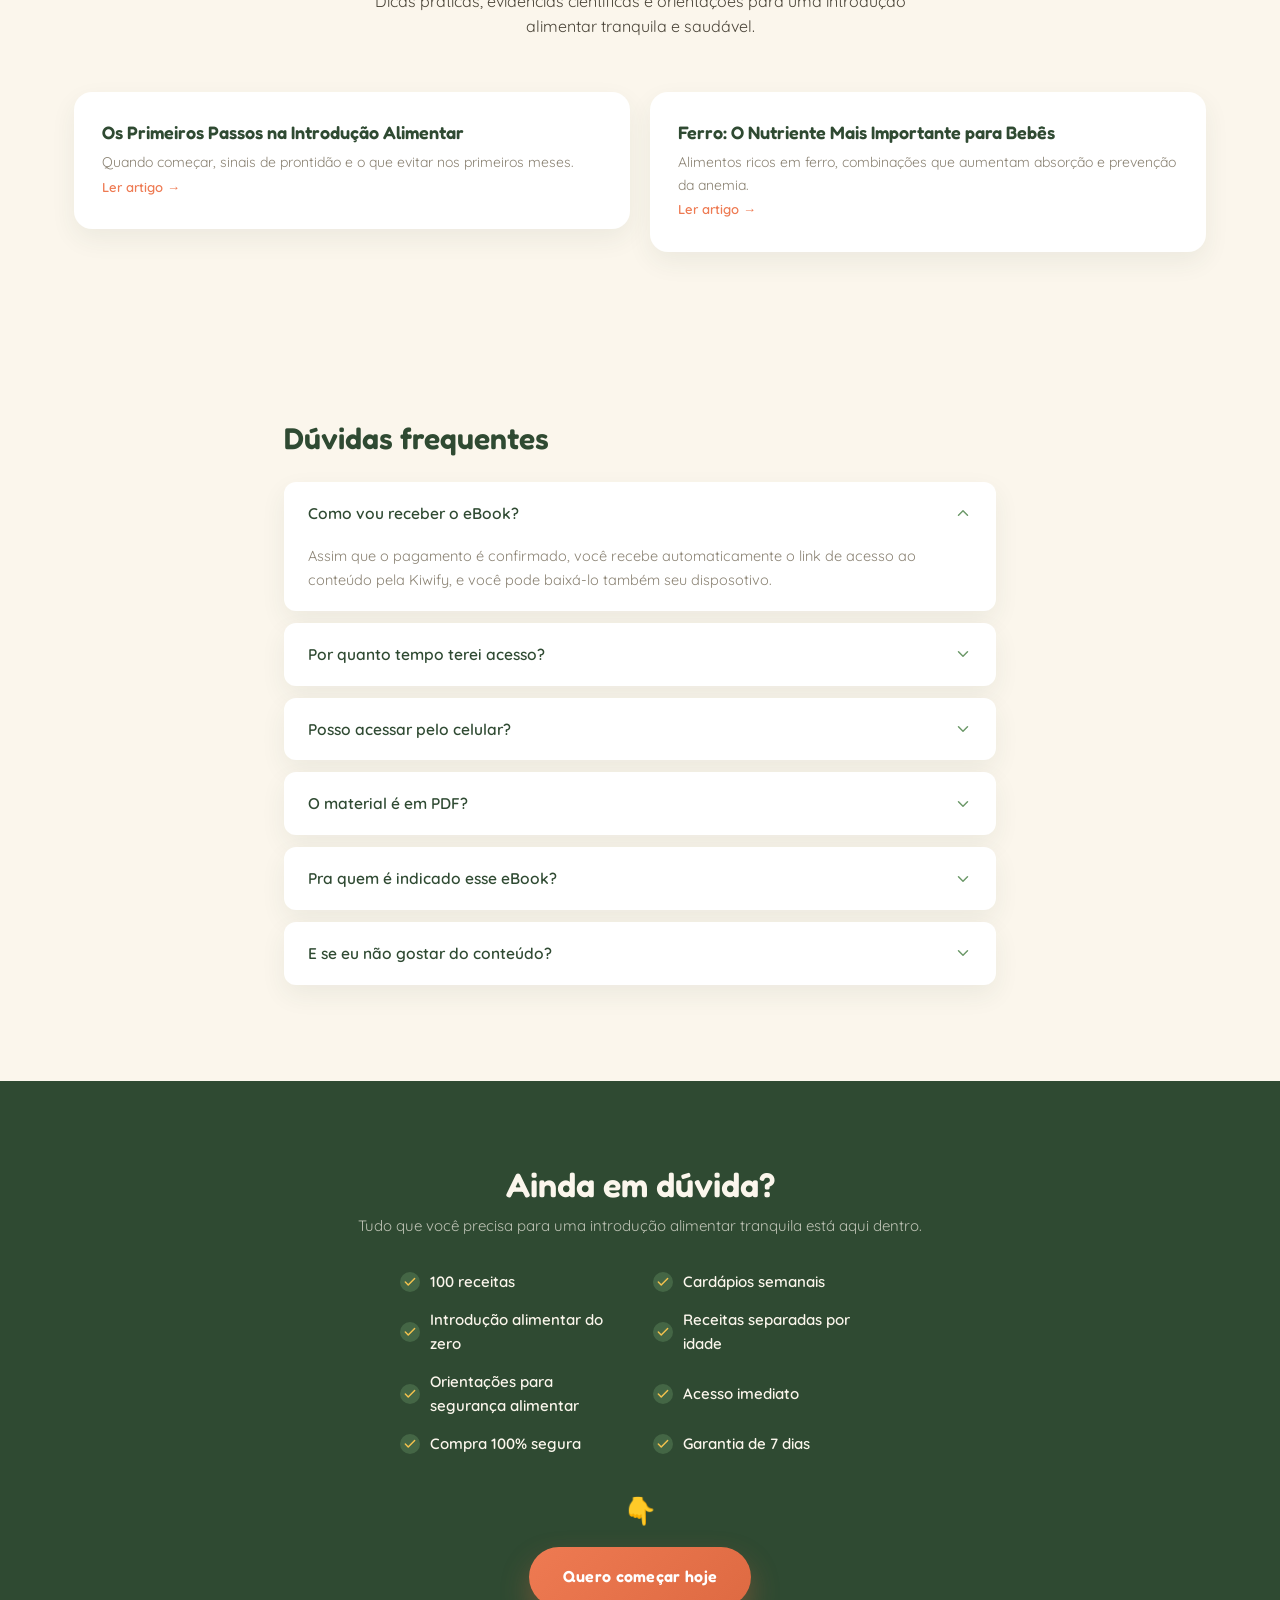
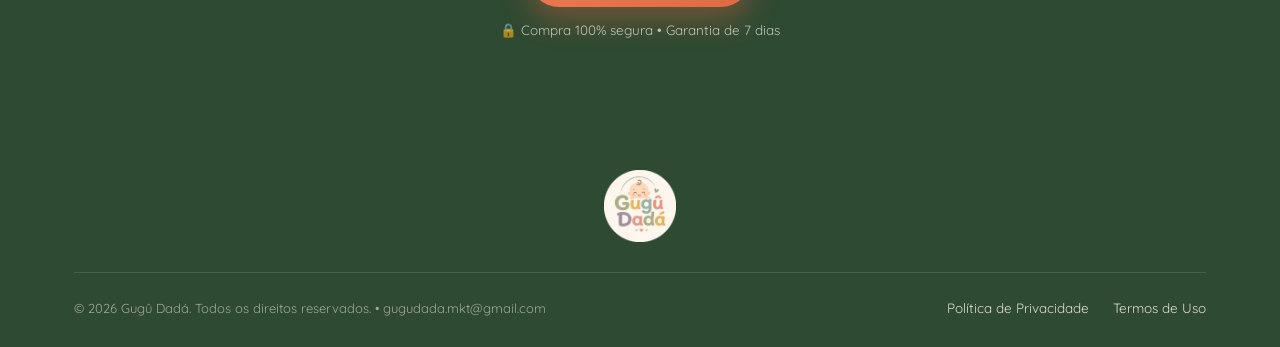
==== commit 0e39211e: "Alteração Final v1 Retirado formulario de email" ====
--- a/index.html
+++ b/index.html
@@ -623,12 +623,10 @@
   .guarantee-seal strong{ font-size:21px; line-height:1; font-weight:700; }
   .guarantee-seal span{ font-size:9px; letter-spacing:.4px; }
 
-  /* =================== FAQ + CTA FINAL =================== */
+  /* =================== FAQ =================== */
   .faq-final-grid{
-    display:grid;
-    grid-template-columns:1fr 360px;
-    gap:40px;
-    align-items:start;
+    max-width:760px;
+    margin:0 auto;
   }
   .faq-final-grid h2{ font-size:30px; margin-bottom:26px; }
   .faq-item{
@@ -658,102 +656,75 @@
     color:var(--text-light);
   }
 
-  .contact-side {
-    background: #f8f5f0;
-    border: 1px solid #e8e0d5;
-    border-radius: 18px;
-    padding: 24px 22px;
-    box-shadow: var(--shadow-card);
-  }
-  .side-title {
-    font-family: 'Fredoka', sans-serif;
-    font-size: 20px;
-    font-weight: 700;
-    color: var(--green-deep);
-    margin-bottom: 16px;
-  }
-  .contact-form .form-group {
-    margin-bottom: 14px;
-  }
-  .contact-form label {
-    display: block;
-    font-size: 12.5px;
-    font-weight: 600;
-    color: #5f5a53;
-    margin-bottom: 4px;
-  }
-  .contact-form input,
-  .contact-form textarea {
-    width: 100%;
-    padding: 11px 14px;
-    border: 1px solid #d8d0c4;
-    border-radius: 12px;
-    font-size: 14.5px;
-    font-family: inherit;
-    background: #fff;
-    color: var(--text);
-    transition: border-color .2s ease;
-  }
-  .contact-form input:focus,
-  .contact-form textarea:focus {
-    border-color: var(--green);
-    outline: none;
-    box-shadow: 0 0 0 3px rgba(110, 154, 107, 0.1);
-  }
-  .contact-form textarea {
-    min-height: 90px;
-    resize: vertical;
-  }
-  .btn-send {
-    width: 100%;
-    background: linear-gradient(135deg, var(--peach), var(--peach-dark));
-    color: var(--white);
-    border: none;
-    padding: 13px 18px;
-    border-radius: 999px;
-    font-size: 14.5px;
-    font-weight: 600;
-    font-family: 'Fredoka', sans-serif;
-    cursor: pointer;
-    margin-top: 4px;
-    transition: transform .18s ease, box-shadow .18s ease;
-  }
-  .btn-send:hover {
-    transform: translateY(-1px);
-    box-shadow: 0 6px 16px rgba(222, 106, 66, 0.35);
-  }
-  .form-note {
-    font-size: 12px;
-    color: var(--text-light);
-    text-align: center;
-    margin-top: 10px;
-  }
-  .form-hint {
-    font-size: 11.5px;
-    color: var(--text-light);
-    text-align: center;
-    margin: 4px 0 8px;
-    font-style: italic;
-  }
-  .btn-send:disabled {
-    opacity: 0.72;
-    cursor: wait;
-    transform: none !important;
-    box-shadow: none !important;
-  }
-  .form-success {
-    background: #e8f0e9;
-    border: 1px solid #6E9A6B;
-    color: #2F4A32;
-    padding: 13px 14px;
-    border-radius: 12px;
-    margin: 10px 0 4px;
-    font-size: 13.5px;
-    text-align: center;
-    line-height: 1.45;
-  }
-  .form-success p {
-    margin: 3px 0;
+  /* =================== CTA FINAL (Ainda em dúvida?) =================== */
+  .final-cta{
+    background:var(--green-deep);
+    position:relative;
+    overflow:hidden;
+    isolation:isolate;
+  }
+  .final-cta::before,
+  .final-cta::after{
+    content:'';
+    position:absolute;
+    border-radius:50%;
+    filter:blur(2px);
+    z-index:0;
+  }
+
+  .final-cta-card{
+    position:relative;
+    z-index:1;
+    max-width:640px;
+    margin:0 auto;
+    text-align:center;
+  }
+  .final-cta-card .bowl-dots{ justify-content:center; margin-bottom:16px; }
+  .final-cta-card h2{
+    color:var(--cream);
+    font-size:34px;
+    margin-bottom:8px;
+  }
+  .final-cta-sub{
+    color:rgba(251,246,236,0.7);
+    font-size:15px;
+    margin-bottom:32px;
+  }
+  .final-cta-list{
+    display:grid;
+    grid-template-columns:1fr 1fr;
+    gap:14px 26px;
+    text-align:left;
+    max-width:480px;
+    margin:0 auto 34px;
+  }
+  .final-cta-list li{
+    display:flex;
+    align-items:center;
+    gap:10px;
+    color:var(--cream);
+    font-size:15px;
+    font-weight:600;
+  }
+  .final-cta-list li svg{
+    flex-shrink:0;
+    width:20px; height:20px;
+    background:rgba(110,154,107,0.35);
+    border-radius:50%;
+    padding:3px;
+  }
+  .final-cta-arrow{
+    font-size:26px;
+    margin-bottom:16px;
+    animation:ctaBounce 1.8s infinite ease-in-out;
+  }
+  @keyframes ctaBounce{
+    0%,100%{ transform:translateY(0); }
+    50%{ transform:translateY(6px); }
+  }
+  .final-cta .secure-note{
+    justify-content:center;
+    color:rgba(251,246,236,0.7);
   }
 
   /* =================== FOOTER =================== */
@@ -782,7 +753,6 @@
     .features-grid { grid-template-columns: repeat(3, 1fr); }
     .showcase-grid { grid-template-columns: 1fr; gap: 22px; }
     .testimonials-grid { grid-template-columns: 1fr; }
-    .faq-final-grid { grid-template-columns: 1fr; gap: 28px; }
     .hero-visual .cover-frame { width: 88%; max-width: 360px; }
     .hero-visual .blob { width: 300px; height: 300px; }
     .features-strip img { max-width: min(620px, 92%); }
@@ -790,6 +760,9 @@
 
   /* Mobile principal (landscape + portrait) */
   @media (max-width: 760px) {
+    .final-cta-list { grid-template-columns: 1fr; max-width: 320px; }
+    .final-cta-card h2 { font-size: 27px; }
+
     .site-header { background: #FFFBF5; }
     .logo-img { height: 52px; }
 
@@ -1022,7 +995,6 @@
         <li><a href="#conteudo">Sobre o eBook</a></li>
         <li><a href="#blog">Blog</a></li>
         <li><a href="#faq">FAQ</a></li>
-        <li><a href="#fale-conosco">Fale Conosco!</a></li>
         <li class="mobile-nav-cta"><a href="#" class="btn btn-primary">Quero meu eBook</a></li>
       </ul>
     </nav>
@@ -1233,10 +1205,10 @@
             <svg viewBox="0 0 24 24"><polygon points="12 2 15 9 22 9.5 17 14.5 18.5 22 12 18 5.5 22 7 14.5 2 9.5 9 9"/></svg>
             <svg viewBox="0 0 24 24"><polygon points="12 2 15 9 22 9.5 17 14.5 18.5 22 12 18 5.5 22 7 14.5 2 9.5 9 9"/></svg>
           </div>
-          <p class="quote">As receitas são práticas e meu bebê amou todas! Os cardápios semanais me ajudaram demais no dia a dia.</p>
+          <p class="quote">As receitas são bem fáceis de fazer e meu bebê aceitou muito melhor do que eu imaginava.</p>
           <div class="testimonial-author">
             <!-- IMAGEM A SUBSTITUIR: foto real da cliente (círculo 120x120px). Use fotos de verdade de clientes ou avatares bonitos -->
-            <img src="https://placehold.co/120x120/DCE8D6/2F4A32?text=J" alt="Foto de Juliana M." loading="lazy">
+            <img src="img/r1.png" alt="Foto de Juliana M." loading="lazy">
             <strong>Juliana M.</strong>
           </div>
         </div>
@@ -1249,9 +1221,9 @@
             <svg viewBox="0 0 24 24"><polygon points="12 2 15 9 22 9.5 17 14.5 18.5 22 12 18 5.5 22 7 14.5 2 9.5 9 9"/></svg>
             <svg viewBox="0 0 24 24"><polygon points="12 2 15 9 22 9.5 17 14.5 18.5 22 12 18 5.5 22 7 14.5 2 9.5 9 9"/></svg>
           </div>
-          <p class="quote">Conteúdo completo, organizado e feito com muito carinho. Superou minhas expectativas em todos os sentidos!</p>
+          <p class="quote">Comprei sem muita expectativa, mas acabou sendo um dos materiais que mais usei desde que meu bebê começou a comer.</p>
           <div class="testimonial-author">
-            <img src="https://placehold.co/120x120/FBDCC9/2F4A32?text=C" alt="Foto de Camila R." loading="lazy">
+            <img src="img/r2.png" alt="Foto de Camila R." loading="lazy">
             <strong>Camila R.</strong>
           </div>
         </div>
@@ -1264,9 +1236,9 @@
             <svg viewBox="0 0 24 24"><polygon points="12 2 15 9 22 9.5 17 14.5 18.5 22 12 18 5.5 22 7 14.5 2 9.5 9 9"/></svg>
             <svg viewBox="0 0 24 24"><polygon points="12 2 15 9 22 9.5 17 14.5 18.5 22 12 18 5.5 22 7 14.5 2 9.5 9 9"/></svg>
           </div>
-          <p class="quote">Finalmente um guia que fala de tudo que precisamos nessa fase. Vale cada centavo, recomendo de olhos fechados!</p>
+          <p class="quote">Gostei muito da forma como o conteúdo foi organizado. É tudo bem explicado, fácil de entender e dá para perceber o cuidado na preparação. Com certeza valeu a compra.</p>
           <div class="testimonial-author">
-            <img src="https://placehold.co/120x120/F2C14E/2F4A32?text=F" alt="Foto de Fernanda L." loading="lazy">
+            <img src="img/r3.png" alt="Foto de Fernanda L." loading="lazy">
             <strong>Fernanda L.</strong>
           </div>
         </div>
@@ -1322,7 +1294,7 @@
             <span style="color:var(--peach); font-weight:600; font-size:13px;">Ler artigo →</span>
           </div>
         </a>
-        <!-- Artigo 3 -->
+        <!-- Artigo 3
         <a href="artigo-3.html" style="text-decoration:none; color:inherit;">
           <div class="testimonial-card" style="cursor:pointer;">
             <h3 style="font-size:18px; margin-bottom:8px;">Texturas por Idade: Guia Sem Engasgos</h3>
@@ -1330,7 +1302,7 @@
             <span style="color:var(--peach); font-weight:600; font-size:13px;">Ler artigo →</span>
           </div>
         </a>
-        <!-- Artigo 4 -->
+        <!-- Artigo 4
         <a href="artigo-4.html" style="text-decoration:none; color:inherit;">
           <div class="testimonial-card" style="cursor:pointer;">
             <h3 style="font-size:18px; margin-bottom:8px;">Recusa Alimentar: O Que Fazer?</h3>
@@ -1338,7 +1310,7 @@
             <span style="color:var(--peach); font-weight:600; font-size:13px;">Ler artigo →</span>
           </div>
         </a>
-        <!-- Artigo 5 -->
+        <!-- Artigo 5
         <a href="artigo-5.html" style="text-decoration:none; color:inherit;">
           <div class="testimonial-card" style="cursor:pointer;">
             <h3 style="font-size:18px; margin-bottom:8px;">Alergias Alimentares: Introdução Segura</h3>
@@ -1346,6 +1318,7 @@
             <span style="color:var(--peach); font-weight:600; font-size:13px;">Ler artigo →</span>
           </div>
         </a>
+		-->
       </div>
     </div>
   </section>
@@ -1361,7 +1334,7 @@
           <summary>Como vou receber o eBook?
             <svg class="chev" width="18" height="18" viewBox="0 0 24 24" fill="none" stroke="#6E9A6B" stroke-width="2" stroke-linecap="round" stroke-linejoin="round"><polyline points="6 9 12 15 18 9"/></svg>
           </summary>
-          <p class="faq-answer">Assim que o pagamento é confirmado, você recebe automaticamente o link de acesso por e-mail em poucos minutos.</p>
+          <p class="faq-answer">Assim que o pagamento é confirmado, você recebe automaticamente o link de acesso ao conteúdo pela Kiwify, e você pode baixá-lo também seu disposotivo.</p>
         </details>
 
         <details class="faq-item">
@@ -1398,31 +1371,34 @@
         </details>
       </div>
 
-      <div class="contact-side">
-        <h3 class="side-title">Dúvidas? Fale conosco!</h3>
-        <form id="fale-conosco" class="contact-form">
-          <div class="form-group">
-            <label for="nome">Nome</label>
-            <input type="text" id="nome" name="nome" placeholder="Seu nome" required>
-          </div>
-          <div class="form-group">
-            <label for="email">Email</label>
-            <input type="email" id="email" name="email" placeholder="seu@email.com" required>
-          </div>
-          <div class="form-group">
-            <label for="mensagem">Mensagem</label>
-            <textarea id="mensagem" name="mensagem" rows="4" placeholder="Como podemos ajudar?" required></textarea>
-          </div>
-          <p class="form-hint">Será aberto seu app de email com os campos preenchidos.</p>
-          <button type="submit" class="btn-send">Enviar mensagem</button>
-        </form>
-        <div id="form-success" class="form-success" style="display:none;">
-          <p><strong>✅ Pronto!</strong> Seu app de email foi aberto com a mensagem pré-preenchida.</p>
-          <p style="margin:6px 0 0; font-size:12px;">Se não abriu, copie os dados e envie manualmente para <a href="mailto:gugudada.mkt@gmail.com" style="color:inherit; text-decoration:underline;">gugudada.mkt@gmail.com</a>.</p>
-        </div>
-        <p class="form-note">Respondemos em até 24h úteis.</p>
+    </div>
+  </section>
+
+  <!-- ============ CTA FINAL: Ainda em dúvida? ============ -->
+  <section class="final-cta" id="cta-final">
+    <div class="container">
+      <div class="final-cta-card">
+        <!--<span class="bowl-dots"><span></span><span></span><span></span></span>-->
+        <h2>Ainda em dúvida?</h2>
+        <p class="final-cta-sub">Tudo que você precisa para uma introdução alimentar tranquila está aqui dentro.</p>
+
+        <ul class="final-cta-list">
+          <li><svg viewBox="0 0 24 24" fill="none" stroke="#F2C14E" stroke-width="2.5" stroke-linecap="round" stroke-linejoin="round"><polyline points="20 6 9 17 4 12"/></svg> 100 receitas</li>
+          <li><svg viewBox="0 0 24 24" fill="none" stroke="#F2C14E" stroke-width="2.5" stroke-linecap="round" stroke-linejoin="round"><polyline points="20 6 9 17 4 12"/></svg> Cardápios semanais</li>
+          <li><svg viewBox="0 0 24 24" fill="none" stroke="#F2C14E" stroke-width="2.5" stroke-linecap="round" stroke-linejoin="round"><polyline points="20 6 9 17 4 12"/></svg> Introdução alimentar do zero</li>
+          <li><svg viewBox="0 0 24 24" fill="none" stroke="#F2C14E" stroke-width="2.5" stroke-linecap="round" stroke-linejoin="round"><polyline points="20 6 9 17 4 12"/></svg> Receitas separadas por idade</li>
+		  <li><svg viewBox="0 0 24 24" fill="none" stroke="#F2C14E" stroke-width="2.5" stroke-linecap="round" stroke-linejoin="round"><polyline points="20 6 9 17 4 12"/></svg> Orientações para segurança alimentar</li>
+          <li><svg viewBox="0 0 24 24" fill="none" stroke="#F2C14E" stroke-width="2.5" stroke-linecap="round" stroke-linejoin="round"><polyline points="20 6 9 17 4 12"/></svg> Acesso imediato</li>
+          <li><svg viewBox="0 0 24 24" fill="none" stroke="#F2C14E" stroke-width="2.5" stroke-linecap="round" stroke-linejoin="round"><polyline points="20 6 9 17 4 12"/></svg> Compra 100% segura</li>
+		  <li><svg viewBox="0 0 24 24" fill="none" stroke="#F2C14E" stroke-width="2.5" stroke-linecap="round" stroke-linejoin="round"><polyline points="20 6 9 17 4 12"/></svg> Garantia de 7 dias</li>
+        </ul>
+
+        <p class="final-cta-arrow" aria-hidden="true">👇</p>
+
+        <!-- LINK A SUBSTITUIR: link de checkout -->
+        <a href="#" class="btn btn-primary" id="final-cta-btn">Quero começar hoje</a>
+        <p class="secure-note">🔒 Compra 100% segura • Garantia de 7 dias</p>
       </div>
-
     </div>
   </section>
 
@@ -1553,12 +1529,12 @@
   }
 })();
 
-// Loop animation on CTA in sobre section (pulse)
+// Loop animation on CTA in sobre section + final CTA section (pulse)
 (function() {
-  const sobreCta = document.querySelector('#sobre .btn-primary');
-  if (sobreCta) {
-    sobreCta.style.animation = 'pulseCta 2s infinite ease-in-out';
-  }
+  const pulseTargets = document.querySelectorAll('#sobre .btn-primary, #final-cta-btn');
+  pulseTargets.forEach(function(btn) {
+    btn.style.animation = 'pulseCta 2s infinite ease-in-out';
+  });
 })();
 
 // Add keyframes for pulse if not present
@@ -1590,82 +1566,6 @@
   document.getElementById('policy-modal').style.display = 'none';
 }
 
-// Robust contact form handler for static site (mailto with graceful UX + loading)
-// Replaces unreliable native mailto form submission.
-(function() {
-  const form = document.getElementById('fale-conosco');
-  if (!form) return;
-
-  form.addEventListener('submit', function(e) {
-    e.preventDefault();
-
-    const nomeEl = document.getElementById('nome');
-    const emailEl = document.getElementById('email');
-    const msgEl = document.getElementById('mensagem');
-    const btn = form.querySelector('.btn-send');
-    const success = document.getElementById('form-success');
-    if (success) success.style.display = 'none';
-    if (!nomeEl || !emailEl || !msgEl || !btn) return;
-
-    const nome = nomeEl.value.trim();
-    const email = emailEl.value.trim();
-    const mensagem = msgEl.value.trim();
-
-    // Loading state (nicer UX)
-    const originalText = btn.textContent;
-    btn.textContent = 'Abrindo app de email...';
-    btn.disabled = true;
-
-    // Build clean mailto with proper encoding
-    const subject = encodeURIComponent(`Contato via site - ${nome}`);
-    const bodyLines = [
-      `Nome: ${nome}`,
-      `Email: ${email}`,
-      '',
-      'Mensagem:',
-      mensagem,
-      '',
-      '---',
-      'Enviado pelo formulário do site Gugû Dadá.'
-    ];
-    const body = encodeURIComponent(bodyLines.join('\n'));
-    const mailtoLink = `mailto:gugudada.mkt@gmail.com?subject=${subject}&body=${body}`;
-
-    // Open mail client (works in most browsers; user must have default email app)
-    // Use setTimeout for visual loading feedback + to let browser process
-    setTimeout(function() {
-      try {
-        window.location.href = mailtoLink;
-      } catch (err) {
-        // Fallback: try creating a link and clicking (rarely needed)
-        const a = document.createElement('a');
-        a.href = mailtoLink;
-        a.target = '_self';
-        document.body.appendChild(a);
-        a.click();
-        document.body.removeChild(a);
-      }
-
-      // Show success UI
-      const success = document.getElementById('form-success');
-      if (success) success.style.display = 'block';
-
-      // Reset form fields for next use
-      form.reset();
-
-      // Update button briefly then restore
-      btn.textContent = 'Email aberto! ✓';
-
-      setTimeout(function() {
-        if (btn) {
-          btn.textContent = originalText;
-          btn.disabled = false;
-        }
-      }, 2200);
-    }, 420);
-  });
-})();
-
 </script>
 
 </body>
